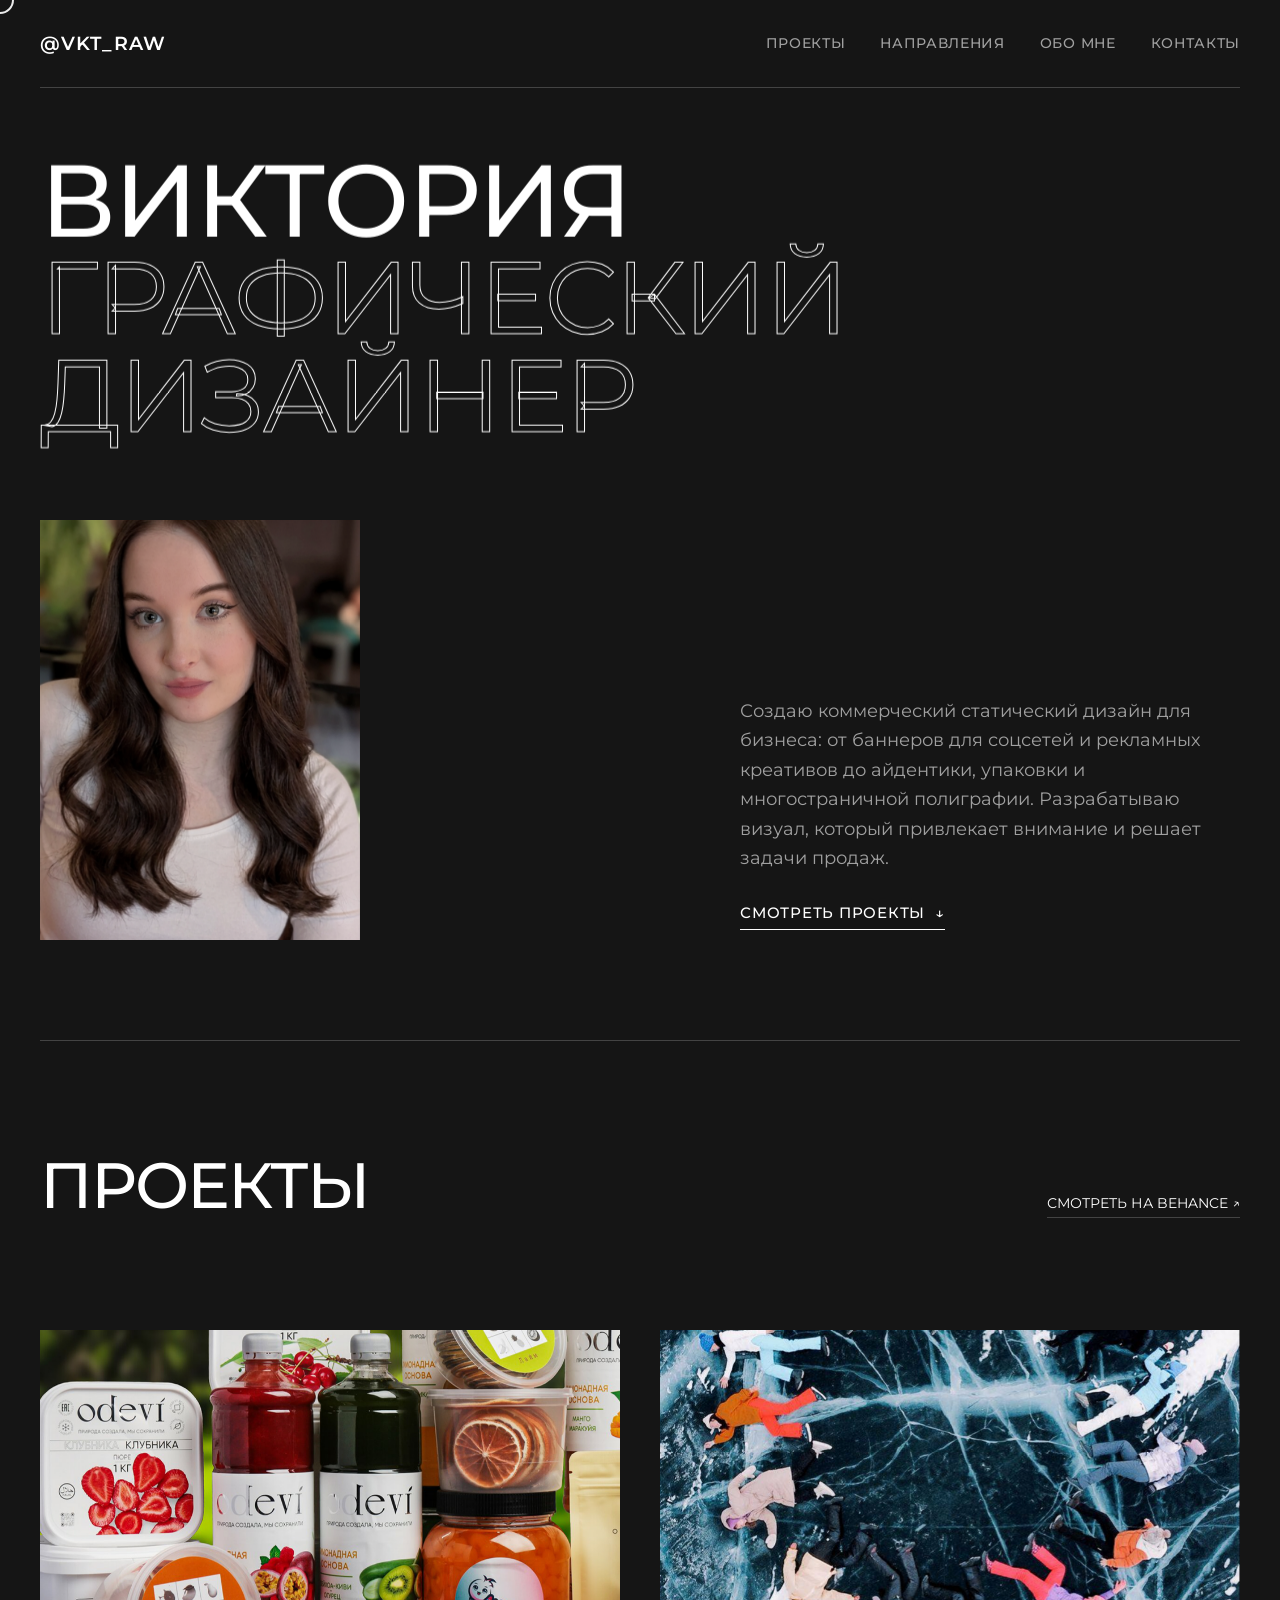
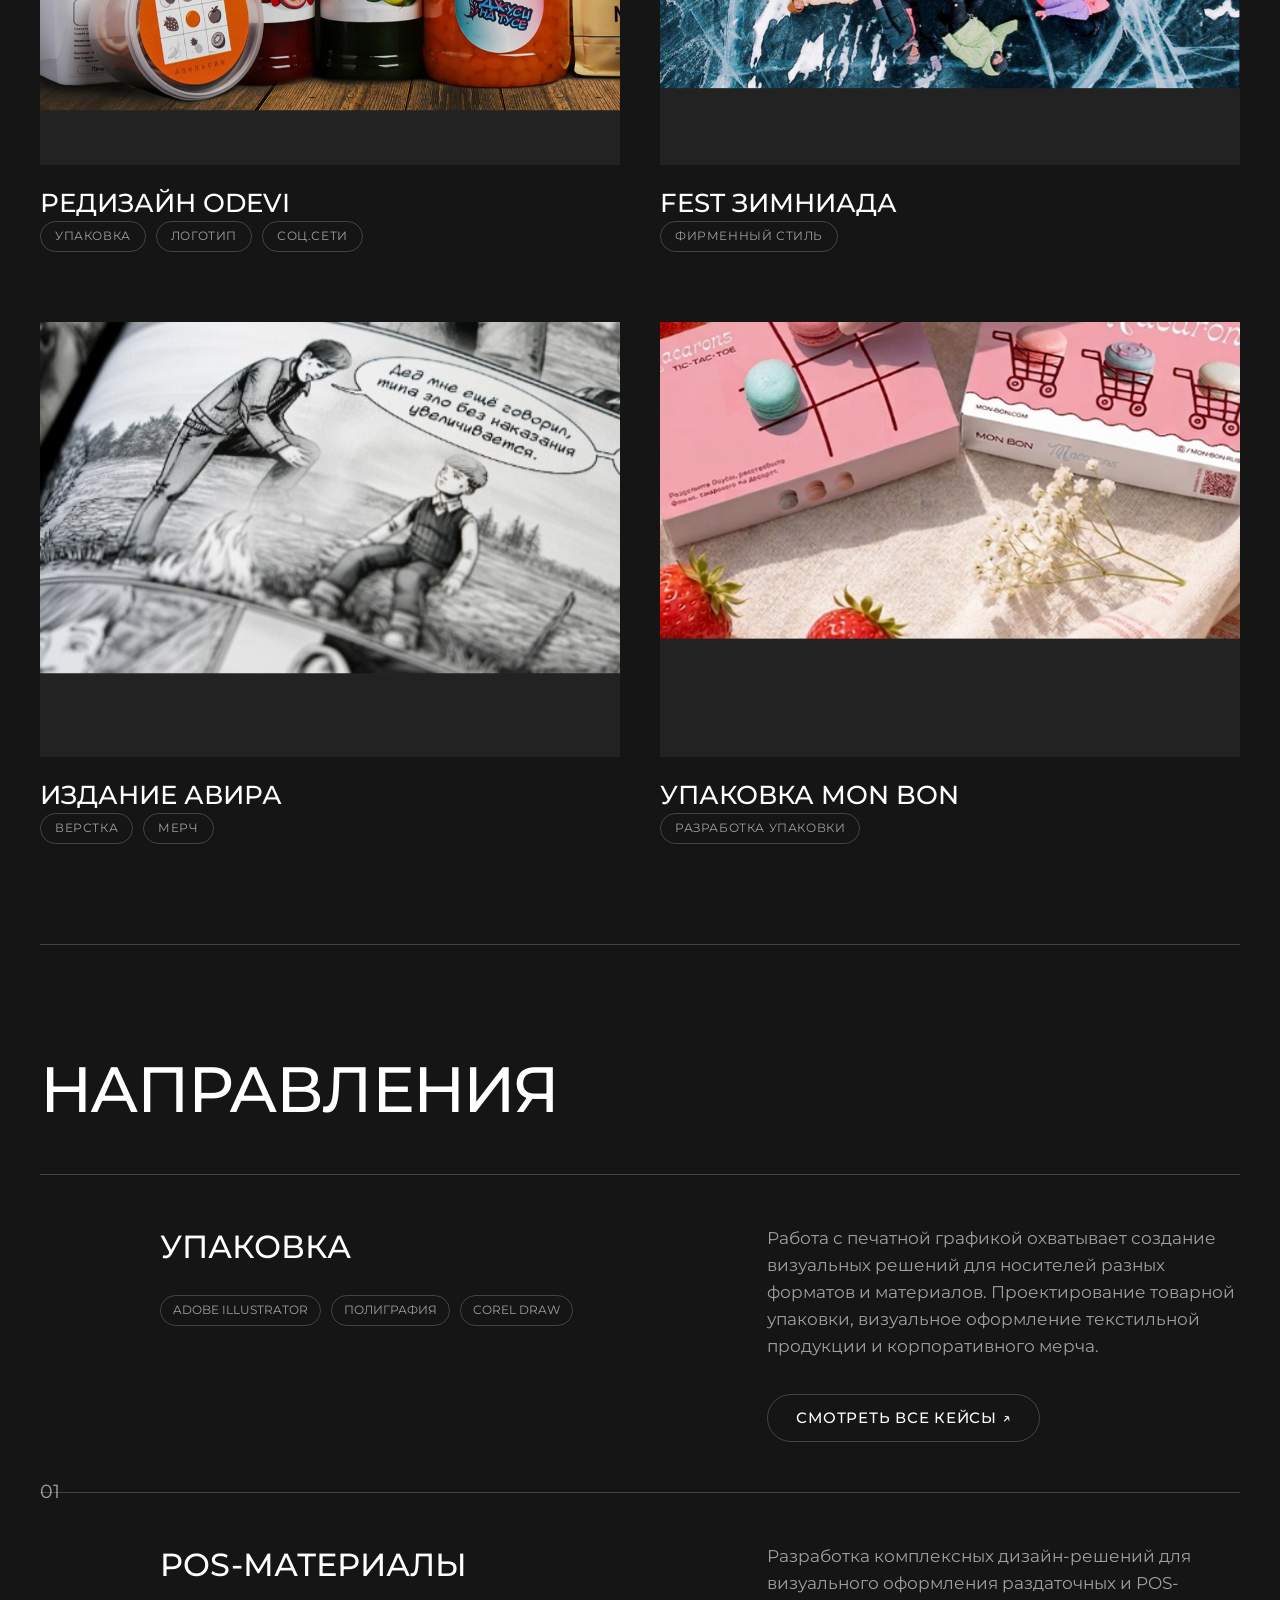
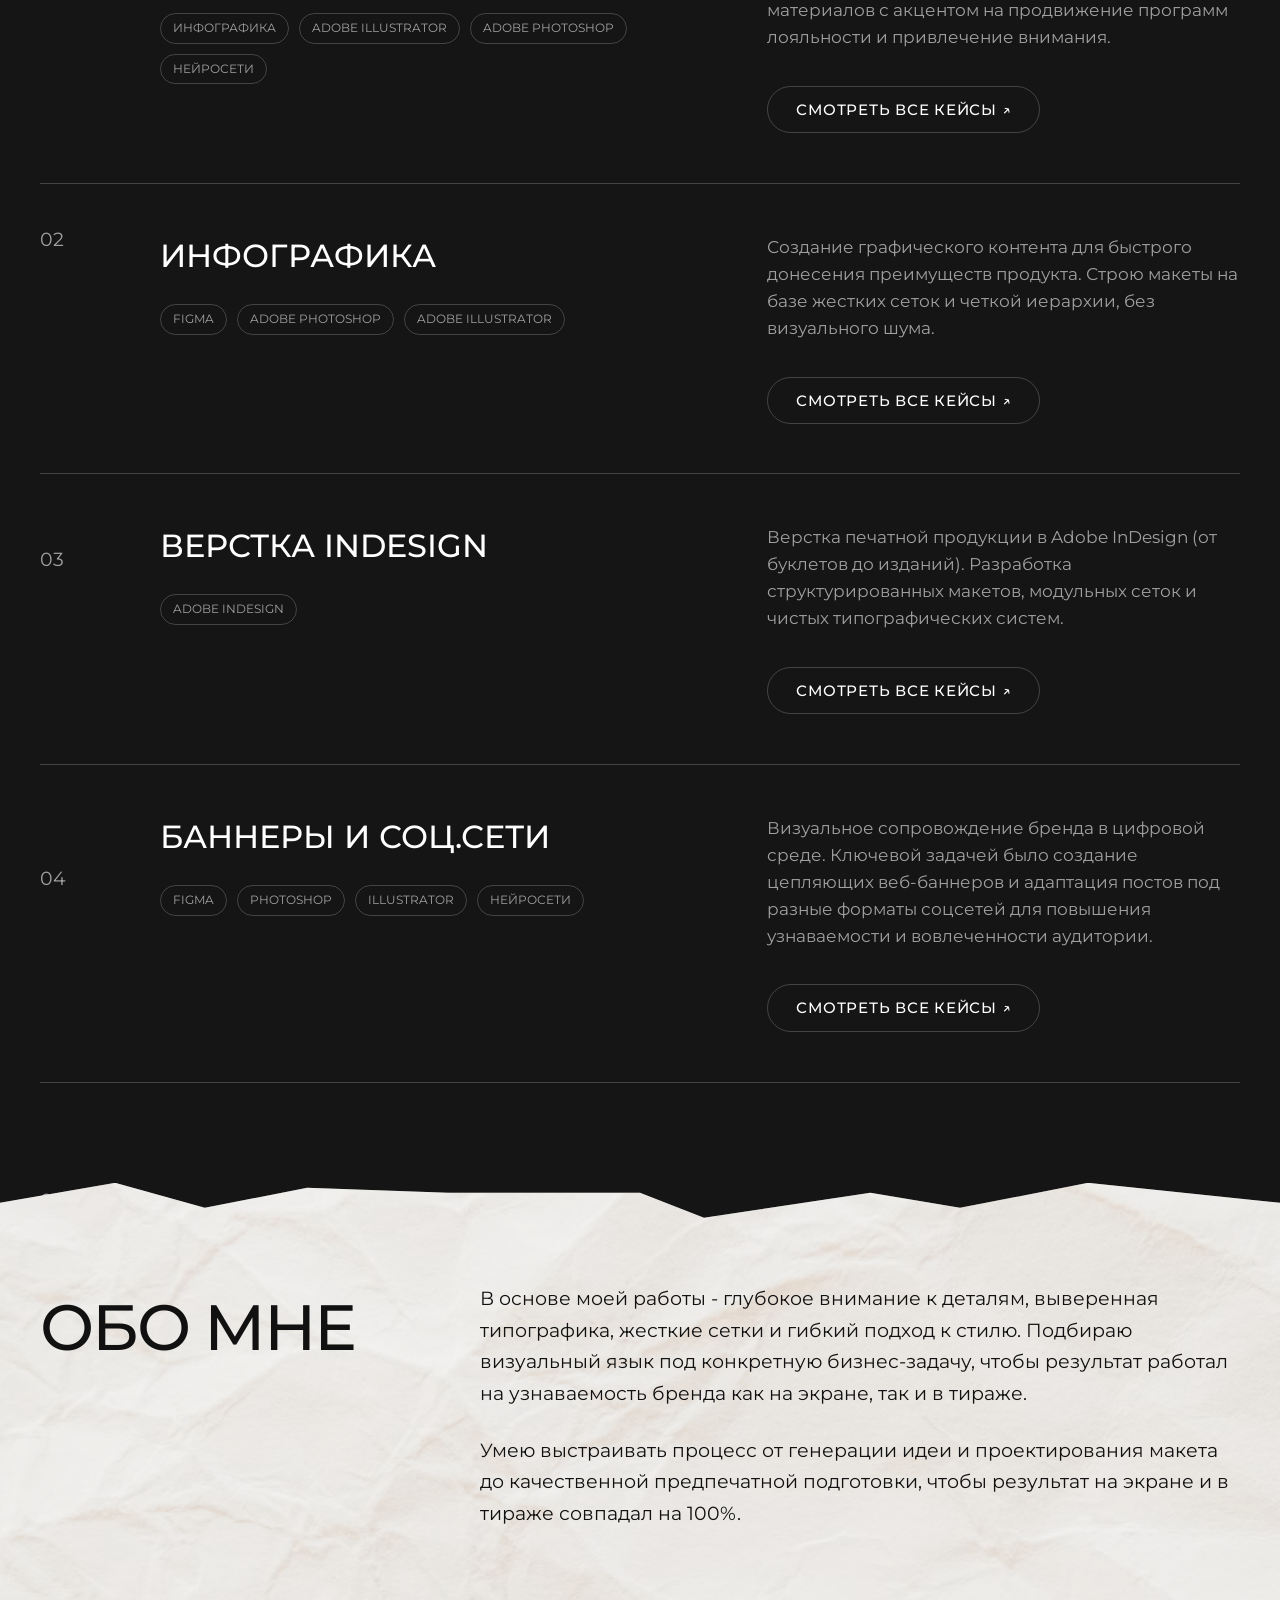
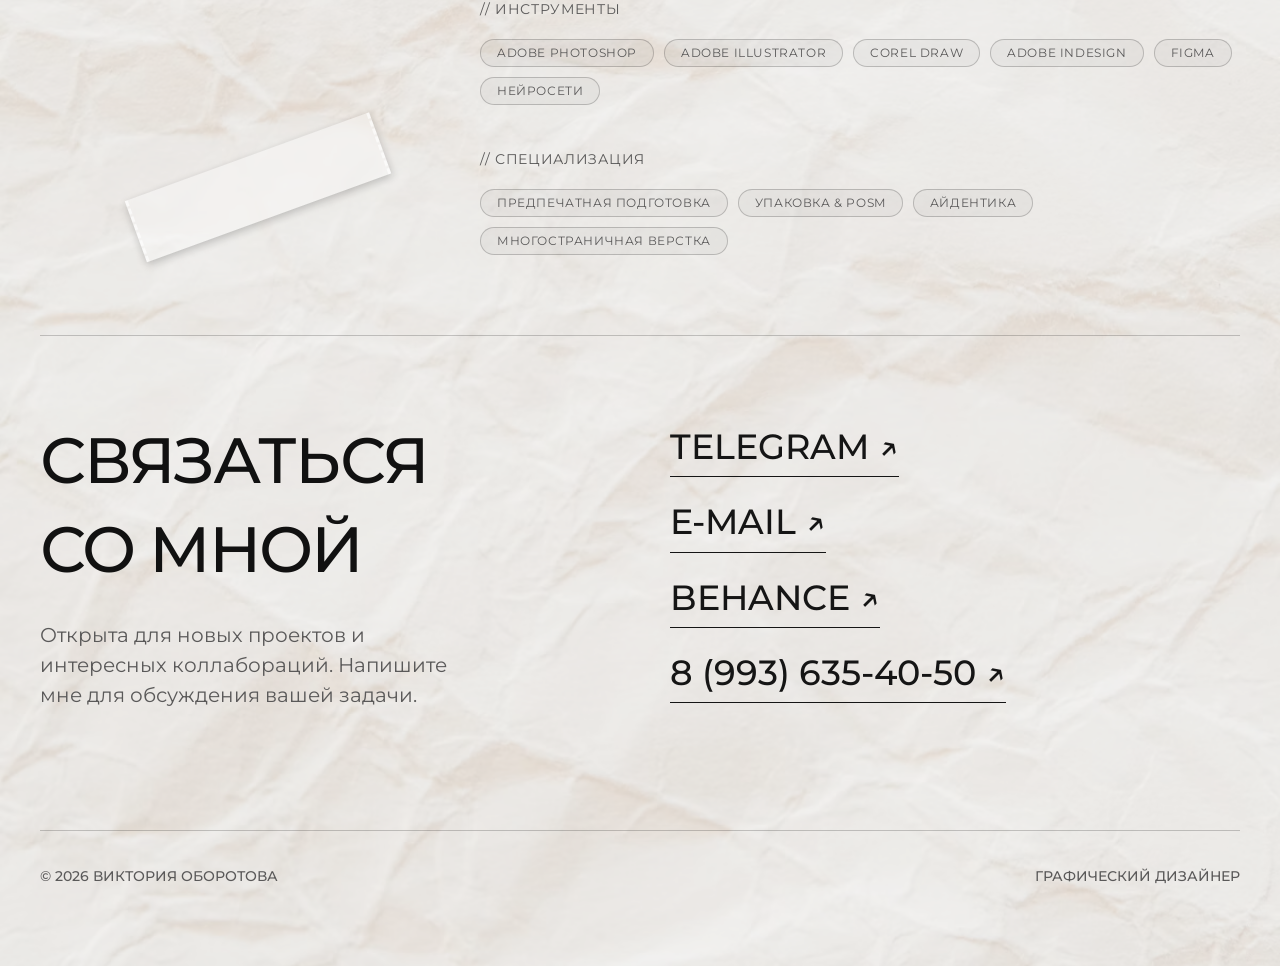
==== index.html @ fc0481ff "Update index.html" ====
<!DOCTYPE html>
<html lang="ru">

<head>
    <meta charset="UTF-8">
    <meta name="viewport" content="width=device-width, initial-scale=1.0">
    <title>Виктория - Портфолио графического дизайнера</title>
    <link href="https://fonts.googleapis.com/css2?family=Montserrat:wght@300;400;500;600&display=swap" rel="stylesheet">
    <link rel="icon" type="image/svg+xml"
        href="data:image/svg+xml,<svg xmlns='http://www.w3.org/2000/svg' viewBox='0 0 32 32'><circle cx='16' cy='16' r='13' fill='none' stroke='%23ffffff' stroke-width='4'/></svg>">
    <link rel="stylesheet" href="style.css">
</head>

<body>
<div class="preloader" id="preloader">
    <svg class="preloader__svg" width="70" height="70" viewBox="0 0 100 100" fill="none" xmlns="http://www.w3.org/2000/svg">
        <circle cx="50" cy="50" r="40" stroke="#ffffff" stroke-width="5" />
        <circle cx="35" cy="40" r="5" fill="#ffffff" />
        <circle cx="65" cy="40" r="5" fill="#ffffff" />
        <path d="M35 58 Q 50 72 65 58" stroke="#ffffff" stroke-width="5" stroke-linecap="round" />
    </svg>
</div>
    <div class="site-wrapper">
        <div class="container">
            <header class="header" id="header">
                <div class="logo">@VKT_RAW</div>
                <nav class="nav">
                    <a href="#projects" class="nav__link">Проекты</a>
                    <a href="#cases" class="nav__link">Направления</a>
                    <a href="#about" class="nav__link">Обо мне</a>
                    <a href="#contacts" class="nav__link">Контакты</a>
                </nav>
            </header>

            <main class="hero" id="hero">
                <div class="hero__top parallax-el" data-speed="-0.12">
                    <h1 class="title title--main">ВИКТОРИЯ</h1>
                    <h1 class="title title--main title--outline">ГРАФИЧЕСКИЙ ДИЗАЙНЕР</h1>
                </div>
                <div class="hero__bottom">
                    <div class="hero__photo-wrapper">
                        <img src="assets/image-2.webp" alt="Виктория" class="hero__photo parallax-el" data-speed="0.15">
                    </div>
                    <div class="hero__info">
                        <p class="hero__desc">
                            Создаю коммерческий статический дизайн для бизнеса: от баннеров для соцсетей и рекламных
                            креативов до айдентики, упаковки и многостраничной полиграфии. Разрабатываю визуал, который
                            привлекает внимание и решает задачи продаж.
                        </p>
                        <a href="#projects" class="btn">Смотреть проекты <span>↓</span></a>
                    </div>
                </div>
            </main>

            <section class="projects" id="projects">
                <div class="section-header">
                    <h2 class="title title--section">ПРОЕКТЫ</h2>
                    <a href="https://www.behance.net/wg77" target="_blank" class="section-link">Смотреть на Behance ↗</a>
                </div>

                <div class="projects__grid">
                    <a href="https://www.behance.net/gallery/255048103/redizajn-upakovki" target="_blank" class="project-card reveal">
                        <div class="project-card__image">
                            <div class="parallax-img-wrapper parallax-el" data-speed="0.1">
                                <img src="assets/Проект-ODEVI.png" alt="Редизайн ODEVI">
                            </div>
                        </div>
                        <div class="project-card__info">
                            <h3 class="project-card__title">Редизайн ODEVI</h3>
                            <div class="project-card__tags">
                                <span>Упаковка</span><span>Логотип</span><span>Соц.сети</span>
                            </div>
                        </div>
                    </a>

                    <a href="https://www.behance.net/gallery/254505147/firmennyj-stil-festivalja-zimniada" target="_blank" class="project-card reveal">
                        <div class="project-card__image">
                            <div class="parallax-img-wrapper parallax-el" data-speed="0.12">
                                <img src="assets/Проект-Зимниада.jpg" alt="Fest ЗИМНИАДА">
                            </div>
                        </div>
                        <div class="project-card__info">
                            <h3 class="project-card__title">Fest ЗИМНИАДА</h3>
                            <div class="project-card__tags">
                                <span>Фирменный стиль</span>
                            </div>
                        </div>
                    </a>

                    <a href="https://disk.yandex.ru/d/2m4_vInU-udmKg" target="_blank" class="project-card reveal">
                        <div class="project-card__image">
                            <div class="parallax-img-wrapper parallax-el" data-speed="0.08">
                                <img src="assets/Проект-Авира.jpg" alt="Издание АВИРА">
                            </div>
                        </div>
                        <div class="project-card__info">
                            <h3 class="project-card__title">Издание АВИРА</h3>
                            <div class="project-card__tags">
                                <span>Верстка</span><span>Мерч</span>
                            </div>
                        </div>
                    </a>

                    <a href="https://www.behance.net/gallery/254801557/MONBON-razrabotka-dizajna-upakovki-korobki" target="_blank" class="project-card reveal">
                        <div class="project-card__image">
                            <div class="parallax-img-wrapper parallax-el" data-speed="0.1">
                                <img src="assets/Проект-МОНБОН.jpg" alt="Упаковка MON BON">
                            </div>
                        </div>
                        <div class="project-card__info">
                            <h3 class="project-card__title">Упаковка MON BON</h3>
                            <div class="project-card__tags">
                                <span>Разработка упаковки</span>
                            </div>
                        </div>
                    </a>
                </div>
            </section>

            <section class="cases" id="cases">
                <h2 class="title title--section">НАПРАВЛЕНИЯ</h2>
                <div class="cases__list">
                    <div class="cases__item reveal">
                        <div class="cases__num parallax-el" data-speed="-0.1">01</div>
                        <div class="cases__col-title">
                            <h3 class="cases__title">Упаковка</h3>
                            <div class="cases__tags">
                                <span>Adobe Illustrator</span><span>Полиграфия</span><span>Corel Draw</span>
                            </div>
                        </div>
                        <div class="cases__col-desc">
                            <p>Работа с печатной графикой охватывает создание визуальных решений для носителей разных форматов и материалов. Проектирование товарной упаковки, визуальное оформление текстильной продукции и корпоративного мерча.</p>
                            <a href="https://disk.yandex.ru/d/fytX3h_qH-3Ffw" target="_blank" class="btn btn--outline">Смотреть все кейсы ↗</a>
                        </div>
                    </div>

                    <div class="cases__item reveal">
                        <div class="cases__num parallax-el" data-speed="-0.1">02</div>
                        <div class="cases__col-title">
                            <h3 class="cases__title">POS-Материалы</h3>
                            <div class="cases__tags">
                                <span>Инфографика</span><span>Adobe Illustrator</span><span>Adobe Photoshop</span><span>Нейросети</span>
                            </div>
                        </div>
                        <div class="cases__col-desc">
                            <p>Разработка комплексных дизайн-решений для визуального оформления раздаточных и POS-материалов с акцентом на продвижение программ лояльности и привлечение внимания.</p>
                            <a href="https://disk.yandex.ru/d/tR2dEikeKY4P-A" target="_blank" class="btn btn--outline">Смотреть все кейсы ↗</a>
                        </div>
                    </div>

                    <div class="cases__item reveal">
                        <div class="cases__num parallax-el" data-speed="-0.1">03</div>
                        <div class="cases__col-title">
                            <h3 class="cases__title">Инфографика</h3>
                            <div class="cases__tags">
                                <span>Figma</span><span>Adobe Photoshop</span><span>Adobe Illustrator</span>
                            </div>
                        </div>
                        <div class="cases__col-desc">
                            <p>Создание графического контента для быстрого донесения преимуществ продукта. Строю макеты на базе жестких сеток и четкой иерархии, без визуального шума.</p>
                            <a href="https://disk.yandex.ru/d/HyvB6q7zGKvHog" target="_blank" class="btn btn--outline">Смотреть все кейсы ↗</a>
                        </div>
                    </div>

                    <div class="cases__item reveal">
                        <div class="cases__num parallax-el" data-speed="-0.1">04</div>
                        <div class="cases__col-title">
                            <h3 class="cases__title">Верстка InDesign</h3>
                            <div class="cases__tags">
                                <span>Adobe InDesign</span>
                            </div>
                        </div>
                        <div class="cases__col-desc">
                            <p>Верстка печатной продукции в Adobe InDesign (от буклетов до изданий). Разработка структурированных макетов, модульных сеток и чистых типографических систем.</p>
                            <a href="https://disk.yandex.ru/d/mzSpfniAR3NMDQ" target="_blank" class="btn btn--outline">Смотреть все кейсы ↗</a>
                        </div>
                    </div>

                    <div class="cases__item reveal">
                        <div class="cases__num parallax-el" data-speed="-0.1">05</div>
                        <div class="cases__col-title">
                            <h3 class="cases__title">Баннеры и соц.сети</h3>
                            <div class="cases__tags">
                                <span>Figma</span><span>Photoshop</span><span>Illustrator</span><span>Нейросети</span>
                            </div>
                        </div>
                        <div class="cases__col-desc">
                            <p>Визуальное сопровождение бренда в цифровой среде. Ключевой задачей было создание цепляющих веб-баннеров и адаптация постов под разные форматы соцсетей для повышения узнаваемости и вовлеченности аудитории.</p>
                            <a href="https://disk.yandex.ru/d/D0bwJGQxRH4D5Q" target="_blank" class="btn btn--outline">Смотреть все кейсы ↗</a>
                        </div>
                    </div>
                </div>
            </section>
        </div>

        <div class="paper-footer-wrapper" id="about">
            <div class="tape-wrapper parallax-el" data-speed="-0.15">
                <div class="tape top-left-tape"></div>
            </div>
            
            <footer class="paper-footer">
                <div class="container">
                    <section class="about">
                        <div class="about__grid reveal">
                            <div class="about__col-left">
                                <h2 class="title title--section">ОБО МНЕ</h2>
                            </div>
                            <div class="about__col-right">
                                <div class="about__text">
                                    <p>В основе моей работы - глубокое внимание к деталям, выверенная типографика, жесткие сетки и гибкий подход к стилю. Подбираю визуальный язык под конкретную бизнес-задачу, чтобы результат работал на узнаваемость бренда как на экране, так и в тираже.</p>
                                    <p>Умею выстраивать процесс от генерации идеи и проектирования макета до качественной предпечатной подготовки, чтобы результат на экране и в тираже совпадал на 100%.</p>
                                </div>
                                <div class="about__skills-wrap">
                                    <div class="about__skills-group">
                                        <span>// ИНСТРУМЕНТЫ</span>
                                        <div class="cases__tags">
                                            <span>Adobe Photoshop</span>
                                            <span>Adobe Illustrator</span>
                                            <span>Corel Draw</span>
                                            <span>Adobe InDesign</span>
                                            <span>Figma</span>
                                            <span>Нейросети</span>
                                        </div>
                                    </div>
                                    <div class="about__skills-group">
                                        <span>// СПЕЦИАЛИЗАЦИЯ</span>
                                        <div class="cases__tags">
                                            <span>Предпечатная подготовка</span>
                                            <span>Упаковка & POSM</span>
                                            <span>Айдентика</span>
                                            <span>Многостраничная верстка</span>
                                        </div>
                                    </div>
                                </div>
                            </div>
                        </div>
                    </section>

                    <div class="footer__grid" id="contacts">
                        <div class="footer__left">
                            <h2 class="title title--section">СВЯЗАТЬСЯ<br>СО МНОЙ</h2>
                            <p class="footer__desc">Открыта для новых проектов и интересных коллабораций. Напишите мне для обсуждения вашей задачи.</p>
                        </div>
                        <div class="footer__right">
                            <a href="https://t.me/vkt_raw" target="_blank" class="footer__link">Telegram ↗</a>
                            <a href="https://mail.google.com/mail/?view=cm&fs=1&to=oborotova.vika.06@gmail.com" target="_blank" class="footer__link">E-mail ↗</a>
                            <a href="https://www.behance.net/wg77" target="_blank" class="footer__link">Behance ↗</a>
                            <a href="tel:+79936354050" class="footer__link">8 (993) 635-40-50 ↗</a>
                        </div>
                    </div>
                    <div class="footer__bottom">
                        <span>© 2026 Виктория Оборотова</span>
                        <span>Графический дизайнер</span>
                    </div>
                </div>
            </footer>
        </div>
    </div>

    <div class="custom-cursor" id="cursor"></div>

    <script>
        window.addEventListener('load', () => {
    const preloader = document.getElementById('preloader');
    
    // Минимальная задержка (например, 800мс), чтобы анимация успела воспроизвестись
    setTimeout(() => {
        preloader.classList.add('preloader--hidden');
        
        // Пересчет параллакса после скрытия загрузчика
        if (typeof initParallax === 'function') {
            initParallax();
        }
    });
});
        // --- 1. Логика кастомного курсора ---
        const cursor = document.getElementById('cursor');

        document.addEventListener('mousemove', (e) => {
            cursor.style.left = `${e.clientX}px`;
            cursor.style.top = `${e.clientY}px`;
        });

        document.addEventListener('mouseleave', () => cursor.classList.add('custom-cursor--hidden'));
        document.addEventListener('mouseenter', () => cursor.classList.remove('custom-cursor--hidden'));

        const interactiveElements = document.querySelectorAll('a, button, .project-card, .cases__item');
        interactiveElements.forEach(el => {
            el.addEventListener('mouseenter', () => cursor.classList.add('custom-cursor--hover'));
            el.addEventListener('mouseleave', () => cursor.classList.remove('custom-cursor--hover'));
        });

        // --- 2. Scroll Reveal ---
        const revealOptions = {
            threshold: 0.15,
            rootMargin: '0px 0px -40px 0px'
        };

        const observer = new IntersectionObserver((entries) => {
            entries.forEach(entry => {
                if (entry.isIntersecting) {
                    entry.target.classList.add('active');
                }
            });
        }, revealOptions);

        document.querySelectorAll('.reveal').forEach(el => observer.observe(el));

        // --- 3. Высокопроизводительный Параллакс ---
        let parallaxData = [];
        
        // Высчитываем начальные позиции без трансофрмаций, чтобы избежать дерганий
        function initParallax() {
            parallaxData = Array.from(document.querySelectorAll('.parallax-el')).map(el => {
                // Временно отключаем transform для чистого расчета
                const currentTransform = el.style.transform;
                el.style.transform = 'none'; 
                
                const rect = el.getBoundingClientRect();
                const absoluteTop = rect.top + window.scrollY;
                const height = rect.height;
                
                el.style.transform = currentTransform; 
                
                return {
                    el: el,
                    speed: parseFloat(el.getAttribute('data-speed')) || 0,
                    topPos: absoluteTop,
                    height: height
                };
            });
        }

        // Инициализируем при загрузке (повторно через 1 сек на случай стартовых анимаций)
        window.addEventListener('load', () => {
            initParallax();
            setTimeout(initParallax, 1000); 
        });
        window.addEventListener('resize', initParallax);

        let isScrolling = false;
        window.addEventListener('scroll', () => {
            if (!isScrolling) {
                window.requestAnimationFrame(() => {
                    const scrollY = window.scrollY;
                    const windowCenter = scrollY + window.innerHeight / 2;

                    parallaxData.forEach(item => {
                        // Рассчитываем параллакс так, чтобы элемент был ровно по центру 
                        // когда пользователь смотрит прямо на него
                        const elCenter = item.topPos + (item.height / 2);
                        const diff = windowCenter - elCenter;
                        const y = diff * item.speed;
                        item.el.style.transform = `translateY(${y}px)`;
                    });
                    isScrolling = false;
                });
                isScrolling = true;
            }
        });
    </script>
</body>
</html>
---- style.css ----
/* =========================================
   VARIABLES & GLOBAL
   ========================================= */
:root {
    --bg-color: #151515;
    --text-main-onblk: #ffffff;
    --text-muted-onblk: #a0a0a0;
    --text-main: #111111;
    --text-muted: #5a5959;
    --border-dark: rgba(255, 255, 255, 0.2);
    --border-light: rgba(0, 0, 0, 0.2);
    --bg-purple: #7e00c2;
}

* {
    margin: 0;
    padding: 0;
    box-sizing: border-box;
    font-family: 'Montserrat', sans-serif;
}

body {
    background-color: var(--bg-color);
    color: var(--text-main-onblk);
    font-size: 1rem;
    line-height: 1.4;
    overflow-x: hidden;
    -webkit-font-smoothing: antialiased;
}

/* Обертка для стартовой анимации */
.site-wrapper {
    animation: smoothReveal 1s ease-out forwards;
}

@keyframes smoothReveal {
    0% { opacity: 0; transform: translateY(15px); }
    100% { opacity: 1; transform: translateY(0); }
}

.container {
    max-width: 1300px;
    margin: 0 auto;
    padding: 0 40px;
    width: 100%;
}

a {
    color: inherit;
    text-decoration: none;
}

/* =========================================
   PARALLAX UTILITIES
   ========================================= */
.parallax-el {
    will-change: transform;
}

/* =========================================
   TYPOGRAPHY
   ========================================= */
.title {
    font-weight: 500;
    text-transform: uppercase;
}

.title--main {
    font-size: clamp(3rem, 8vw, 7.5rem);
    line-height: 0.95;
    letter-spacing: -0.02em;
}

.title--outline {
    color: transparent;
    -webkit-text-stroke: 1px var(--text-main-onblk);
    font-weight: 400;
}

.title--section {
    font-size: clamp(2.5rem, 5vw, 4rem);
    font-weight: 500;
    letter-spacing: -0.03em;
    margin-bottom: 40px;
}

/* =========================================
   HEADER
   ========================================= */
.header {
    display: flex;
    justify-content: space-between;
    align-items: center;
    padding: 30px 0;
    border-bottom: 1px solid var(--border-dark);
}

.logo {
    font-weight: 600;
    font-size: 1.2rem;
    letter-spacing: 0.05em;
    text-transform: uppercase;
}

.nav {
    display: flex;
    gap: 35px;
}

.nav__link {
    font-size: 0.85rem;
    font-weight: 500;
    text-transform: uppercase;
    letter-spacing: 0.05em;
    color: var(--text-muted-onblk);
    transition: color 0.3s;
}

.nav__link:hover {
    color: var(--text-main-onblk);
}

/* =========================================
   HERO SECTION
   ========================================= */
.hero {
    padding: 80px 0 100px;
    border-bottom: 1px solid var(--border-dark);
}

.hero__top {
    margin-bottom: 60px;
}

.hero__bottom {
    display: flex;
    gap: 60px;
    align-items: flex-end;
    justify-content: space-between;
}

.hero__photo-wrapper {
    width: 320px;
    height: 420px;
    flex-shrink: 0;
    overflow: hidden;
    position: relative; /* Для позиционирования параллакса */
}

.hero__photo {
    width: 100%;
    /* Увеличиваем высоту, чтобы было пространство для сдвига */
    height: 130%; 
    object-fit: cover;
    filter: grayscale(30%);
    position: absolute;
    top: -15%; 
    left: 0;
}

.hero__info {
    max-width: 500px;
    display: flex;
    flex-direction: column;
    gap: 30px;
    padding-bottom: 10px;
}

.hero__desc {
    font-size: 1.15rem;
    line-height: 1.6;
    color: var(--text-muted-onblk);
    font-weight: 400;
}

.btn {
    display: inline-flex;
    align-items: center;
    gap: 10px;
    font-size: 0.95rem;
    text-transform: uppercase;
    letter-spacing: 0.05em;
    font-weight: 500;
    border-bottom: 1px solid var(--text-main-onblk);
    padding-bottom: 5px;
    width: fit-content;
    transition: opacity 0.3s;
}

.btn:hover {
    opacity: 0.7;
}

.btn--outline {
    border: 1px solid var(--border-dark);
    padding: 12px 28px;
    border-radius: 40px;
    border-bottom: 1px solid var(--border-dark);
}

.btn--outline:hover {
    background: var(--text-main-onblk);
    color: var(--bg-color);
}

/* =========================================
   PROJECTS SECTION
   ========================================= */
.projects {
    padding: 100px 0;
    border-bottom: 1px solid var(--border-dark);
}

.section-header {
    display: flex;
    justify-content: space-between;
    align-items: baseline;
    margin-bottom: 60px;
}

.section-link {
    font-size: 0.9rem;
    text-transform: uppercase;
    border-bottom: 1px solid var(--border-dark);
    padding-bottom: 4px;
    transition: opacity 0.3s;
}

.section-link:hover {
    opacity: 0.7;
}

.projects__grid {
    display: grid;
    grid-template-columns: repeat(2, 1fr);
    gap: 70px 40px;
}

.project-card {
    display: flex;
    flex-direction: column;
    gap: 20px;
}

.project-card__image {
    width: 100%;
    aspect-ratio: 4/3;
    overflow: hidden;
    background: #222;
    position: relative;
}

/* Обертка для параллакса, чтобы не сбивать hover эффект у img */
.parallax-img-wrapper {
    width: 100%;
    height: 125%;
    position: absolute;
    top: -12.5%;
    left: 0;
}

.project-card__image img {
    width: 100%;
    height: 100%;
    object-fit: cover;
    transition: transform 0.6s cubic-bezier(0.16, 1, 0.3, 1), filter 0.6s ease;
}

.project-card:hover .project-card__image img {
    transform: scale(1.04);
    filter: brightness(0.9);
}

.project-card__title {
    font-size: 1.6rem;
    font-weight: 500;
    text-transform: uppercase;
}

.project-card__tags {
    display: flex;
    gap: 10px;
    flex-wrap: wrap;
}

.project-card__tags span {
    font-size: 0.75rem;
    text-transform: uppercase;
    letter-spacing: 0.05em;
    padding: 6px 14px;
    border: 1px solid var(--border-dark);
    border-radius: 30px;
    color: var(--text-muted-onblk);
}

/* =========================================
   CASES / SERVICES
   ========================================= */
.cases {
    padding: 100px 0;
}

.cases__list {
    display: flex;
    flex-direction: column;
}

.cases__item {
    display: grid;
    grid-template-columns: 80px 1.2fr 1fr;
    gap: 40px;
    padding: 50px 0;
    border-top: 1px solid var(--border-dark);
}

.cases__item:last-child {
    border-bottom: 1px solid var(--border-dark);
}

.cases__num {
    font-size: 1.2rem;
    font-weight: 400;
    color: var(--text-muted-onblk);
}

.cases__title {
    font-size: 2rem;
    font-weight: 500;
    text-transform: uppercase;
    margin-bottom: 25px;
}

.cases__tags {
    display: flex;
    gap: 10px;
    flex-wrap: wrap;
}

.cases__tags span {
    font-size: 0.75rem;
    text-transform: uppercase;
    padding: 6px 12px;
    border: 1px solid var(--border-dark);
    border-radius: 30px;
    color: var(--text-muted-onblk);
}

.cases__col-desc p {
    font-size: 1.05rem;
    line-height: 1.6;
    color: var(--text-muted-onblk);
    margin-bottom: 35px;
    font-weight: 400;
}

/* =========================================
   PAPER FOOTER WRAPPER & ABOUT
   ========================================= */
.paper-footer-wrapper {
    position: relative;
    width: 100%;
}

.paper-footer {
    position: relative;
    width: 100%;
    background-color: #fdfdfc; 
    clip-path: polygon(
        0% 20px, 9% 0px, 16% 25px, 24% 5px, 35% 10px, 50% 10px, 
        55% 35px, 68% 10px, 75% 25px, 85% 0px, 100% 20px, 100% 100%, 0% 100%
    );
    padding: 100px 0 80px;
    color: var(--accent-purple);
    z-index: 1; 
    overflow: hidden;
}

.paper-footer::before {
    content: '';
    position: absolute;
    top: 0;
    left: 0;
    width: 100%;
    height: 100%;
    background-image: url('assets/paper.avif');
    background-size: cover;
    background-position: center;
    /* Волшебство чистого CSS параллакса для текстуры бумаги! */
    background-attachment: fixed;
    opacity: 0.3; 
    z-index: -1;
    pointer-events: none;
}

.paper-footer .container {
    position: relative;
    z-index: 2;
}

/* Обертка для скотча, чтобы двигалась она, а сам скотч внутри сохранял поворот */
.tape-wrapper {
    position: absolute;
    top: -20px;
    left: 10%;
    z-index: 20;
}

.tape {
    width: 260px;
    height: 65px;
    background: rgba(255, 255, 255, 0.35);
    backdrop-filter: blur(5px);
    box-shadow: 0 3px 8px rgba(0,0,0,0.2);
    border-left: 3px dashed rgba(255, 255, 255, 0.6);
    border-right: 3px dashed rgba(255, 255, 255, 0.6);
}

.top-left-tape {
    transform: rotate(-20deg);
}

/* ABOUT INSIDE PAPER FOOTER */
.about {
    padding-bottom: 80px;
    margin-bottom: 80px;
    border-bottom: 1px solid var(--border-light);
    color: var(--text-main);
}

.about .title--section {
    color: var(--text-main);
}

.about__grid {
    display: grid;
    grid-template-columns: 1fr 2fr;
    gap: 60px;
}

.about__text {
    display: flex;
    flex-direction: column;
    gap: 25px;
    margin-bottom: 70px;
}

.about__text p {
    font-size: 1.2rem;
    line-height: 1.65;
    font-weight: 400;
    color: var(--text-main);
}

.about__skills-wrap {
    display: flex;
    flex-direction: column;
    gap: 45px;
}

.about__skills-group > span:first-child {
    display: block;
    font-size: 0.85rem;
    text-transform: uppercase;
    color: var(--text-muted);
    margin-bottom: 20px;
    letter-spacing: 0.05em;
}

.paper-footer .cases__tags span {
    display: inline-flex;
    align-items: center;
    justify-content: center;
    font-size: 0.75rem;
    font-weight: 400;
    text-transform: uppercase;
    letter-spacing: 0.05em;
    padding: 7px 16px;
    border: 1px solid var(--border-light);
    border-radius: 30px;
    color: var(--text-muted);
    background: rgba(0, 0, 0, 0.03);
    line-height: 1;
    white-space: nowrap;
}

/* FOOTER CONTACTS GRID */
.footer__grid {
    display: grid;
    grid-template-columns: 1fr 1fr;
    gap: 60px;
    margin-bottom: 120px;
}

.paper-footer .title--section {
    margin-bottom: 25px;
    color: var(--text-main);
}

.footer__desc {
    font-size: 1.25rem;
    line-height: 1.5;
    color: var(--text-muted);
    max-width: 450px;
}

.footer__right {
    display: flex;
    flex-direction: column;
    gap: 20px;
    align-items: flex-start;
    justify-content: center;
}

.footer__link {
    font-size: 2.2rem;
    font-weight: 500;
    text-transform: uppercase;
    border-bottom: 1px solid var(--bg-color);
    padding-bottom: 5px;
    transition: opacity 0.3s;
    color: #151515;
}

.footer__link:hover {
    opacity: 0.5;
}

.footer__bottom {
    display: flex;
    justify-content: space-between;
    padding-top: 35px;
    border-top: 1px solid var(--border-light);
    font-size: 0.9rem;
    text-transform: uppercase;
    font-weight: 500;
    color: var(--text-muted);
}

/* =========================================
   MEDIA QUERIES
   ========================================= */
@media screen and (max-width: 992px) {
    .cases__item {
        grid-template-columns: 1fr;
        gap: 25px;
        padding: 40px 0;
    }
    .cases__num {
        display: none;
    }
    .about__grid, .footer__grid {
        grid-template-columns: 1fr;
        gap: 50px;
    }
    .hero__bottom {
        flex-direction: column;
        align-items: flex-start;
        gap: 40px;
    }
    .hero__photo-wrapper {
        width: 100%;
        height: auto;
        aspect-ratio: 4/3;
    }
}

@media screen and (max-width: 768px) {
    .title--main {
        font-size: clamp(2.5rem, 10vw, 4rem);
    }
    .projects__grid {
        grid-template-columns: 1fr;
        gap: 50px;
    }
    .header {
        flex-direction: column;
        gap: 25px;
        align-items: flex-start;
    }
    .nav {
        flex-wrap: wrap;
        gap: 15px;
    }
    .footer__link {
        font-size: 1.5rem;
    }
}

/* =========================================
   CUSTOM CURSOR & SCROLL REVEAL ANIMATIONS
   ========================================= */
body, a, button {
    cursor: none;
}

.custom-cursor {
    position: fixed;
    top: 0;
    left: 0;
    width: 28px;
    height: 28px;
    border: 2px solid #ffffff;
    border-radius: 50%;
    pointer-events: none;
    transform: translate(-50%, -50%);
    transition: transform 0.12s ease-out, width 0.25s, height 0.25s, background-color 0.25s;
    z-index: 9999;
    mix-blend-mode: difference; 
}

.custom-cursor--hover {
    width: 48px;
    height: 48px;
    background-color: rgba(255, 255, 255, 0.15);
    border-width: 1.5px;
}

.custom-cursor--hidden {
    opacity: 0;
}

.reveal {
    opacity: 0;
    transform: translateY(45px);
    transition: opacity 0.8s cubic-bezier(0.16, 1, 0.3, 1), 
                transform 0.8s cubic-bezier(0.16, 1, 0.3, 1);
    will-change: opacity, transform;
}

.reveal.active {
    opacity: 1;
    transform: translateY(0);
}

.project-card.reveal:nth-child(1) { transition-delay: 0s; }
.project-card.reveal:nth-child(2) { transition-delay: 0.15s; }
.project-card.reveal:nth-child(3) { transition-delay: 0.1s; }
.project-card.reveal:nth-child(4) { transition-delay: 0.25s; }

/* =========================================
   PRELOADER
   ========================================= */
.preloader {
    position: fixed;
    top: 0;
    left: 0;
    width: 100vw;
    height: 100vh;
    background-color: var(--bg-color);
    display: flex;
    justify-content: center;
    align-items: center;
    z-index: 10000;
    transition: opacity 0.8s cubic-bezier(0.16, 1, 0.3, 1), visibility 0.6s ease;
}

.preloader__svg {
    display: block;
    /* Плавное вращение и пульсация для мобильных и ПК */
    animation: preloaderAnim 1.8s infinite ease-in-out;
}

.preloader--hidden {
    opacity: 0;
    visibility: hidden;
    pointer-events: none;
}

@keyframes preloaderAnim {
    0% {
        transform: rotate(0deg) scale(0.9);
    }
    50% {
        transform: rotate(180deg) scale(1.15);
    }
    100% {
        transform: rotate(360deg) scale(0.9);
    }
}
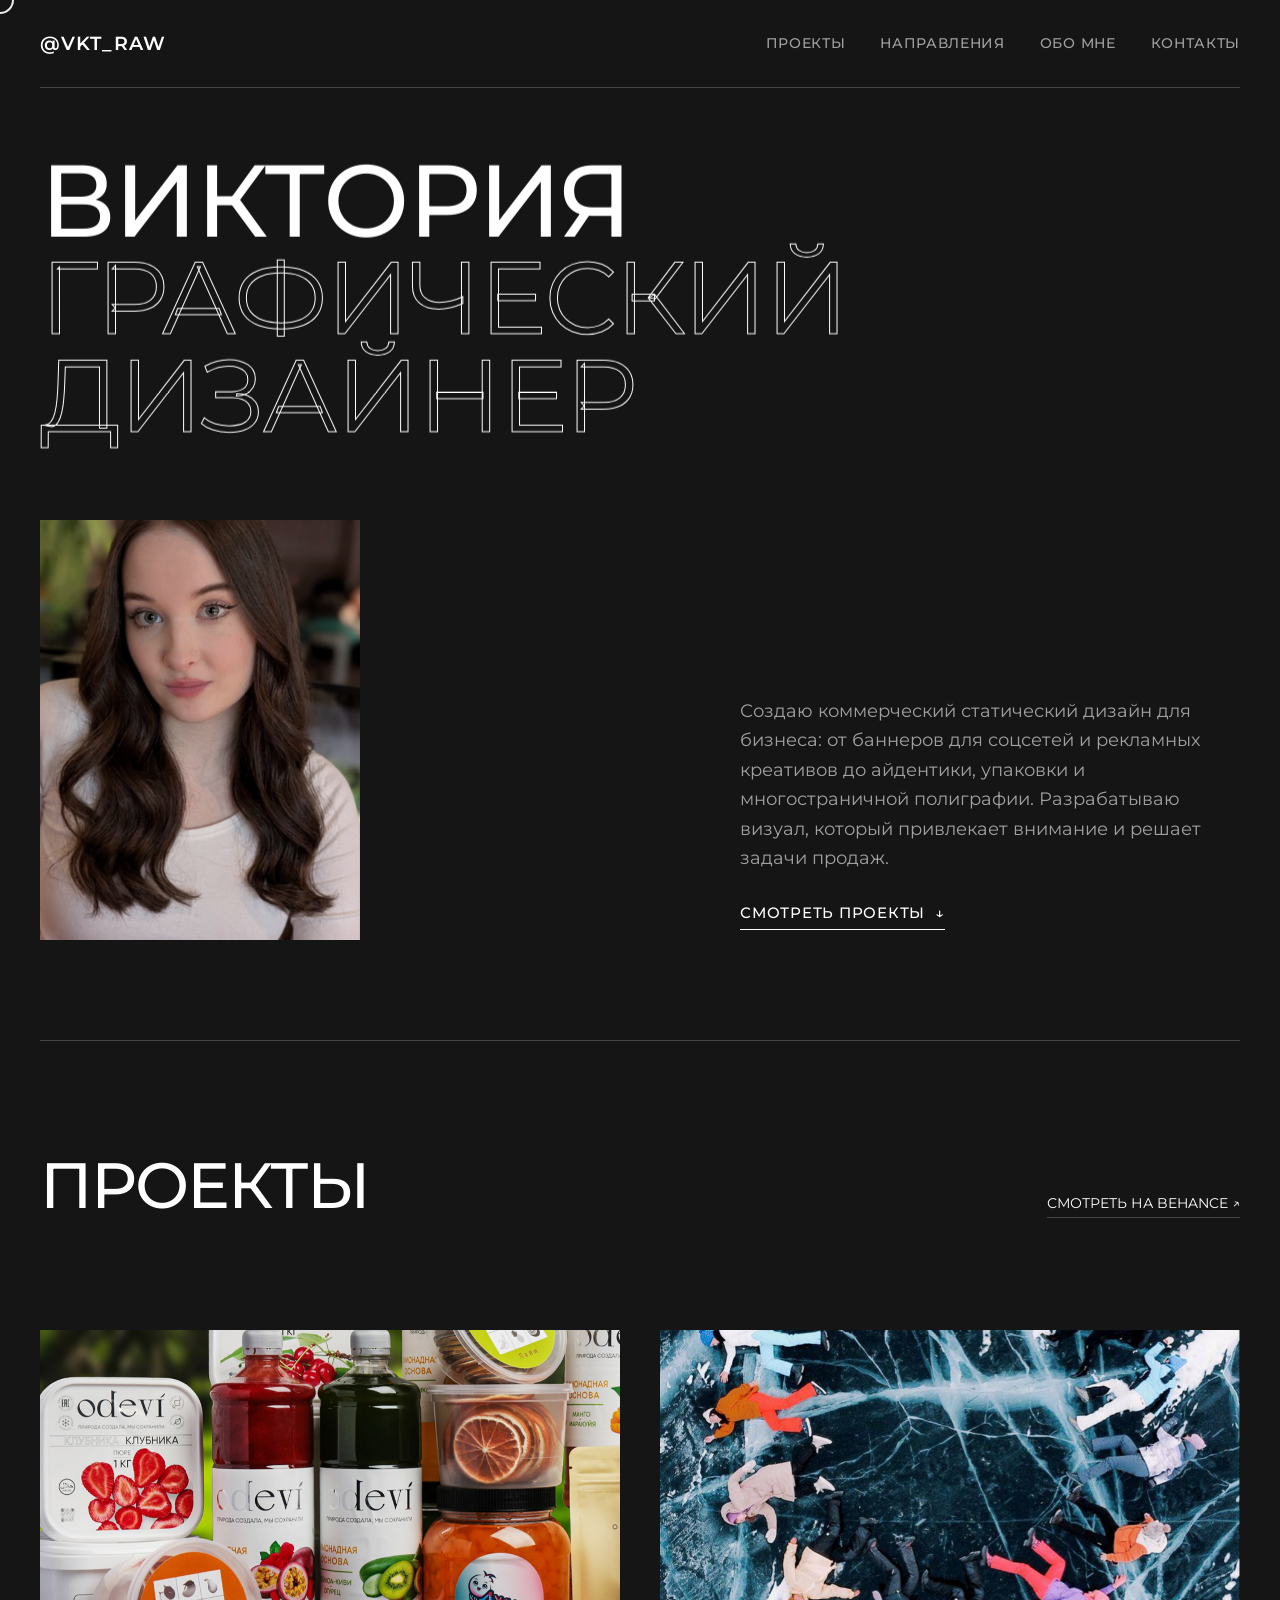
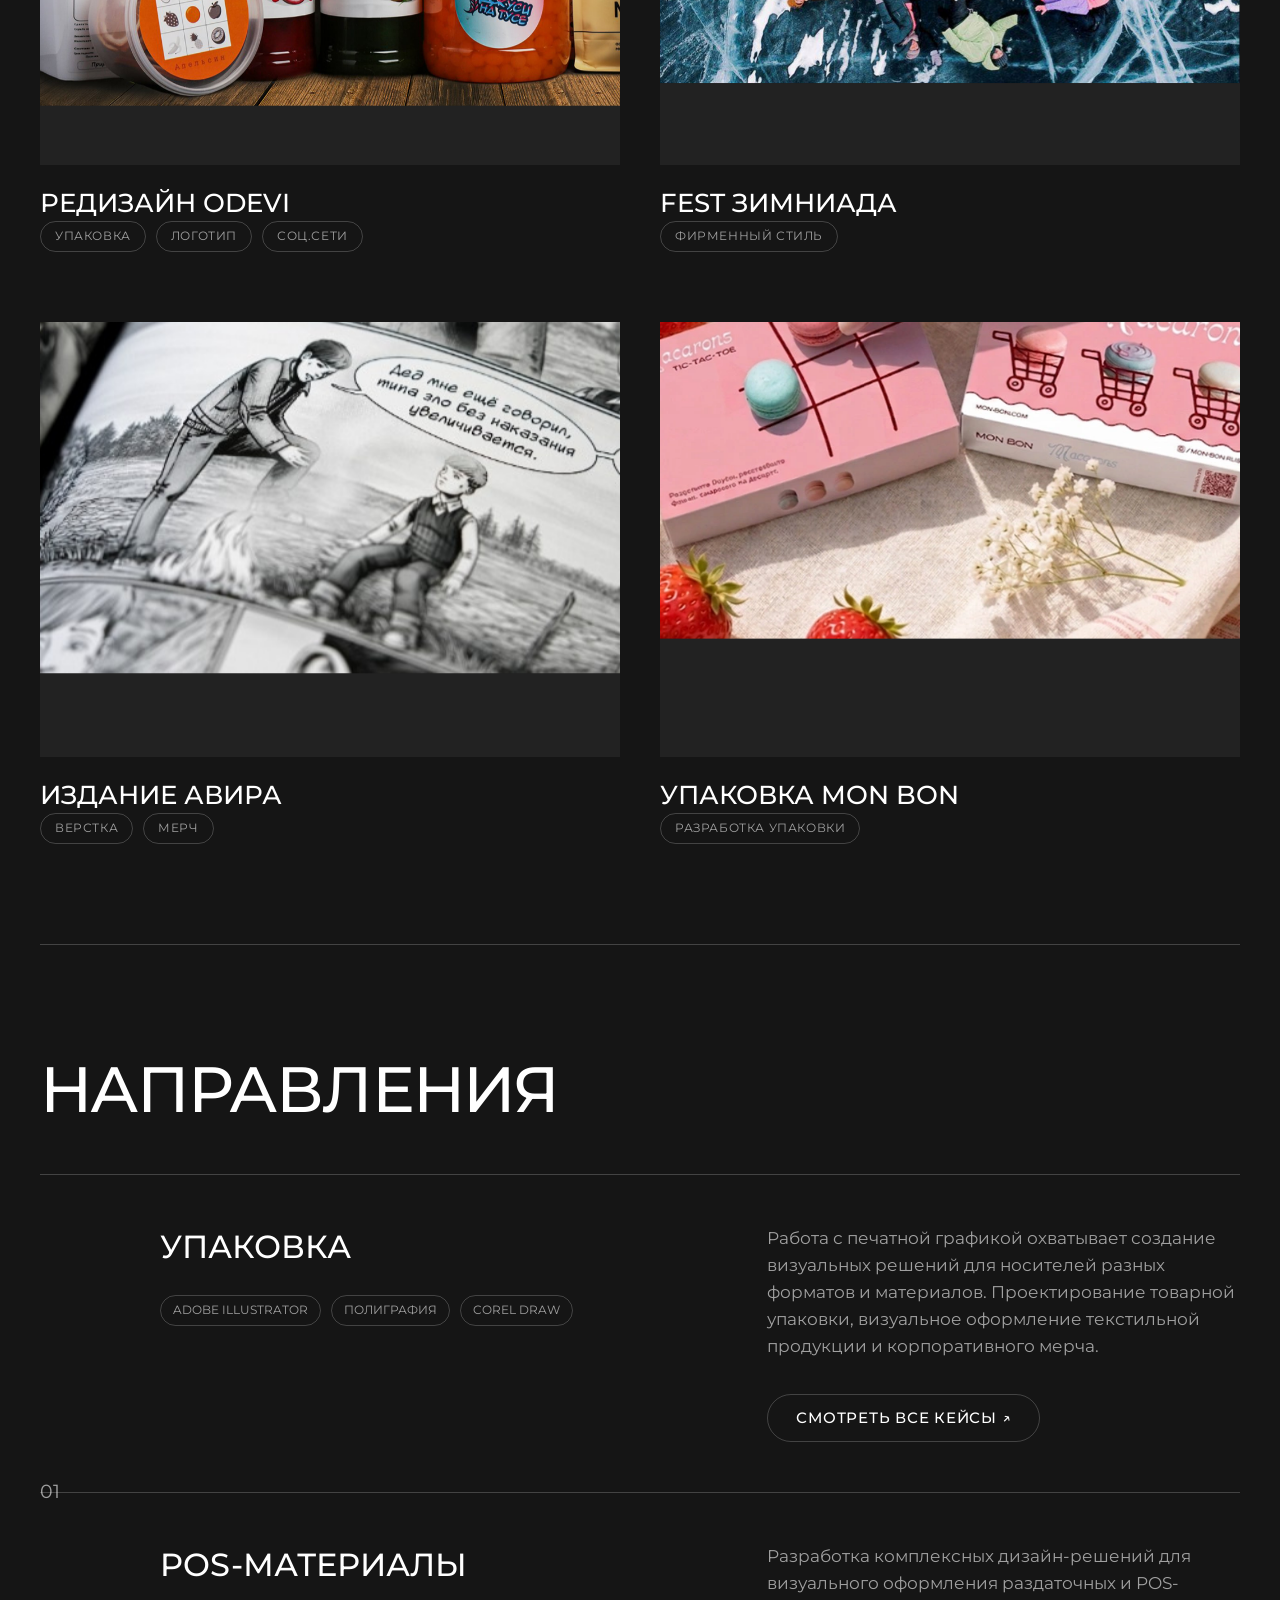
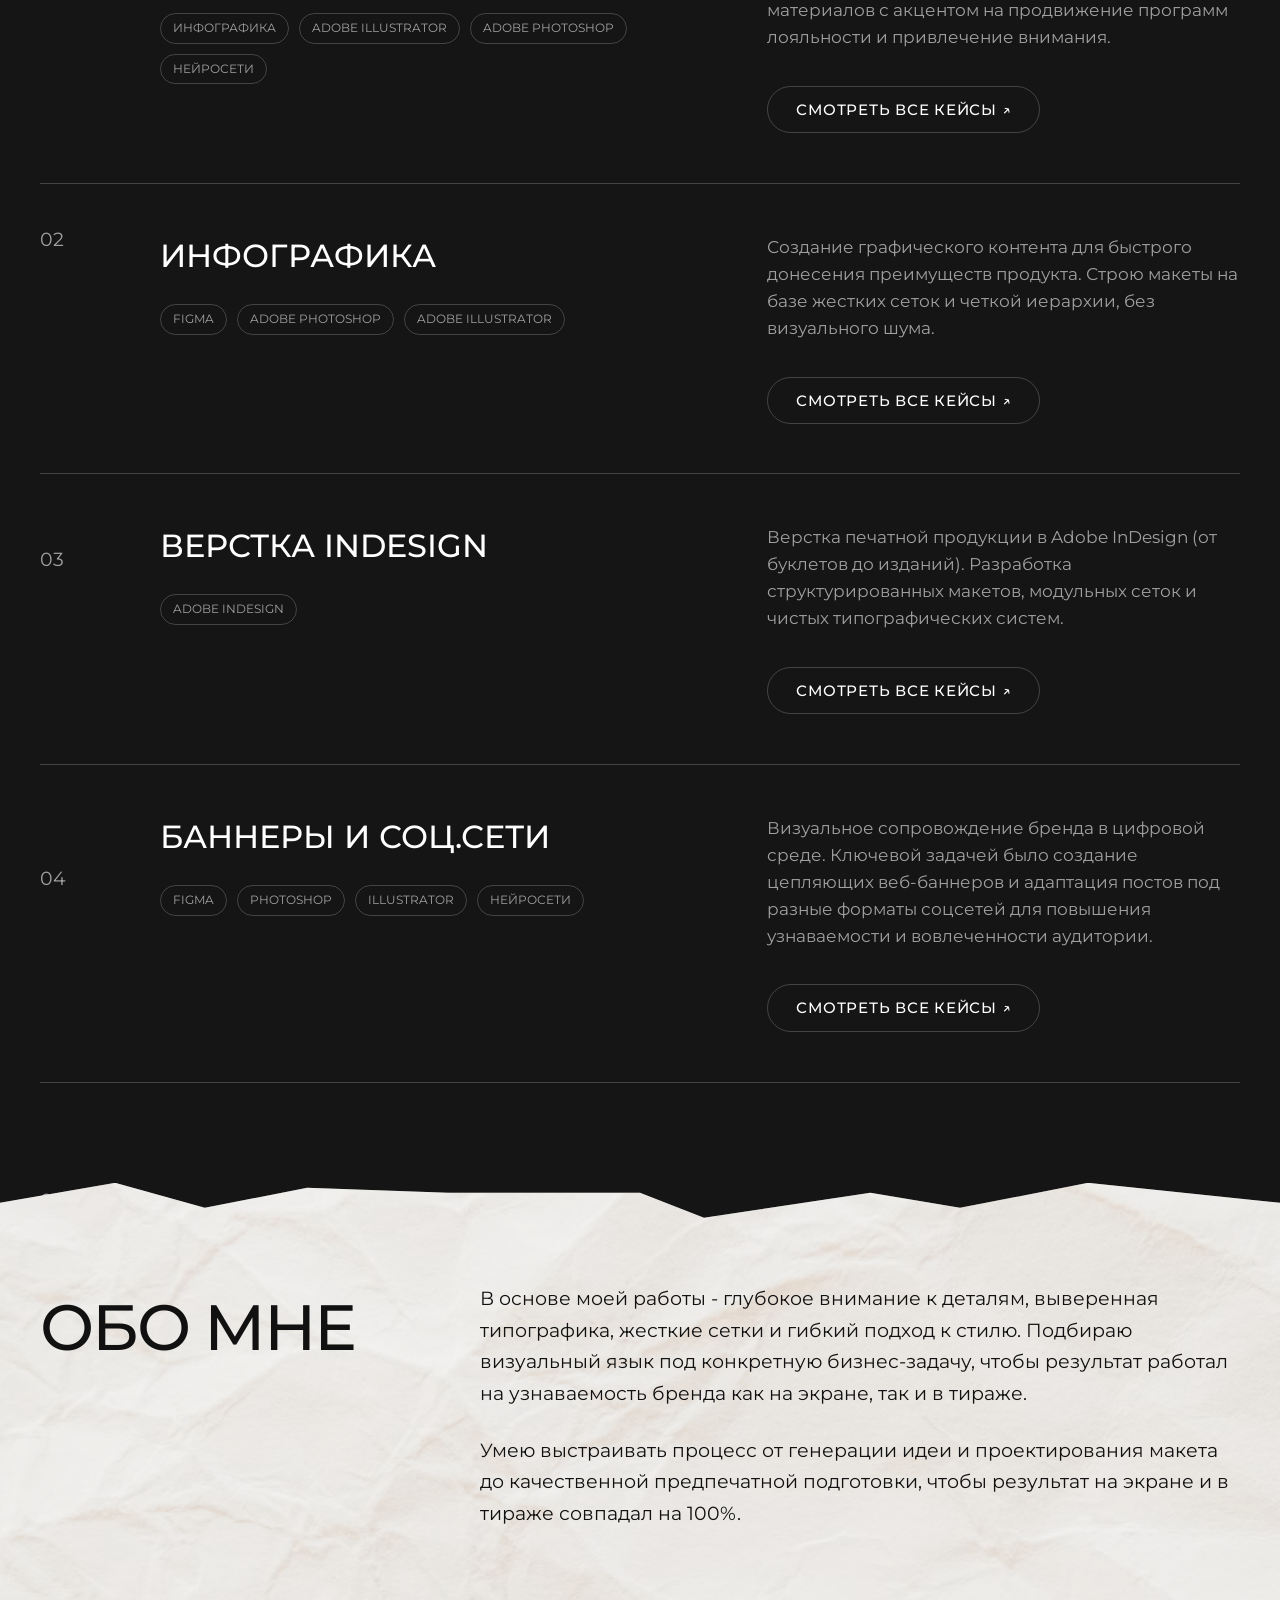
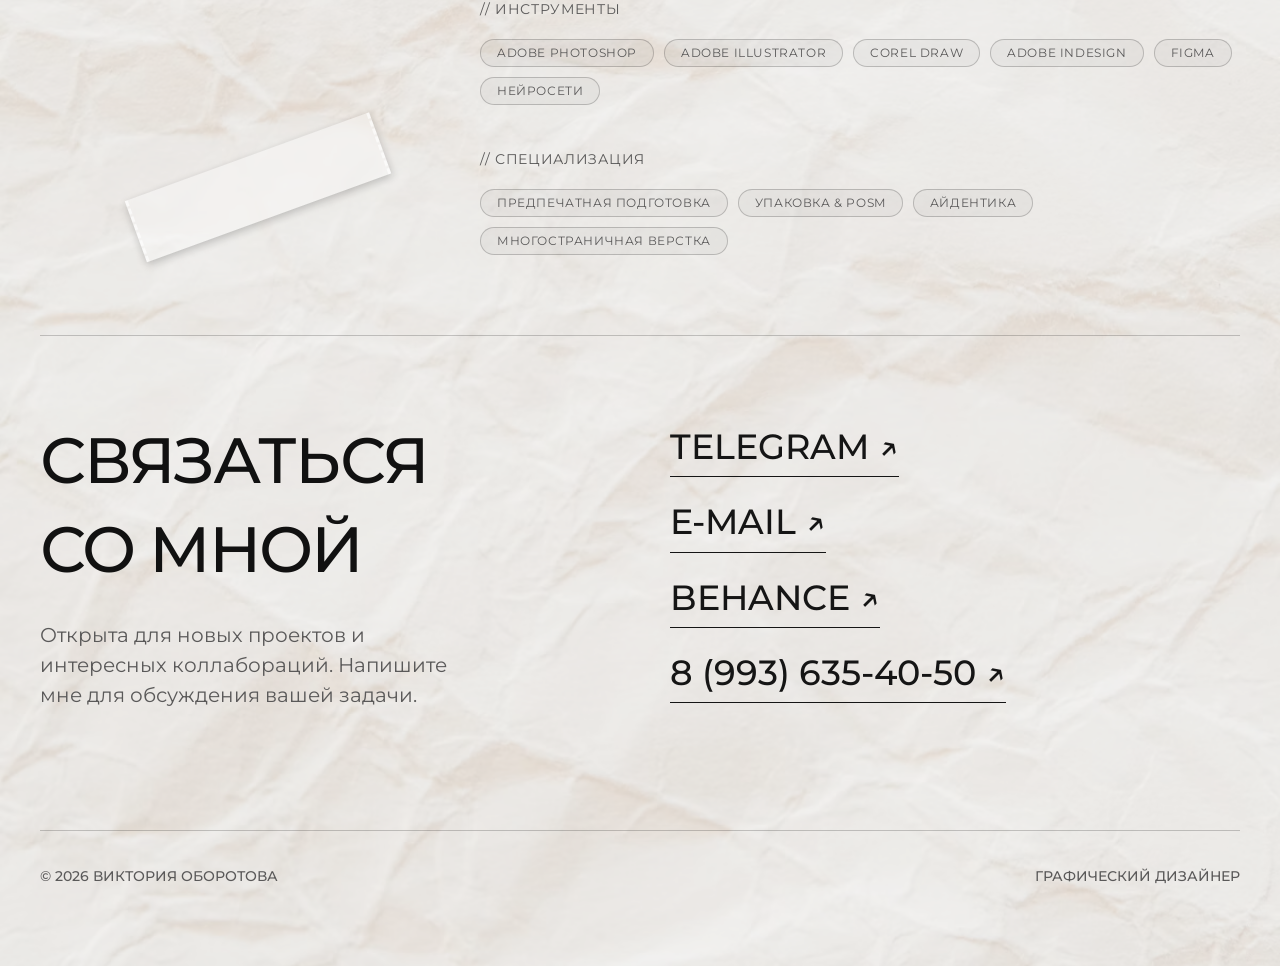
==== commit 6f0dbac3: "optimisation" ====
--- a/index.html
+++ b/index.html
@@ -5,7 +5,9 @@
     <meta charset="UTF-8">
     <meta name="viewport" content="width=device-width, initial-scale=1.0">
     <title>Виктория - Портфолио графического дизайнера</title>
-    <link href="https://fonts.googleapis.com/css2?family=Montserrat:wght@300;400;500;600&display=swap" rel="stylesheet">
+   <link rel="preconnect" href="https://fonts.googleapis.com">
+<link rel="preconnect" href="https://fonts.gstatic.com" crossorigin>
+<link href="https://fonts.googleapis.com/css2?family=Montserrat:wght@300;400;500;600&display=swap" rel="stylesheet">
     <link rel="icon" type="image/svg+xml"
         href="data:image/svg+xml,<svg xmlns='http://www.w3.org/2000/svg' viewBox='0 0 32 32'><circle cx='16' cy='16' r='13' fill='none' stroke='%23ffffff' stroke-width='4'/></svg>">
     <link rel="stylesheet" href="style.css">
@@ -62,7 +64,7 @@
                     <a href="https://www.behance.net/gallery/255048103/redizajn-upakovki" target="_blank" class="project-card reveal">
                         <div class="project-card__image">
                             <div class="parallax-img-wrapper parallax-el" data-speed="0.1">
-                                <img src="assets/Проект-ODEVI.png" alt="Редизайн ODEVI">
+                                <img src="assets/Проект-ODEVI.webp" alt="Редизайн ODEVI">
                             </div>
                         </div>
                         <div class="project-card__info">
@@ -76,7 +78,7 @@
                     <a href="https://www.behance.net/gallery/254505147/firmennyj-stil-festivalja-zimniada" target="_blank" class="project-card reveal">
                         <div class="project-card__image">
                             <div class="parallax-img-wrapper parallax-el" data-speed="0.12">
-                                <img src="assets/Проект-Зимниада.jpg" alt="Fest ЗИМНИАДА">
+                                <img src="assets/Проект-Зимниада.webp" alt="Fest ЗИМНИАДА">
                             </div>
                         </div>
                         <div class="project-card__info">
@@ -90,7 +92,7 @@
                     <a href="https://disk.yandex.ru/d/2m4_vInU-udmKg" target="_blank" class="project-card reveal">
                         <div class="project-card__image">
                             <div class="parallax-img-wrapper parallax-el" data-speed="0.08">
-                                <img src="assets/Проект-Авира.jpg" alt="Издание АВИРА">
+                                <img src="assets/Проект-Авира.webp" alt="Издание АВИРА">
                             </div>
                         </div>
                         <div class="project-card__info">
@@ -104,7 +106,7 @@
                     <a href="https://www.behance.net/gallery/254801557/MONBON-razrabotka-dizajna-upakovki-korobki" target="_blank" class="project-card reveal">
                         <div class="project-card__image">
                             <div class="parallax-img-wrapper parallax-el" data-speed="0.1">
-                                <img src="assets/Проект-МОНБОН.jpg" alt="Упаковка MON BON">
+                                <img src="assets/Проект-МОНБОН.webp" alt="Упаковка MON BON">
                             </div>
                         </div>
                         <div class="project-card__info">
@@ -260,19 +262,17 @@
     <div class="custom-cursor" id="cursor"></div>
 
     <script>
-        window.addEventListener('load', () => {
-    const preloader = document.getElementById('preloader');
-    
-    // Минимальная задержка (например, 800мс), чтобы анимация успела воспроизвестись
-    setTimeout(() => {
+window.addEventListener('load', () => {
+        const preloader = document.getElementById('preloader');
         preloader.classList.add('preloader--hidden');
         
-        // Пересчет параллакса после скрытия загрузчика
         if (typeof initParallax === 'function') {
             initParallax();
         }
     });
-});
+
+    // Весь основной код выполняется сразу после построения HTML-дерева (DOMContentLoaded)
+    document.addEventListener('DOMContentLoaded', () => {
         // --- 1. Логика кастомного курсора ---
         const cursor = document.getElementById('cursor');
 
@@ -309,10 +309,9 @@
         // --- 3. Высокопроизводительный Параллакс ---
         let parallaxData = [];
         
-        // Высчитываем начальные позиции без трансофрмаций, чтобы избежать дерганий
-        function initParallax() {
+        // Делаем функцию доступной глобально, чтобы preloader мог её вызвать
+        window.initParallax = function() {
             parallaxData = Array.from(document.querySelectorAll('.parallax-el')).map(el => {
-                // Временно отключаем transform для чистого расчета
                 const currentTransform = el.style.transform;
                 el.style.transform = 'none'; 
                 
@@ -331,11 +330,9 @@
             });
         }
 
-        // Инициализируем при загрузке (повторно через 1 сек на случай стартовых анимаций)
-        window.addEventListener('load', () => {
-            initParallax();
-            setTimeout(initParallax, 1000); 
-        });
+        // Первичная инициализация параллакса и повторный вызов через 1 сек для подстраховки
+        initParallax();
+        setTimeout(initParallax, 1000); 
         window.addEventListener('resize', initParallax);
 
         let isScrolling = false;
@@ -346,8 +343,6 @@
                     const windowCenter = scrollY + window.innerHeight / 2;
 
                     parallaxData.forEach(item => {
-                        // Рассчитываем параллакс так, чтобы элемент был ровно по центру 
-                        // когда пользователь смотрит прямо на него
                         const elCenter = item.topPos + (item.height / 2);
                         const diff = windowCenter - elCenter;
                         const y = diff * item.speed;
@@ -358,6 +353,7 @@
                 isScrolling = true;
             }
         });
+    });
     </script>
 </body>
 </html>
--- a/style.css
+++ b/style.css
@@ -1,679 +1 @@
-/* =========================================
-   VARIABLES & GLOBAL
-   ========================================= */
-:root {
-    --bg-color: #151515;
-    --text-main-onblk: #ffffff;
-    --text-muted-onblk: #a0a0a0;
-    --text-main: #111111;
-    --text-muted: #5a5959;
-    --border-dark: rgba(255, 255, 255, 0.2);
-    --border-light: rgba(0, 0, 0, 0.2);
-    --bg-purple: #7e00c2;
-}
-
-* {
-    margin: 0;
-    padding: 0;
-    box-sizing: border-box;
-    font-family: 'Montserrat', sans-serif;
-}
-
-body {
-    background-color: var(--bg-color);
-    color: var(--text-main-onblk);
-    font-size: 1rem;
-    line-height: 1.4;
-    overflow-x: hidden;
-    -webkit-font-smoothing: antialiased;
-}
-
-/* Обертка для стартовой анимации */
-.site-wrapper {
-    animation: smoothReveal 1s ease-out forwards;
-}
-
-@keyframes smoothReveal {
-    0% { opacity: 0; transform: translateY(15px); }
-    100% { opacity: 1; transform: translateY(0); }
-}
-
-.container {
-    max-width: 1300px;
-    margin: 0 auto;
-    padding: 0 40px;
-    width: 100%;
-}
-
-a {
-    color: inherit;
-    text-decoration: none;
-}
-
-/* =========================================
-   PARALLAX UTILITIES
-   ========================================= */
-.parallax-el {
-    will-change: transform;
-}
-
-/* =========================================
-   TYPOGRAPHY
-   ========================================= */
-.title {
-    font-weight: 500;
-    text-transform: uppercase;
-}
-
-.title--main {
-    font-size: clamp(3rem, 8vw, 7.5rem);
-    line-height: 0.95;
-    letter-spacing: -0.02em;
-}
-
-.title--outline {
-    color: transparent;
-    -webkit-text-stroke: 1px var(--text-main-onblk);
-    font-weight: 400;
-}
-
-.title--section {
-    font-size: clamp(2.5rem, 5vw, 4rem);
-    font-weight: 500;
-    letter-spacing: -0.03em;
-    margin-bottom: 40px;
-}
-
-/* =========================================
-   HEADER
-   ========================================= */
-.header {
-    display: flex;
-    justify-content: space-between;
-    align-items: center;
-    padding: 30px 0;
-    border-bottom: 1px solid var(--border-dark);
-}
-
-.logo {
-    font-weight: 600;
-    font-size: 1.2rem;
-    letter-spacing: 0.05em;
-    text-transform: uppercase;
-}
-
-.nav {
-    display: flex;
-    gap: 35px;
-}
-
-.nav__link {
-    font-size: 0.85rem;
-    font-weight: 500;
-    text-transform: uppercase;
-    letter-spacing: 0.05em;
-    color: var(--text-muted-onblk);
-    transition: color 0.3s;
-}
-
-.nav__link:hover {
-    color: var(--text-main-onblk);
-}
-
-/* =========================================
-   HERO SECTION
-   ========================================= */
-.hero {
-    padding: 80px 0 100px;
-    border-bottom: 1px solid var(--border-dark);
-}
-
-.hero__top {
-    margin-bottom: 60px;
-}
-
-.hero__bottom {
-    display: flex;
-    gap: 60px;
-    align-items: flex-end;
-    justify-content: space-between;
-}
-
-.hero__photo-wrapper {
-    width: 320px;
-    height: 420px;
-    flex-shrink: 0;
-    overflow: hidden;
-    position: relative; /* Для позиционирования параллакса */
-}
-
-.hero__photo {
-    width: 100%;
-    /* Увеличиваем высоту, чтобы было пространство для сдвига */
-    height: 130%; 
-    object-fit: cover;
-    filter: grayscale(30%);
-    position: absolute;
-    top: -15%; 
-    left: 0;
-}
-
-.hero__info {
-    max-width: 500px;
-    display: flex;
-    flex-direction: column;
-    gap: 30px;
-    padding-bottom: 10px;
-}
-
-.hero__desc {
-    font-size: 1.15rem;
-    line-height: 1.6;
-    color: var(--text-muted-onblk);
-    font-weight: 400;
-}
-
-.btn {
-    display: inline-flex;
-    align-items: center;
-    gap: 10px;
-    font-size: 0.95rem;
-    text-transform: uppercase;
-    letter-spacing: 0.05em;
-    font-weight: 500;
-    border-bottom: 1px solid var(--text-main-onblk);
-    padding-bottom: 5px;
-    width: fit-content;
-    transition: opacity 0.3s;
-}
-
-.btn:hover {
-    opacity: 0.7;
-}
-
-.btn--outline {
-    border: 1px solid var(--border-dark);
-    padding: 12px 28px;
-    border-radius: 40px;
-    border-bottom: 1px solid var(--border-dark);
-}
-
-.btn--outline:hover {
-    background: var(--text-main-onblk);
-    color: var(--bg-color);
-}
-
-/* =========================================
-   PROJECTS SECTION
-   ========================================= */
-.projects {
-    padding: 100px 0;
-    border-bottom: 1px solid var(--border-dark);
-}
-
-.section-header {
-    display: flex;
-    justify-content: space-between;
-    align-items: baseline;
-    margin-bottom: 60px;
-}
-
-.section-link {
-    font-size: 0.9rem;
-    text-transform: uppercase;
-    border-bottom: 1px solid var(--border-dark);
-    padding-bottom: 4px;
-    transition: opacity 0.3s;
-}
-
-.section-link:hover {
-    opacity: 0.7;
-}
-
-.projects__grid {
-    display: grid;
-    grid-template-columns: repeat(2, 1fr);
-    gap: 70px 40px;
-}
-
-.project-card {
-    display: flex;
-    flex-direction: column;
-    gap: 20px;
-}
-
-.project-card__image {
-    width: 100%;
-    aspect-ratio: 4/3;
-    overflow: hidden;
-    background: #222;
-    position: relative;
-}
-
-/* Обертка для параллакса, чтобы не сбивать hover эффект у img */
-.parallax-img-wrapper {
-    width: 100%;
-    height: 125%;
-    position: absolute;
-    top: -12.5%;
-    left: 0;
-}
-
-.project-card__image img {
-    width: 100%;
-    height: 100%;
-    object-fit: cover;
-    transition: transform 0.6s cubic-bezier(0.16, 1, 0.3, 1), filter 0.6s ease;
-}
-
-.project-card:hover .project-card__image img {
-    transform: scale(1.04);
-    filter: brightness(0.9);
-}
-
-.project-card__title {
-    font-size: 1.6rem;
-    font-weight: 500;
-    text-transform: uppercase;
-}
-
-.project-card__tags {
-    display: flex;
-    gap: 10px;
-    flex-wrap: wrap;
-}
-
-.project-card__tags span {
-    font-size: 0.75rem;
-    text-transform: uppercase;
-    letter-spacing: 0.05em;
-    padding: 6px 14px;
-    border: 1px solid var(--border-dark);
-    border-radius: 30px;
-    color: var(--text-muted-onblk);
-}
-
-/* =========================================
-   CASES / SERVICES
-   ========================================= */
-.cases {
-    padding: 100px 0;
-}
-
-.cases__list {
-    display: flex;
-    flex-direction: column;
-}
-
-.cases__item {
-    display: grid;
-    grid-template-columns: 80px 1.2fr 1fr;
-    gap: 40px;
-    padding: 50px 0;
-    border-top: 1px solid var(--border-dark);
-}
-
-.cases__item:last-child {
-    border-bottom: 1px solid var(--border-dark);
-}
-
-.cases__num {
-    font-size: 1.2rem;
-    font-weight: 400;
-    color: var(--text-muted-onblk);
-}
-
-.cases__title {
-    font-size: 2rem;
-    font-weight: 500;
-    text-transform: uppercase;
-    margin-bottom: 25px;
-}
-
-.cases__tags {
-    display: flex;
-    gap: 10px;
-    flex-wrap: wrap;
-}
-
-.cases__tags span {
-    font-size: 0.75rem;
-    text-transform: uppercase;
-    padding: 6px 12px;
-    border: 1px solid var(--border-dark);
-    border-radius: 30px;
-    color: var(--text-muted-onblk);
-}
-
-.cases__col-desc p {
-    font-size: 1.05rem;
-    line-height: 1.6;
-    color: var(--text-muted-onblk);
-    margin-bottom: 35px;
-    font-weight: 400;
-}
-
-/* =========================================
-   PAPER FOOTER WRAPPER & ABOUT
-   ========================================= */
-.paper-footer-wrapper {
-    position: relative;
-    width: 100%;
-}
-
-.paper-footer {
-    position: relative;
-    width: 100%;
-    background-color: #fdfdfc; 
-    clip-path: polygon(
-        0% 20px, 9% 0px, 16% 25px, 24% 5px, 35% 10px, 50% 10px, 
-        55% 35px, 68% 10px, 75% 25px, 85% 0px, 100% 20px, 100% 100%, 0% 100%
-    );
-    padding: 100px 0 80px;
-    color: var(--accent-purple);
-    z-index: 1; 
-    overflow: hidden;
-}
-
-.paper-footer::before {
-    content: '';
-    position: absolute;
-    top: 0;
-    left: 0;
-    width: 100%;
-    height: 100%;
-    background-image: url('assets/paper.avif');
-    background-size: cover;
-    background-position: center;
-    /* Волшебство чистого CSS параллакса для текстуры бумаги! */
-    background-attachment: fixed;
-    opacity: 0.3; 
-    z-index: -1;
-    pointer-events: none;
-}
-
-.paper-footer .container {
-    position: relative;
-    z-index: 2;
-}
-
-/* Обертка для скотча, чтобы двигалась она, а сам скотч внутри сохранял поворот */
-.tape-wrapper {
-    position: absolute;
-    top: -20px;
-    left: 10%;
-    z-index: 20;
-}
-
-.tape {
-    width: 260px;
-    height: 65px;
-    background: rgba(255, 255, 255, 0.35);
-    backdrop-filter: blur(5px);
-    box-shadow: 0 3px 8px rgba(0,0,0,0.2);
-    border-left: 3px dashed rgba(255, 255, 255, 0.6);
-    border-right: 3px dashed rgba(255, 255, 255, 0.6);
-}
-
-.top-left-tape {
-    transform: rotate(-20deg);
-}
-
-/* ABOUT INSIDE PAPER FOOTER */
-.about {
-    padding-bottom: 80px;
-    margin-bottom: 80px;
-    border-bottom: 1px solid var(--border-light);
-    color: var(--text-main);
-}
-
-.about .title--section {
-    color: var(--text-main);
-}
-
-.about__grid {
-    display: grid;
-    grid-template-columns: 1fr 2fr;
-    gap: 60px;
-}
-
-.about__text {
-    display: flex;
-    flex-direction: column;
-    gap: 25px;
-    margin-bottom: 70px;
-}
-
-.about__text p {
-    font-size: 1.2rem;
-    line-height: 1.65;
-    font-weight: 400;
-    color: var(--text-main);
-}
-
-.about__skills-wrap {
-    display: flex;
-    flex-direction: column;
-    gap: 45px;
-}
-
-.about__skills-group > span:first-child {
-    display: block;
-    font-size: 0.85rem;
-    text-transform: uppercase;
-    color: var(--text-muted);
-    margin-bottom: 20px;
-    letter-spacing: 0.05em;
-}
-
-.paper-footer .cases__tags span {
-    display: inline-flex;
-    align-items: center;
-    justify-content: center;
-    font-size: 0.75rem;
-    font-weight: 400;
-    text-transform: uppercase;
-    letter-spacing: 0.05em;
-    padding: 7px 16px;
-    border: 1px solid var(--border-light);
-    border-radius: 30px;
-    color: var(--text-muted);
-    background: rgba(0, 0, 0, 0.03);
-    line-height: 1;
-    white-space: nowrap;
-}
-
-/* FOOTER CONTACTS GRID */
-.footer__grid {
-    display: grid;
-    grid-template-columns: 1fr 1fr;
-    gap: 60px;
-    margin-bottom: 120px;
-}
-
-.paper-footer .title--section {
-    margin-bottom: 25px;
-    color: var(--text-main);
-}
-
-.footer__desc {
-    font-size: 1.25rem;
-    line-height: 1.5;
-    color: var(--text-muted);
-    max-width: 450px;
-}
-
-.footer__right {
-    display: flex;
-    flex-direction: column;
-    gap: 20px;
-    align-items: flex-start;
-    justify-content: center;
-}
-
-.footer__link {
-    font-size: 2.2rem;
-    font-weight: 500;
-    text-transform: uppercase;
-    border-bottom: 1px solid var(--bg-color);
-    padding-bottom: 5px;
-    transition: opacity 0.3s;
-    color: #151515;
-}
-
-.footer__link:hover {
-    opacity: 0.5;
-}
-
-.footer__bottom {
-    display: flex;
-    justify-content: space-between;
-    padding-top: 35px;
-    border-top: 1px solid var(--border-light);
-    font-size: 0.9rem;
-    text-transform: uppercase;
-    font-weight: 500;
-    color: var(--text-muted);
-}
-
-/* =========================================
-   MEDIA QUERIES
-   ========================================= */
-@media screen and (max-width: 992px) {
-    .cases__item {
-        grid-template-columns: 1fr;
-        gap: 25px;
-        padding: 40px 0;
-    }
-    .cases__num {
-        display: none;
-    }
-    .about__grid, .footer__grid {
-        grid-template-columns: 1fr;
-        gap: 50px;
-    }
-    .hero__bottom {
-        flex-direction: column;
-        align-items: flex-start;
-        gap: 40px;
-    }
-    .hero__photo-wrapper {
-        width: 100%;
-        height: auto;
-        aspect-ratio: 4/3;
-    }
-}
-
-@media screen and (max-width: 768px) {
-    .title--main {
-        font-size: clamp(2.5rem, 10vw, 4rem);
-    }
-    .projects__grid {
-        grid-template-columns: 1fr;
-        gap: 50px;
-    }
-    .header {
-        flex-direction: column;
-        gap: 25px;
-        align-items: flex-start;
-    }
-    .nav {
-        flex-wrap: wrap;
-        gap: 15px;
-    }
-    .footer__link {
-        font-size: 1.5rem;
-    }
-}
-
-/* =========================================
-   CUSTOM CURSOR & SCROLL REVEAL ANIMATIONS
-   ========================================= */
-body, a, button {
-    cursor: none;
-}
-
-.custom-cursor {
-    position: fixed;
-    top: 0;
-    left: 0;
-    width: 28px;
-    height: 28px;
-    border: 2px solid #ffffff;
-    border-radius: 50%;
-    pointer-events: none;
-    transform: translate(-50%, -50%);
-    transition: transform 0.12s ease-out, width 0.25s, height 0.25s, background-color 0.25s;
-    z-index: 9999;
-    mix-blend-mode: difference; 
-}
-
-.custom-cursor--hover {
-    width: 48px;
-    height: 48px;
-    background-color: rgba(255, 255, 255, 0.15);
-    border-width: 1.5px;
-}
-
-.custom-cursor--hidden {
-    opacity: 0;
-}
-
-.reveal {
-    opacity: 0;
-    transform: translateY(45px);
-    transition: opacity 0.8s cubic-bezier(0.16, 1, 0.3, 1), 
-                transform 0.8s cubic-bezier(0.16, 1, 0.3, 1);
-    will-change: opacity, transform;
-}
-
-.reveal.active {
-    opacity: 1;
-    transform: translateY(0);
-}
-
-.project-card.reveal:nth-child(1) { transition-delay: 0s; }
-.project-card.reveal:nth-child(2) { transition-delay: 0.15s; }
-.project-card.reveal:nth-child(3) { transition-delay: 0.1s; }
-.project-card.reveal:nth-child(4) { transition-delay: 0.25s; }
-
-/* =========================================
-   PRELOADER
-   ========================================= */
-.preloader {
-    position: fixed;
-    top: 0;
-    left: 0;
-    width: 100vw;
-    height: 100vh;
-    background-color: var(--bg-color);
-    display: flex;
-    justify-content: center;
-    align-items: center;
-    z-index: 10000;
-    transition: opacity 0.8s cubic-bezier(0.16, 1, 0.3, 1), visibility 0.6s ease;
-}
-
-.preloader__svg {
-    display: block;
-    /* Плавное вращение и пульсация для мобильных и ПК */
-    animation: preloaderAnim 1.8s infinite ease-in-out;
-}
-
-.preloader--hidden {
-    opacity: 0;
-    visibility: hidden;
-    pointer-events: none;
-}
-
-@keyframes preloaderAnim {
-    0% {
-        transform: rotate(0deg) scale(0.9);
-    }
-    50% {
-        transform: rotate(180deg) scale(1.15);
-    }
-    100% {
-        transform: rotate(360deg) scale(0.9);
-    }
-}+.logo,.nav__link,.title{text-transform:uppercase}.nav__link:hover,body{color:var(--text-main-onblk)}.header,.hero{border-bottom:1px solid var(--border-dark)}.header,.hero__info,.nav{display:flex}.custom-cursor--hidden,.reveal{opacity:0}:root{--bg-color:#151515;--text-main-onblk:#ffffff;--text-muted-onblk:#a0a0a0;--text-main:#111111;--text-muted:#5a5959;--border-dark:rgba(255, 255, 255, 0.2);--border-light:rgba(0, 0, 0, 0.2);--bg-purple:#7e00c2}*{margin:0;padding:0;box-sizing:border-box;font-family:Montserrat,sans-serif}body{background-color:var(--bg-color);font-size:1rem;line-height:1.4;overflow-x:hidden;-webkit-font-smoothing:antialiased}.site-wrapper{animation:1s ease-out forwards smoothReveal}@keyframes smoothReveal{0%{opacity:0;transform:translateY(15px)}100%{opacity:1;transform:translateY(0)}}.container{max-width:1300px;margin:0 auto;padding:0 40px;width:100%}a{color:inherit;text-decoration:none}.parallax-el{will-change:transform}.title{font-weight:500}.title--main{font-size:clamp(3rem, 8vw, 7.5rem);line-height:.95;letter-spacing:-.02em}.title--outline{color:transparent;-webkit-text-stroke:1px var(--text-main-onblk);font-weight:400}.cases__col-desc p,.cases__num,.cases__tags span,.hero__desc,.nav__link,.project-card__tags span{color:var(--text-muted-onblk)}.title--section{font-size:clamp(2.5rem, 5vw, 4rem);font-weight:500;letter-spacing:-.03em;margin-bottom:40px}.btn,.logo,.nav__link,.paper-footer .cases__tags span,.project-card__tags span{letter-spacing:.05em}.hero__top,.section-header{margin-bottom:60px}.header{justify-content:space-between;align-items:center;padding:30px 0}.logo{font-weight:600;font-size:1.2rem}.nav{gap:35px}.nav__link{font-size:.85rem;font-weight:500;transition:color .3s}.btn,.footer__link,.section-link{transition:opacity .3s}.hero{padding:80px 0 100px}.hero__bottom{display:flex;gap:60px;align-items:flex-end;justify-content:space-between}.hero__photo-wrapper{width:320px;height:420px;flex-shrink:0;overflow:hidden;position:relative}.hero__photo{width:100%;height:130%;object-fit:cover;filter:grayscale(30%);position:absolute;top:-15%;left:0}.hero__info{max-width:500px;flex-direction:column;gap:30px;padding-bottom:10px}.hero__desc{font-size:1.15rem;line-height:1.6;font-weight:400}.btn,.project-card__title{font-weight:500;text-transform:uppercase}.btn{display:inline-flex;align-items:center;gap:10px;font-size:.95rem;border-bottom:1px solid var(--text-main-onblk);padding-bottom:5px;width:fit-content}.btn--outline,.cases__item:last-child,.projects,.section-link{border-bottom:1px solid var(--border-dark)}.btn:hover,.section-link:hover{opacity:.7}.btn--outline{border:1px solid var(--border-dark);padding:12px 28px;border-radius:40px}.btn--outline:hover{background:var(--text-main-onblk);color:var(--bg-color)}.projects{padding:100px 0}.section-header{display:flex;justify-content:space-between;align-items:baseline}.section-link{font-size:.9rem;text-transform:uppercase;padding-bottom:4px}.projects__grid{display:grid;grid-template-columns:repeat(2,1fr);gap:70px 40px}.project-card{display:flex;flex-direction:column;gap:20px}.project-card__image{width:100%;aspect-ratio:4/3;overflow:hidden;background:#222;position:relative}.parallax-img-wrapper{width:100%;height:125%;position:absolute;top:-12.5%;left:0}.paper-footer,.paper-footer-wrapper{position:relative;width:100%}.project-card__image img{width:100%;height:100%;object-fit:cover;transition:transform .6s cubic-bezier(.16, 1, .3, 1),filter .6s}.project-card:hover .project-card__image img{transform:scale(1.04);filter:brightness(.9)}.project-card__title{font-size:1.6rem}.cases__tags,.project-card__tags{display:flex;gap:10px;flex-wrap:wrap}.project-card__tags span{font-size:.75rem;text-transform:uppercase;padding:6px 14px;border:1px solid var(--border-dark);border-radius:30px}.cases{padding:100px 0}.cases__list{display:flex;flex-direction:column}.cases__item{display:grid;grid-template-columns:80px 1.2fr 1fr;gap:40px;padding:50px 0;border-top:1px solid var(--border-dark)}.cases__num{font-size:1.2rem;font-weight:400}.cases__title,.footer__bottom,.footer__link{text-transform:uppercase;font-weight:500}.cases__title{font-size:2rem;margin-bottom:25px}.cases__tags span{font-size:.75rem;text-transform:uppercase;padding:6px 12px;border:1px solid var(--border-dark);border-radius:30px}.cases__col-desc p{font-size:1.05rem;line-height:1.6;margin-bottom:35px;font-weight:400}.paper-footer{background-color:#fdfdfc;clip-path:polygon(0% 20px,9% 0px,16% 25px,24% 5px,35% 10px,50% 10px,55% 35px,68% 10px,75% 25px,85% 0px,100% 20px,100% 100%,0% 100%);padding:100px 0 80px;color:var(--accent-purple);z-index:1;overflow:hidden}.about,.about .title--section,.about__text p{color:var(--text-main)}.paper-footer::before{content:'';position:absolute;top:0;left:0;width:100%;height:100%;background-image:url('assets/paper.avif');background-size:cover;background-position:center;background-attachment:fixed;opacity:.3;z-index:-1;pointer-events:none}.paper-footer .container{position:relative;z-index:2}.tape-wrapper{position:absolute;top:-20px;left:10%;z-index:20}.custom-cursor,.preloader{position:fixed;top:0;left:0}.tape{width:260px;height:65px;background:rgba(255,255,255,.35);backdrop-filter:blur(5px);box-shadow:0 3px 8px rgba(0,0,0,.2);border-left:3px dashed rgba(255,255,255,.6);border-right:3px dashed rgba(255,255,255,.6)}.top-left-tape{transform:rotate(-20deg)}.about{padding-bottom:80px;margin-bottom:80px;border-bottom:1px solid var(--border-light)}.about__grid{display:grid;grid-template-columns:1fr 2fr;gap:60px}.about__text{display:flex;flex-direction:column;gap:25px;margin-bottom:70px}.about__text p{font-size:1.2rem;line-height:1.65;font-weight:400}.about__skills-wrap{display:flex;flex-direction:column;gap:45px}.about__skills-group>span:first-child{display:block;font-size:.85rem;text-transform:uppercase;color:var(--text-muted);margin-bottom:20px;letter-spacing:.05em}.paper-footer .cases__tags span{display:inline-flex;align-items:center;justify-content:center;font-size:.75rem;font-weight:400;text-transform:uppercase;padding:7px 16px;border:1px solid var(--border-light);border-radius:30px;color:var(--text-muted);background:rgba(0,0,0,.03);line-height:1;white-space:nowrap}.footer__grid{display:grid;grid-template-columns:1fr 1fr;gap:60px;margin-bottom:120px}.paper-footer .title--section{margin-bottom:25px;color:var(--text-main)}.footer__desc{font-size:1.25rem;line-height:1.5;color:var(--text-muted);max-width:450px}.footer__right{display:flex;flex-direction:column;gap:20px;align-items:flex-start;justify-content:center}.footer__link{font-size:2.2rem;border-bottom:1px solid var(--bg-color);padding-bottom:5px;color:#151515}.footer__link:hover{opacity:.5}.footer__bottom{display:flex;justify-content:space-between;padding-top:35px;border-top:1px solid var(--border-light);font-size:.9rem;color:var(--text-muted)}@media screen and (max-width:992px){.cases__item{grid-template-columns:1fr;gap:25px;padding:40px 0}.cases__num{display:none}.about__grid,.footer__grid{grid-template-columns:1fr;gap:50px}.hero__bottom{flex-direction:column;align-items:flex-start;gap:40px}.hero__photo-wrapper{width:100%;height:auto;aspect-ratio:4/3}}@media screen and (max-width:768px){.title--main{font-size:clamp(2.5rem, 10vw, 4rem)}.projects__grid{grid-template-columns:1fr;gap:50px}.header{flex-direction:column;gap:25px;align-items:flex-start}.nav{flex-wrap:wrap;gap:15px}.footer__link{font-size:1.5rem}}a,body,button{cursor:none}.custom-cursor{width:28px;height:28px;border:2px solid #fff;border-radius:50%;pointer-events:none;transform:translate(-50%,-50%);transition:transform .12s ease-out,width .25s,height .25s,background-color .25s;z-index:9999;mix-blend-mode:difference}.custom-cursor--hover{width:48px;height:48px;background-color:rgba(255,255,255,.15);border-width:1.5px}.reveal{transform:translateY(45px);transition:opacity .8s cubic-bezier(.16, 1, .3, 1),transform .8s cubic-bezier(.16, 1, .3, 1);will-change:opacity,transform}.reveal.active{opacity:1;transform:translateY(0)}.project-card.reveal:first-child{transition-delay:0s}.project-card.reveal:nth-child(2){transition-delay:0.15s}.project-card.reveal:nth-child(3){transition-delay:0.1s}.project-card.reveal:nth-child(4){transition-delay:0.25s}.preloader{width:100vw;height:100vh;background-color:var(--bg-color);display:flex;justify-content:center;align-items:center;z-index:10000;transition:opacity .8s cubic-bezier(.16, 1, .3, 1),visibility .6s}.preloader__svg{display:block;animation:1.8s ease-in-out infinite preloaderAnim}.preloader--hidden{opacity:0;visibility:hidden;pointer-events:none}@keyframes preloaderAnim{0%{transform:rotate(0) scale(.9)}50%{transform:rotate(180deg) scale(1.15)}100%{transform:rotate(360deg) scale(.9)}}
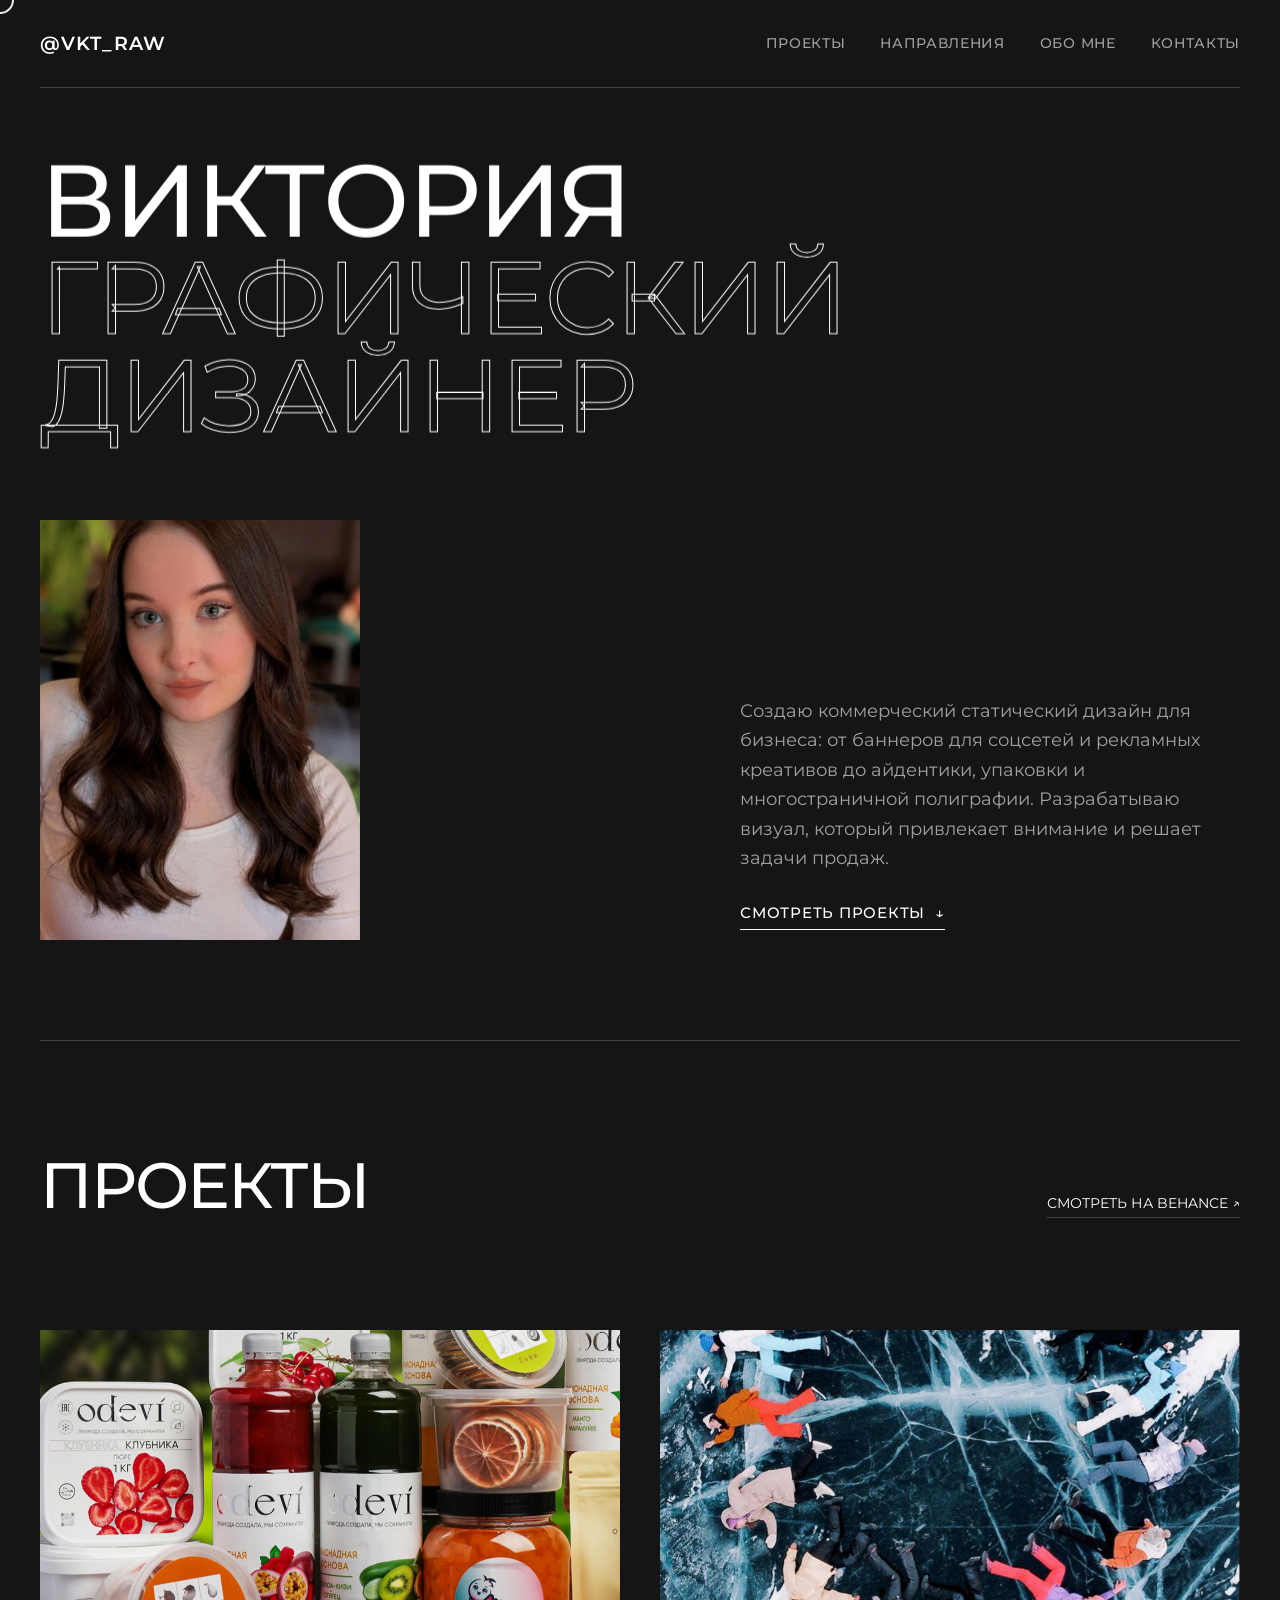
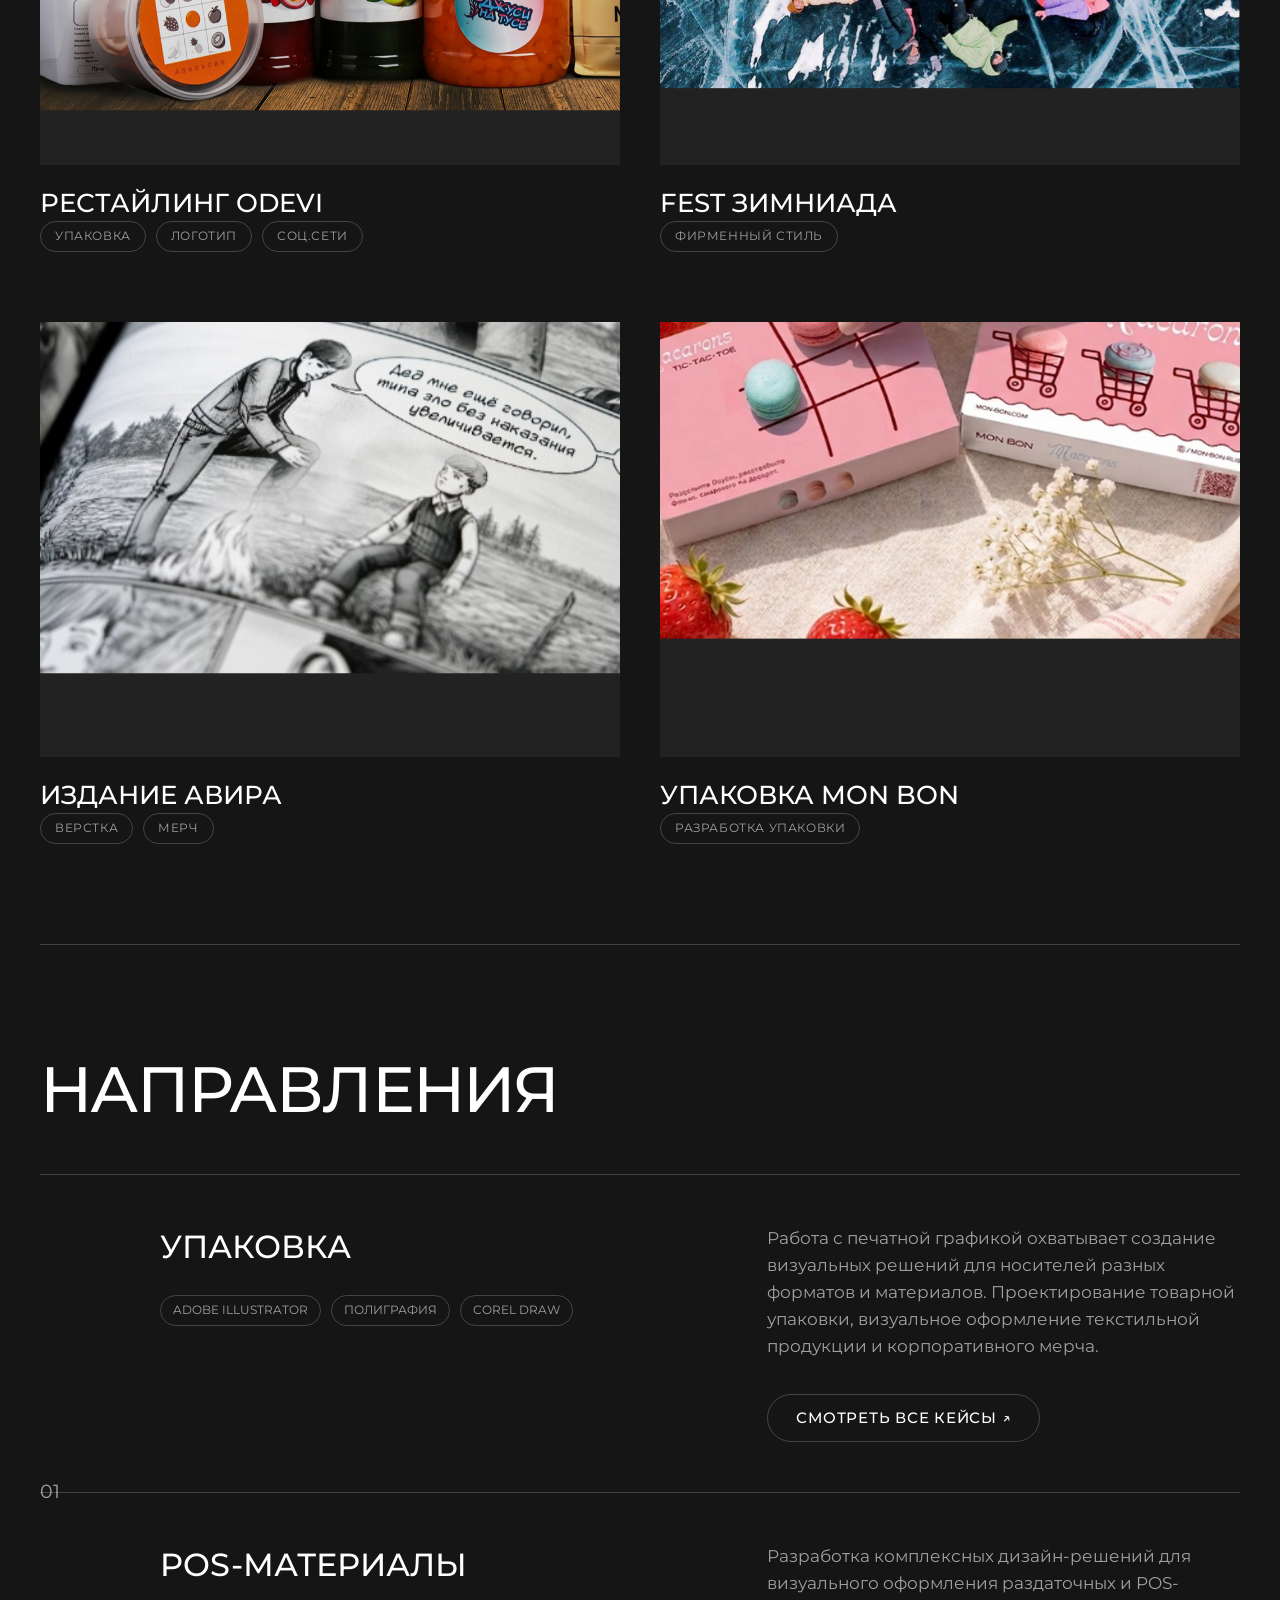
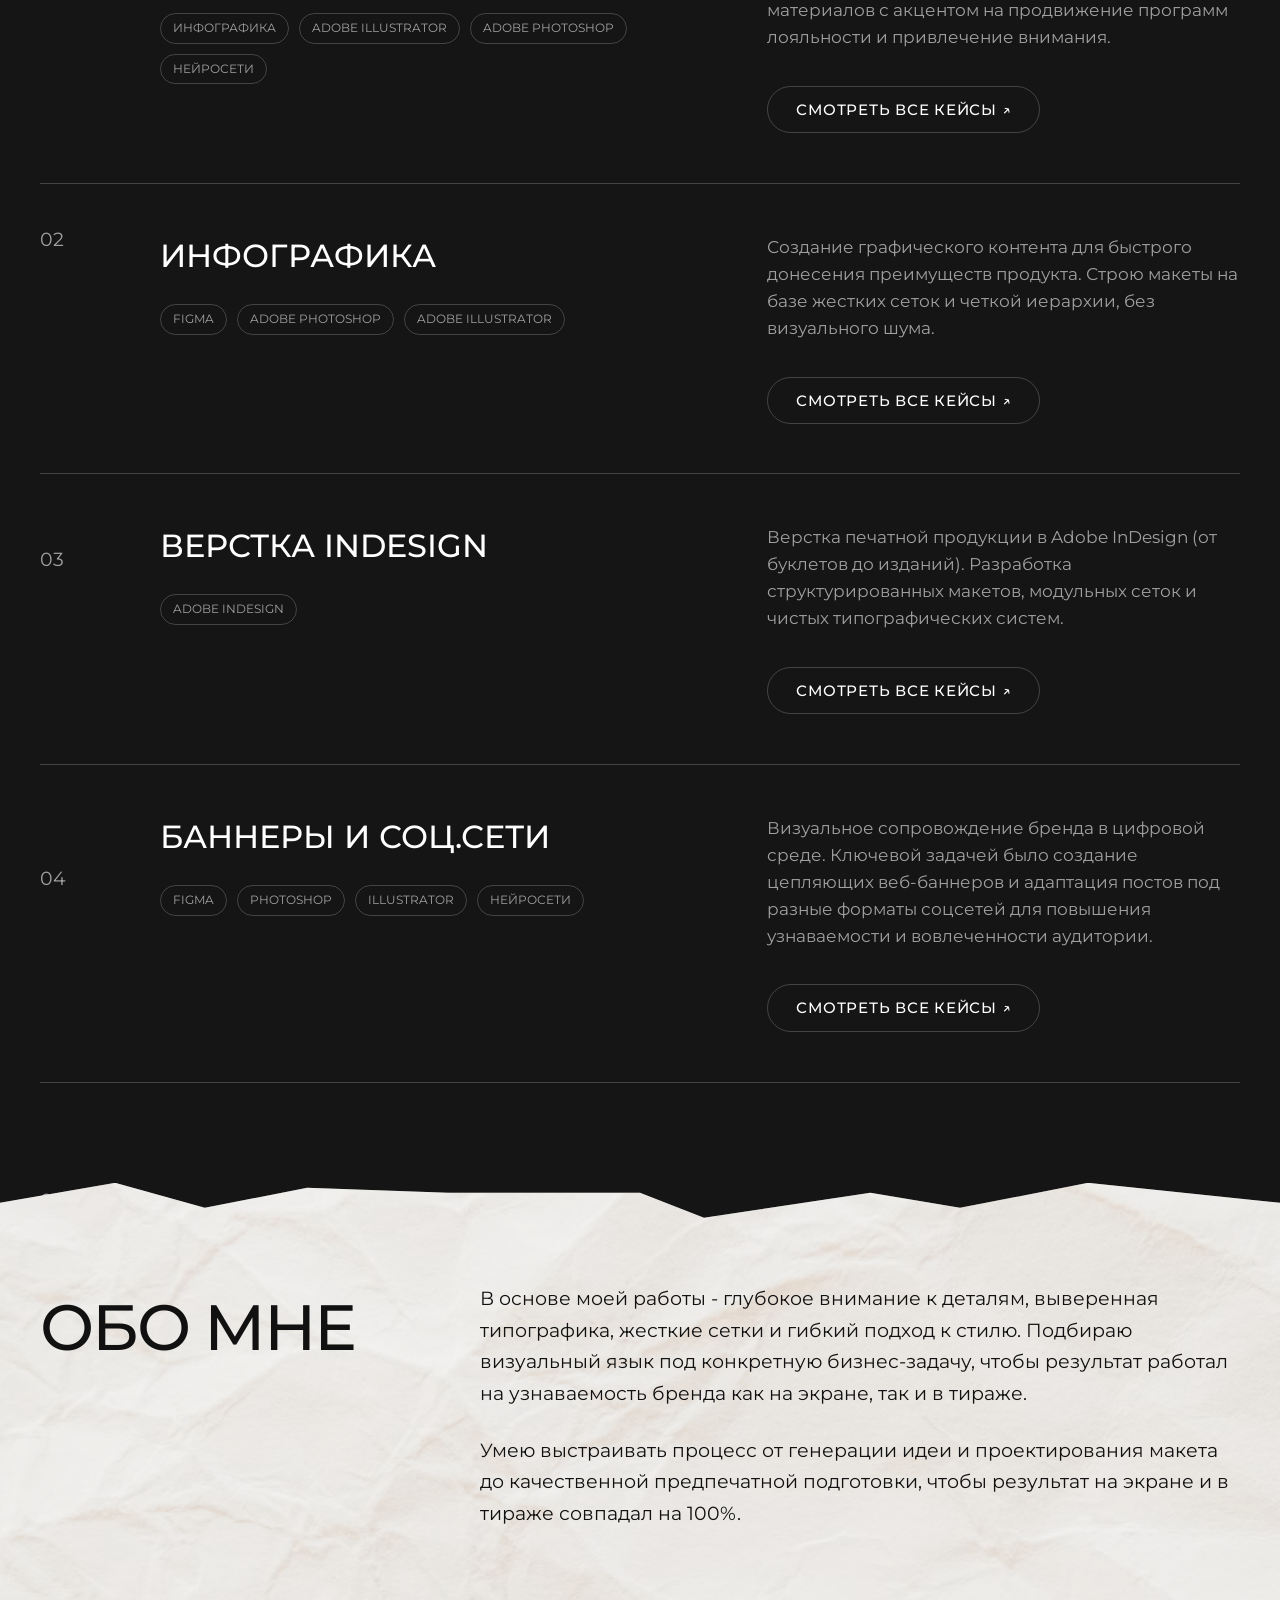
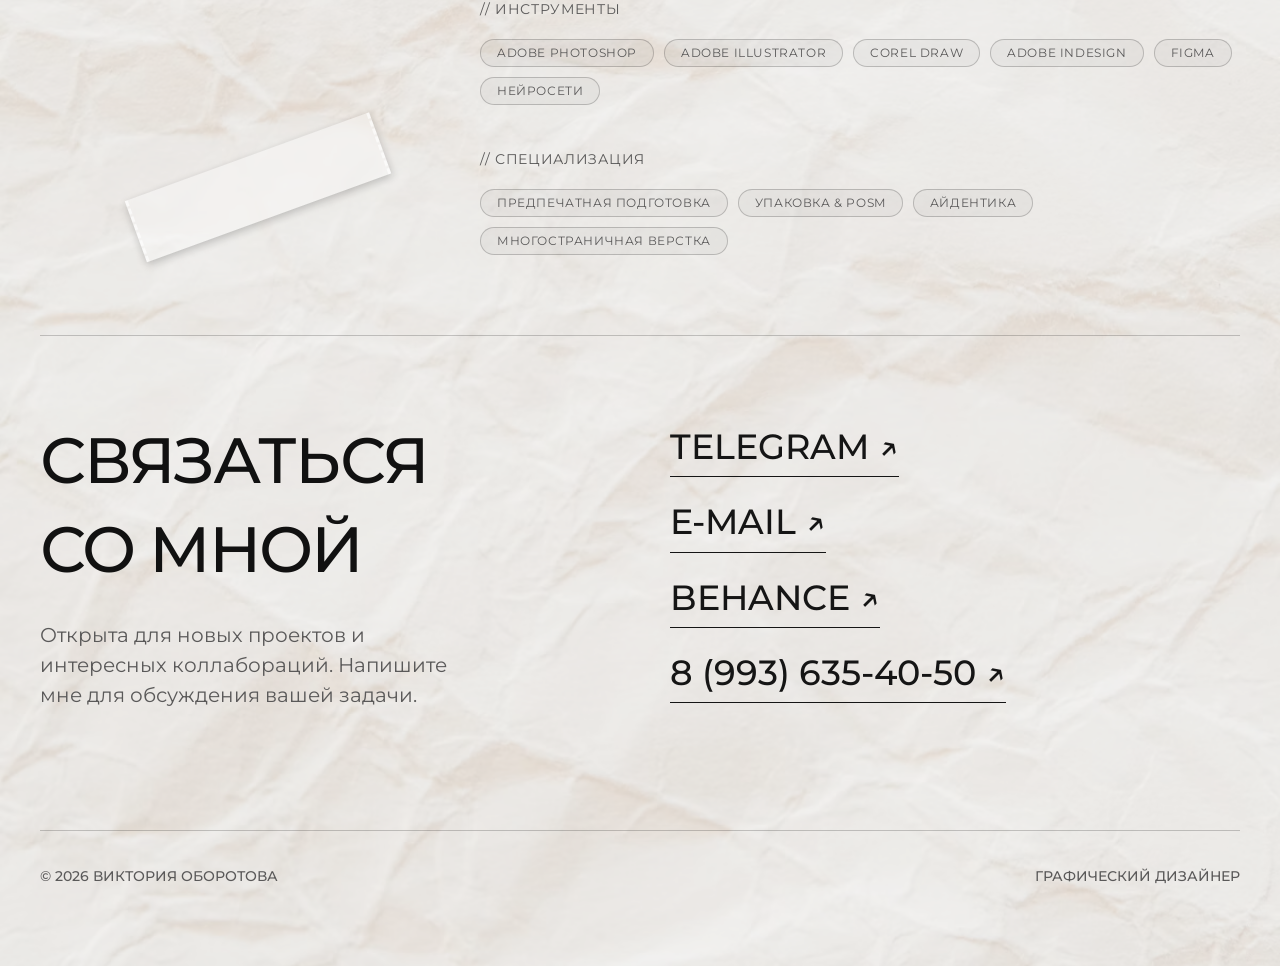
==== commit 7c611312: "Update index.html" ====
--- a/index.html
+++ b/index.html
@@ -5,23 +5,16 @@
     <meta charset="UTF-8">
     <meta name="viewport" content="width=device-width, initial-scale=1.0">
     <title>Виктория - Портфолио графического дизайнера</title>
-   <link rel="preconnect" href="https://fonts.googleapis.com">
-<link rel="preconnect" href="https://fonts.gstatic.com" crossorigin>
-<link href="https://fonts.googleapis.com/css2?family=Montserrat:wght@300;400;500;600&display=swap" rel="stylesheet">
+    <link rel="preconnect" href="https://fonts.googleapis.com">
+    <link rel="preconnect" href="https://fonts.gstatic.com" crossorigin>
+    <link href="https://fonts.googleapis.com/css2?family=Montserrat:wght@300;400;500;600&display=swap" rel="stylesheet">
     <link rel="icon" type="image/svg+xml"
         href="data:image/svg+xml,<svg xmlns='http://www.w3.org/2000/svg' viewBox='0 0 32 32'><circle cx='16' cy='16' r='13' fill='none' stroke='%23ffffff' stroke-width='4'/></svg>">
     <link rel="stylesheet" href="style.css">
 </head>
 
 <body>
-<div class="preloader" id="preloader">
-    <svg class="preloader__svg" width="70" height="70" viewBox="0 0 100 100" fill="none" xmlns="http://www.w3.org/2000/svg">
-        <circle cx="50" cy="50" r="40" stroke="#ffffff" stroke-width="5" />
-        <circle cx="35" cy="40" r="5" fill="#ffffff" />
-        <circle cx="65" cy="40" r="5" fill="#ffffff" />
-        <path d="M35 58 Q 50 72 65 58" stroke="#ffffff" stroke-width="5" stroke-linecap="round" />
-    </svg>
-</div>
+   
     <div class="site-wrapper">
         <div class="container">
             <header class="header" id="header">
@@ -57,25 +50,28 @@
             <section class="projects" id="projects">
                 <div class="section-header">
                     <h2 class="title title--section">ПРОЕКТЫ</h2>
-                    <a href="https://www.behance.net/wg77" target="_blank" class="section-link">Смотреть на Behance ↗</a>
+                    <a href="https://www.behance.net/wg77" target="_blank" class="section-link">Смотреть на Behance
+                        ↗</a>
                 </div>
 
                 <div class="projects__grid">
-                    <a href="https://www.behance.net/gallery/255048103/redizajn-upakovki" target="_blank" class="project-card reveal">
+                    <a href="https://www.behance.net/gallery/255048103/redizajn-upakovki" target="_blank"
+                        class="project-card reveal">
                         <div class="project-card__image">
                             <div class="parallax-img-wrapper parallax-el" data-speed="0.1">
                                 <img src="assets/Проект-ODEVI.webp" alt="Редизайн ODEVI">
                             </div>
                         </div>
                         <div class="project-card__info">
-                            <h3 class="project-card__title">Редизайн ODEVI</h3>
+                            <h3 class="project-card__title">Рестайлинг ODEVI</h3>
                             <div class="project-card__tags">
                                 <span>Упаковка</span><span>Логотип</span><span>Соц.сети</span>
                             </div>
                         </div>
                     </a>
 
-                    <a href="https://www.behance.net/gallery/254505147/firmennyj-stil-festivalja-zimniada" target="_blank" class="project-card reveal">
+                    <a href="https://www.behance.net/gallery/254505147/firmennyj-stil-festivalja-zimniada"
+                        target="_blank" class="project-card reveal">
                         <div class="project-card__image">
                             <div class="parallax-img-wrapper parallax-el" data-speed="0.12">
                                 <img src="assets/Проект-Зимниада.webp" alt="Fest ЗИМНИАДА">
@@ -103,7 +99,8 @@
                         </div>
                     </a>
 
-                    <a href="https://www.behance.net/gallery/254801557/MONBON-razrabotka-dizajna-upakovki-korobki" target="_blank" class="project-card reveal">
+                    <a href="https://www.behance.net/gallery/254801557/MONBON-razrabotka-dizajna-upakovki-korobki"
+                        target="_blank" class="project-card reveal">
                         <div class="project-card__image">
                             <div class="parallax-img-wrapper parallax-el" data-speed="0.1">
                                 <img src="assets/Проект-МОНБОН.webp" alt="Упаковка MON BON">
@@ -131,8 +128,11 @@
                             </div>
                         </div>
                         <div class="cases__col-desc">
-                            <p>Работа с печатной графикой охватывает создание визуальных решений для носителей разных форматов и материалов. Проектирование товарной упаковки, визуальное оформление текстильной продукции и корпоративного мерча.</p>
-                            <a href="https://disk.yandex.ru/d/fytX3h_qH-3Ffw" target="_blank" class="btn btn--outline">Смотреть все кейсы ↗</a>
+                            <p>Работа с печатной графикой охватывает создание визуальных решений для носителей разных
+                                форматов и материалов. Проектирование товарной упаковки, визуальное оформление
+                                текстильной продукции и корпоративного мерча.</p>
+                            <a href="https://disk.yandex.ru/d/fytX3h_qH-3Ffw" target="_blank"
+                                class="btn btn--outline">Смотреть все кейсы ↗</a>
                         </div>
                     </div>
 
@@ -141,12 +141,15 @@
                         <div class="cases__col-title">
                             <h3 class="cases__title">POS-Материалы</h3>
                             <div class="cases__tags">
-                                <span>Инфографика</span><span>Adobe Illustrator</span><span>Adobe Photoshop</span><span>Нейросети</span>
-                            </div>
-                        </div>
-                        <div class="cases__col-desc">
-                            <p>Разработка комплексных дизайн-решений для визуального оформления раздаточных и POS-материалов с акцентом на продвижение программ лояльности и привлечение внимания.</p>
-                            <a href="https://disk.yandex.ru/d/tR2dEikeKY4P-A" target="_blank" class="btn btn--outline">Смотреть все кейсы ↗</a>
+                                <span>Инфографика</span><span>Adobe Illustrator</span><span>Adobe
+                                    Photoshop</span><span>Нейросети</span>
+                            </div>
+                        </div>
+                        <div class="cases__col-desc">
+                            <p>Разработка комплексных дизайн-решений для визуального оформления раздаточных и
+                                POS-материалов с акцентом на продвижение программ лояльности и привлечение внимания.</p>
+                            <a href="https://disk.yandex.ru/d/tR2dEikeKY4P-A" target="_blank"
+                                class="btn btn--outline">Смотреть все кейсы ↗</a>
                         </div>
                     </div>
 
@@ -159,8 +162,10 @@
                             </div>
                         </div>
                         <div class="cases__col-desc">
-                            <p>Создание графического контента для быстрого донесения преимуществ продукта. Строю макеты на базе жестких сеток и четкой иерархии, без визуального шума.</p>
-                            <a href="https://disk.yandex.ru/d/HyvB6q7zGKvHog" target="_blank" class="btn btn--outline">Смотреть все кейсы ↗</a>
+                            <p>Создание графического контента для быстрого донесения преимуществ продукта. Строю макеты
+                                на базе жестких сеток и четкой иерархии, без визуального шума.</p>
+                            <a href="https://disk.yandex.ru/d/HyvB6q7zGKvHog" target="_blank"
+                                class="btn btn--outline">Смотреть все кейсы ↗</a>
                         </div>
                     </div>
 
@@ -173,8 +178,10 @@
                             </div>
                         </div>
                         <div class="cases__col-desc">
-                            <p>Верстка печатной продукции в Adobe InDesign (от буклетов до изданий). Разработка структурированных макетов, модульных сеток и чистых типографических систем.</p>
-                            <a href="https://disk.yandex.ru/d/mzSpfniAR3NMDQ" target="_blank" class="btn btn--outline">Смотреть все кейсы ↗</a>
+                            <p>Верстка печатной продукции в Adobe InDesign (от буклетов до изданий). Разработка
+                                структурированных макетов, модульных сеток и чистых типографических систем.</p>
+                            <a href="https://disk.yandex.ru/d/mzSpfniAR3NMDQ" target="_blank"
+                                class="btn btn--outline">Смотреть все кейсы ↗</a>
                         </div>
                     </div>
 
@@ -187,8 +194,11 @@
                             </div>
                         </div>
                         <div class="cases__col-desc">
-                            <p>Визуальное сопровождение бренда в цифровой среде. Ключевой задачей было создание цепляющих веб-баннеров и адаптация постов под разные форматы соцсетей для повышения узнаваемости и вовлеченности аудитории.</p>
-                            <a href="https://disk.yandex.ru/d/D0bwJGQxRH4D5Q" target="_blank" class="btn btn--outline">Смотреть все кейсы ↗</a>
+                            <p>Визуальное сопровождение бренда в цифровой среде. Ключевой задачей было создание
+                                цепляющих веб-баннеров и адаптация постов под разные форматы соцсетей для повышения
+                                узнаваемости и вовлеченности аудитории.</p>
+                            <a href="https://disk.yandex.ru/d/D0bwJGQxRH4D5Q" target="_blank"
+                                class="btn btn--outline">Смотреть все кейсы ↗</a>
                         </div>
                     </div>
                 </div>
@@ -199,7 +209,7 @@
             <div class="tape-wrapper parallax-el" data-speed="-0.15">
                 <div class="tape top-left-tape"></div>
             </div>
-            
+
             <footer class="paper-footer">
                 <div class="container">
                     <section class="about">
@@ -209,8 +219,13 @@
                             </div>
                             <div class="about__col-right">
                                 <div class="about__text">
-                                    <p>В основе моей работы - глубокое внимание к деталям, выверенная типографика, жесткие сетки и гибкий подход к стилю. Подбираю визуальный язык под конкретную бизнес-задачу, чтобы результат работал на узнаваемость бренда как на экране, так и в тираже.</p>
-                                    <p>Умею выстраивать процесс от генерации идеи и проектирования макета до качественной предпечатной подготовки, чтобы результат на экране и в тираже совпадал на 100%.</p>
+                                    <p>В основе моей работы - глубокое внимание к деталям, выверенная типографика,
+                                        жесткие сетки и гибкий подход к стилю. Подбираю визуальный язык под конкретную
+                                        бизнес-задачу, чтобы результат работал на узнаваемость бренда как на экране, так
+                                        и в тираже.</p>
+                                    <p>Умею выстраивать процесс от генерации идеи и проектирования макета до
+                                        качественной предпечатной подготовки, чтобы результат на экране и в тираже
+                                        совпадал на 100%.</p>
                                 </div>
                                 <div class="about__skills-wrap">
                                     <div class="about__skills-group">
@@ -241,11 +256,13 @@
                     <div class="footer__grid" id="contacts">
                         <div class="footer__left">
                             <h2 class="title title--section">СВЯЗАТЬСЯ<br>СО МНОЙ</h2>
-                            <p class="footer__desc">Открыта для новых проектов и интересных коллабораций. Напишите мне для обсуждения вашей задачи.</p>
+                            <p class="footer__desc">Открыта для новых проектов и интересных коллабораций. Напишите мне
+                                для обсуждения вашей задачи.</p>
                         </div>
                         <div class="footer__right">
                             <a href="https://t.me/vkt_raw" target="_blank" class="footer__link">Telegram ↗</a>
-                            <a href="https://mail.google.com/mail/?view=cm&fs=1&to=oborotova.vika.06@gmail.com" target="_blank" class="footer__link">E-mail ↗</a>
+                            <a href="https://mail.google.com/mail/?view=cm&fs=1&to=oborotova.vika.06@gmail.com"
+                                target="_blank" class="footer__link">E-mail ↗</a>
                             <a href="https://www.behance.net/wg77" target="_blank" class="footer__link">Behance ↗</a>
                             <a href="tel:+79936354050" class="footer__link">8 (993) 635-40-50 ↗</a>
                         </div>
@@ -262,98 +279,89 @@
     <div class="custom-cursor" id="cursor"></div>
 
     <script>
-window.addEventListener('load', () => {
-        const preloader = document.getElementById('preloader');
-        preloader.classList.add('preloader--hidden');
-        
-        if (typeof initParallax === 'function') {
+
+
+
+        document.addEventListener('DOMContentLoaded', () => {
+
+            const cursor = document.getElementById('cursor');
+
+            document.addEventListener('mousemove', (e) => {
+                cursor.style.left = `${e.clientX}px`;
+                cursor.style.top = `${e.clientY}px`;
+            });
+
+            document.addEventListener('mouseleave', () => cursor.classList.add('custom-cursor--hidden'));
+            document.addEventListener('mouseenter', () => cursor.classList.remove('custom-cursor--hidden'));
+
+            const interactiveElements = document.querySelectorAll('a, button, .project-card, .cases__item');
+            interactiveElements.forEach(el => {
+                el.addEventListener('mouseenter', () => cursor.classList.add('custom-cursor--hover'));
+                el.addEventListener('mouseleave', () => cursor.classList.remove('custom-cursor--hover'));
+            });
+
+
+            const revealOptions = {
+                threshold: 0.15,
+                rootMargin: '0px 0px -40px 0px'
+            };
+
+            const observer = new IntersectionObserver((entries) => {
+                entries.forEach(entry => {
+                    if (entry.isIntersecting) {
+                        entry.target.classList.add('active');
+                    }
+                });
+            }, revealOptions);
+
+            document.querySelectorAll('.reveal').forEach(el => observer.observe(el));
+
+            let parallaxData = [];
+
+            window.initParallax = function () {
+                parallaxData = Array.from(document.querySelectorAll('.parallax-el')).map(el => {
+                    const currentTransform = el.style.transform;
+                    el.style.transform = 'none';
+
+                    const rect = el.getBoundingClientRect();
+                    const absoluteTop = rect.top + window.scrollY;
+                    const height = rect.height;
+
+                    el.style.transform = currentTransform;
+
+                    return {
+                        el: el,
+                        speed: parseFloat(el.getAttribute('data-speed')) || 0,
+                        topPos: absoluteTop,
+                        height: height
+                    };
+                });
+            }
+
             initParallax();
-        }
-    });
-
-    // Весь основной код выполняется сразу после построения HTML-дерева (DOMContentLoaded)
-    document.addEventListener('DOMContentLoaded', () => {
-        // --- 1. Логика кастомного курсора ---
-        const cursor = document.getElementById('cursor');
-
-        document.addEventListener('mousemove', (e) => {
-            cursor.style.left = `${e.clientX}px`;
-            cursor.style.top = `${e.clientY}px`;
-        });
-
-        document.addEventListener('mouseleave', () => cursor.classList.add('custom-cursor--hidden'));
-        document.addEventListener('mouseenter', () => cursor.classList.remove('custom-cursor--hidden'));
-
-        const interactiveElements = document.querySelectorAll('a, button, .project-card, .cases__item');
-        interactiveElements.forEach(el => {
-            el.addEventListener('mouseenter', () => cursor.classList.add('custom-cursor--hover'));
-            el.addEventListener('mouseleave', () => cursor.classList.remove('custom-cursor--hover'));
-        });
-
-        // --- 2. Scroll Reveal ---
-        const revealOptions = {
-            threshold: 0.15,
-            rootMargin: '0px 0px -40px 0px'
-        };
-
-        const observer = new IntersectionObserver((entries) => {
-            entries.forEach(entry => {
-                if (entry.isIntersecting) {
-                    entry.target.classList.add('active');
+            setTimeout(initParallax, 1000);
+            window.addEventListener('resize', initParallax);
+
+            let isScrolling = false;
+            window.addEventListener('scroll', () => {
+                if (!isScrolling) {
+                    window.requestAnimationFrame(() => {
+                        const scrollY = window.scrollY;
+                        const windowCenter = scrollY + window.innerHeight / 2;
+
+                        parallaxData.forEach(item => {
+                            const elCenter = item.topPos + (item.height / 2);
+                            const diff = windowCenter - elCenter;
+                            const y = diff * item.speed;
+                            item.el.style.transform = `translateY(${y}px)`;
+                        });
+                        isScrolling = false;
+                    });
+                    isScrolling = true;
                 }
             });
-        }, revealOptions);
-
-        document.querySelectorAll('.reveal').forEach(el => observer.observe(el));
-
-        // --- 3. Высокопроизводительный Параллакс ---
-        let parallaxData = [];
-        
-        // Делаем функцию доступной глобально, чтобы preloader мог её вызвать
-        window.initParallax = function() {
-            parallaxData = Array.from(document.querySelectorAll('.parallax-el')).map(el => {
-                const currentTransform = el.style.transform;
-                el.style.transform = 'none'; 
-                
-                const rect = el.getBoundingClientRect();
-                const absoluteTop = rect.top + window.scrollY;
-                const height = rect.height;
-                
-                el.style.transform = currentTransform; 
-                
-                return {
-                    el: el,
-                    speed: parseFloat(el.getAttribute('data-speed')) || 0,
-                    topPos: absoluteTop,
-                    height: height
-                };
-            });
-        }
-
-        // Первичная инициализация параллакса и повторный вызов через 1 сек для подстраховки
-        initParallax();
-        setTimeout(initParallax, 1000); 
-        window.addEventListener('resize', initParallax);
-
-        let isScrolling = false;
-        window.addEventListener('scroll', () => {
-            if (!isScrolling) {
-                window.requestAnimationFrame(() => {
-                    const scrollY = window.scrollY;
-                    const windowCenter = scrollY + window.innerHeight / 2;
-
-                    parallaxData.forEach(item => {
-                        const elCenter = item.topPos + (item.height / 2);
-                        const diff = windowCenter - elCenter;
-                        const y = diff * item.speed;
-                        item.el.style.transform = `translateY(${y}px)`;
-                    });
-                    isScrolling = false;
-                });
-                isScrolling = true;
-            }
         });
-    });
     </script>
 </body>
+
 </html>
--- a/style.css
+++ b/style.css
@@ -1 +1 @@
-.logo,.nav__link,.title{text-transform:uppercase}.nav__link:hover,body{color:var(--text-main-onblk)}.header,.hero{border-bottom:1px solid var(--border-dark)}.header,.hero__info,.nav{display:flex}.custom-cursor--hidden,.reveal{opacity:0}:root{--bg-color:#151515;--text-main-onblk:#ffffff;--text-muted-onblk:#a0a0a0;--text-main:#111111;--text-muted:#5a5959;--border-dark:rgba(255, 255, 255, 0.2);--border-light:rgba(0, 0, 0, 0.2);--bg-purple:#7e00c2}*{margin:0;padding:0;box-sizing:border-box;font-family:Montserrat,sans-serif}body{background-color:var(--bg-color);font-size:1rem;line-height:1.4;overflow-x:hidden;-webkit-font-smoothing:antialiased}.site-wrapper{animation:1s ease-out forwards smoothReveal}@keyframes smoothReveal{0%{opacity:0;transform:translateY(15px)}100%{opacity:1;transform:translateY(0)}}.container{max-width:1300px;margin:0 auto;padding:0 40px;width:100%}a{color:inherit;text-decoration:none}.parallax-el{will-change:transform}.title{font-weight:500}.title--main{font-size:clamp(3rem, 8vw, 7.5rem);line-height:.95;letter-spacing:-.02em}.title--outline{color:transparent;-webkit-text-stroke:1px var(--text-main-onblk);font-weight:400}.cases__col-desc p,.cases__num,.cases__tags span,.hero__desc,.nav__link,.project-card__tags span{color:var(--text-muted-onblk)}.title--section{font-size:clamp(2.5rem, 5vw, 4rem);font-weight:500;letter-spacing:-.03em;margin-bottom:40px}.btn,.logo,.nav__link,.paper-footer .cases__tags span,.project-card__tags span{letter-spacing:.05em}.hero__top,.section-header{margin-bottom:60px}.header{justify-content:space-between;align-items:center;padding:30px 0}.logo{font-weight:600;font-size:1.2rem}.nav{gap:35px}.nav__link{font-size:.85rem;font-weight:500;transition:color .3s}.btn,.footer__link,.section-link{transition:opacity .3s}.hero{padding:80px 0 100px}.hero__bottom{display:flex;gap:60px;align-items:flex-end;justify-content:space-between}.hero__photo-wrapper{width:320px;height:420px;flex-shrink:0;overflow:hidden;position:relative}.hero__photo{width:100%;height:130%;object-fit:cover;filter:grayscale(30%);position:absolute;top:-15%;left:0}.hero__info{max-width:500px;flex-direction:column;gap:30px;padding-bottom:10px}.hero__desc{font-size:1.15rem;line-height:1.6;font-weight:400}.btn,.project-card__title{font-weight:500;text-transform:uppercase}.btn{display:inline-flex;align-items:center;gap:10px;font-size:.95rem;border-bottom:1px solid var(--text-main-onblk);padding-bottom:5px;width:fit-content}.btn--outline,.cases__item:last-child,.projects,.section-link{border-bottom:1px solid var(--border-dark)}.btn:hover,.section-link:hover{opacity:.7}.btn--outline{border:1px solid var(--border-dark);padding:12px 28px;border-radius:40px}.btn--outline:hover{background:var(--text-main-onblk);color:var(--bg-color)}.projects{padding:100px 0}.section-header{display:flex;justify-content:space-between;align-items:baseline}.section-link{font-size:.9rem;text-transform:uppercase;padding-bottom:4px}.projects__grid{display:grid;grid-template-columns:repeat(2,1fr);gap:70px 40px}.project-card{display:flex;flex-direction:column;gap:20px}.project-card__image{width:100%;aspect-ratio:4/3;overflow:hidden;background:#222;position:relative}.parallax-img-wrapper{width:100%;height:125%;position:absolute;top:-12.5%;left:0}.paper-footer,.paper-footer-wrapper{position:relative;width:100%}.project-card__image img{width:100%;height:100%;object-fit:cover;transition:transform .6s cubic-bezier(.16, 1, .3, 1),filter .6s}.project-card:hover .project-card__image img{transform:scale(1.04);filter:brightness(.9)}.project-card__title{font-size:1.6rem}.cases__tags,.project-card__tags{display:flex;gap:10px;flex-wrap:wrap}.project-card__tags span{font-size:.75rem;text-transform:uppercase;padding:6px 14px;border:1px solid var(--border-dark);border-radius:30px}.cases{padding:100px 0}.cases__list{display:flex;flex-direction:column}.cases__item{display:grid;grid-template-columns:80px 1.2fr 1fr;gap:40px;padding:50px 0;border-top:1px solid var(--border-dark)}.cases__num{font-size:1.2rem;font-weight:400}.cases__title,.footer__bottom,.footer__link{text-transform:uppercase;font-weight:500}.cases__title{font-size:2rem;margin-bottom:25px}.cases__tags span{font-size:.75rem;text-transform:uppercase;padding:6px 12px;border:1px solid var(--border-dark);border-radius:30px}.cases__col-desc p{font-size:1.05rem;line-height:1.6;margin-bottom:35px;font-weight:400}.paper-footer{background-color:#fdfdfc;clip-path:polygon(0% 20px,9% 0px,16% 25px,24% 5px,35% 10px,50% 10px,55% 35px,68% 10px,75% 25px,85% 0px,100% 20px,100% 100%,0% 100%);padding:100px 0 80px;color:var(--accent-purple);z-index:1;overflow:hidden}.about,.about .title--section,.about__text p{color:var(--text-main)}.paper-footer::before{content:'';position:absolute;top:0;left:0;width:100%;height:100%;background-image:url('assets/paper.avif');background-size:cover;background-position:center;background-attachment:fixed;opacity:.3;z-index:-1;pointer-events:none}.paper-footer .container{position:relative;z-index:2}.tape-wrapper{position:absolute;top:-20px;left:10%;z-index:20}.custom-cursor,.preloader{position:fixed;top:0;left:0}.tape{width:260px;height:65px;background:rgba(255,255,255,.35);backdrop-filter:blur(5px);box-shadow:0 3px 8px rgba(0,0,0,.2);border-left:3px dashed rgba(255,255,255,.6);border-right:3px dashed rgba(255,255,255,.6)}.top-left-tape{transform:rotate(-20deg)}.about{padding-bottom:80px;margin-bottom:80px;border-bottom:1px solid var(--border-light)}.about__grid{display:grid;grid-template-columns:1fr 2fr;gap:60px}.about__text{display:flex;flex-direction:column;gap:25px;margin-bottom:70px}.about__text p{font-size:1.2rem;line-height:1.65;font-weight:400}.about__skills-wrap{display:flex;flex-direction:column;gap:45px}.about__skills-group>span:first-child{display:block;font-size:.85rem;text-transform:uppercase;color:var(--text-muted);margin-bottom:20px;letter-spacing:.05em}.paper-footer .cases__tags span{display:inline-flex;align-items:center;justify-content:center;font-size:.75rem;font-weight:400;text-transform:uppercase;padding:7px 16px;border:1px solid var(--border-light);border-radius:30px;color:var(--text-muted);background:rgba(0,0,0,.03);line-height:1;white-space:nowrap}.footer__grid{display:grid;grid-template-columns:1fr 1fr;gap:60px;margin-bottom:120px}.paper-footer .title--section{margin-bottom:25px;color:var(--text-main)}.footer__desc{font-size:1.25rem;line-height:1.5;color:var(--text-muted);max-width:450px}.footer__right{display:flex;flex-direction:column;gap:20px;align-items:flex-start;justify-content:center}.footer__link{font-size:2.2rem;border-bottom:1px solid var(--bg-color);padding-bottom:5px;color:#151515}.footer__link:hover{opacity:.5}.footer__bottom{display:flex;justify-content:space-between;padding-top:35px;border-top:1px solid var(--border-light);font-size:.9rem;color:var(--text-muted)}@media screen and (max-width:992px){.cases__item{grid-template-columns:1fr;gap:25px;padding:40px 0}.cases__num{display:none}.about__grid,.footer__grid{grid-template-columns:1fr;gap:50px}.hero__bottom{flex-direction:column;align-items:flex-start;gap:40px}.hero__photo-wrapper{width:100%;height:auto;aspect-ratio:4/3}}@media screen and (max-width:768px){.title--main{font-size:clamp(2.5rem, 10vw, 4rem)}.projects__grid{grid-template-columns:1fr;gap:50px}.header{flex-direction:column;gap:25px;align-items:flex-start}.nav{flex-wrap:wrap;gap:15px}.footer__link{font-size:1.5rem}}a,body,button{cursor:none}.custom-cursor{width:28px;height:28px;border:2px solid #fff;border-radius:50%;pointer-events:none;transform:translate(-50%,-50%);transition:transform .12s ease-out,width .25s,height .25s,background-color .25s;z-index:9999;mix-blend-mode:difference}.custom-cursor--hover{width:48px;height:48px;background-color:rgba(255,255,255,.15);border-width:1.5px}.reveal{transform:translateY(45px);transition:opacity .8s cubic-bezier(.16, 1, .3, 1),transform .8s cubic-bezier(.16, 1, .3, 1);will-change:opacity,transform}.reveal.active{opacity:1;transform:translateY(0)}.project-card.reveal:first-child{transition-delay:0s}.project-card.reveal:nth-child(2){transition-delay:0.15s}.project-card.reveal:nth-child(3){transition-delay:0.1s}.project-card.reveal:nth-child(4){transition-delay:0.25s}.preloader{width:100vw;height:100vh;background-color:var(--bg-color);display:flex;justify-content:center;align-items:center;z-index:10000;transition:opacity .8s cubic-bezier(.16, 1, .3, 1),visibility .6s}.preloader__svg{display:block;animation:1.8s ease-in-out infinite preloaderAnim}.preloader--hidden{opacity:0;visibility:hidden;pointer-events:none}@keyframes preloaderAnim{0%{transform:rotate(0) scale(.9)}50%{transform:rotate(180deg) scale(1.15)}100%{transform:rotate(360deg) scale(.9)}}+.logo,.nav__link,.title{text-transform:uppercase}.nav__link:hover,body{color:var(--text-main-onblk)}.header,.hero{border-bottom:1px solid var(--border-dark)}.header,.hero__info,.nav{display:flex}.custom-cursor--hidden,.reveal{opacity:0}:root{--bg-color:#151515;--text-main-onblk:#ffffff;--text-muted-onblk:#a0a0a0;--text-main:#111111;--text-muted:#5a5959;--border-dark:rgba(255, 255, 255, 0.2);--border-light:rgba(0, 0, 0, 0.2);--bg-purple:#7e00c2}*{margin:0;padding:0;box-sizing:border-box;font-family:Montserrat,sans-serif}body{background-color:var(--bg-color);font-size:1rem;line-height:1.4;overflow-x:hidden;-webkit-font-smoothing:antialiased}.site-wrapper{animation:1s ease-out forwards smoothReveal}@keyframes smoothReveal{0%{opacity:0;transform:translateY(15px)}100%{opacity:1;transform:translateY(0)}}.container{max-width:1300px;margin:0 auto;padding:0 40px;width:100%}a{color:inherit;text-decoration:none}.parallax-el{will-change:transform}.title{font-weight:500}.title--main{font-size:clamp(3rem, 8vw, 7.5rem);line-height:.95;letter-spacing:-.02em}.title--outline{color:transparent;-webkit-text-stroke:1px var(--text-main-onblk);font-weight:400}.cases__col-desc p,.cases__num,.cases__tags span,.hero__desc,.nav__link,.project-card__tags span{color:var(--text-muted-onblk)}.title--section{font-size:clamp(2.5rem, 5vw, 4rem);font-weight:500;letter-spacing:-.03em;margin-bottom:40px}.btn,.logo,.nav__link,.paper-footer .cases__tags span,.project-card__tags span{letter-spacing:.05em}.hero__top,.section-header{margin-bottom:60px}.header{justify-content:space-between;align-items:center;padding:30px 0}.logo{font-weight:600;font-size:1.2rem}.nav{gap:35px}.nav__link{font-size:.85rem;font-weight:500;transition:color .3s}.btn,.footer__link,.section-link{transition:opacity .3s}.hero{padding:80px 0 100px}.hero__bottom{display:flex;gap:60px;align-items:flex-end;justify-content:space-between}.hero__photo-wrapper{width:320px;height:420px;flex-shrink:0;overflow:hidden;position:relative}.hero__photo{width:100%;height:130%;object-fit:cover;position:absolute;top:-15%;left:0}.hero__info{max-width:500px;flex-direction:column;gap:30px;padding-bottom:10px}.hero__desc{font-size:1.15rem;line-height:1.6;font-weight:400}.btn,.project-card__title{font-weight:500;text-transform:uppercase}.btn{display:inline-flex;align-items:center;gap:10px;font-size:.95rem;border-bottom:1px solid var(--text-main-onblk);padding-bottom:5px;width:fit-content}.btn--outline,.cases__item:last-child,.projects,.section-link{border-bottom:1px solid var(--border-dark)}.btn:hover,.section-link:hover{opacity:.7}.btn--outline{border:1px solid var(--border-dark);padding:12px 28px;border-radius:40px}.btn--outline:hover{background:var(--text-main-onblk);color:var(--bg-color)}.projects{padding:100px 0}.section-header{display:flex;justify-content:space-between;align-items:baseline}.section-link{font-size:.9rem;text-transform:uppercase;padding-bottom:4px}.projects__grid{display:grid;grid-template-columns:repeat(2,1fr);gap:70px 40px}.project-card{display:flex;flex-direction:column;gap:20px}.project-card__image{width:100%;aspect-ratio:4/3;overflow:hidden;background:#222;position:relative}.parallax-img-wrapper{width:100%;height:125%;position:absolute;top:-12.5%;left:0}.paper-footer,.paper-footer-wrapper{position:relative;width:100%}.project-card__image img{width:100%;height:100%;object-fit:cover;transition:transform .6s cubic-bezier(.16, 1, .3, 1),filter .6s}.project-card:hover .project-card__image img{transform:scale(1.04);filter:brightness(.9)}.project-card__title{font-size:1.6rem}.cases__tags,.project-card__tags{display:flex;gap:10px;flex-wrap:wrap}.project-card__tags span{font-size:.75rem;text-transform:uppercase;padding:6px 14px;border:1px solid var(--border-dark);border-radius:30px}.cases{padding:100px 0}.cases__list{display:flex;flex-direction:column}.cases__item{display:grid;grid-template-columns:80px 1.2fr 1fr;gap:40px;padding:50px 0;border-top:1px solid var(--border-dark)}.cases__num{font-size:1.2rem;font-weight:400}.cases__title,.footer__bottom,.footer__link{text-transform:uppercase;font-weight:500}.cases__title{font-size:2rem;margin-bottom:25px}.cases__tags span{font-size:.75rem;text-transform:uppercase;padding:6px 12px;border:1px solid var(--border-dark);border-radius:30px}.cases__col-desc p{font-size:1.05rem;line-height:1.6;margin-bottom:35px;font-weight:400}.paper-footer{background-color:#fdfdfc;clip-path:polygon(0% 20px,9% 0px,16% 25px,24% 5px,35% 10px,50% 10px,55% 35px,68% 10px,75% 25px,85% 0px,100% 20px,100% 100%,0% 100%);padding:100px 0 80px;color:var(--accent-purple);z-index:1;overflow:hidden}.about,.about .title--section,.about__text p{color:var(--text-main)}.paper-footer::before{content:'';position:absolute;top:0;left:0;width:100%;height:100%;background-image:url('assets/paper.avif');background-size:cover;background-position:center;background-attachment:fixed;opacity:.3;z-index:-1;pointer-events:none}.paper-footer .container{position:relative;z-index:2}.tape-wrapper{position:absolute;top:-20px;left:10%;z-index:20}.custom-cursor {position:fixed;top:0;left:0}.tape{width:260px;height:65px;background:rgba(255,255,255,.35);backdrop-filter:blur(5px);box-shadow:0 3px 8px rgba(0,0,0,.2);border-left:3px dashed rgba(255,255,255,.6);border-right:3px dashed rgba(255,255,255,.6)}.top-left-tape{transform:rotate(-20deg)}.about{padding-bottom:80px;margin-bottom:80px;border-bottom:1px solid var(--border-light)}.about__grid{display:grid;grid-template-columns:1fr 2fr;gap:60px}.about__text{display:flex;flex-direction:column;gap:25px;margin-bottom:70px}.about__text p{font-size:1.2rem;line-height:1.65;font-weight:400}.about__skills-wrap{display:flex;flex-direction:column;gap:45px}.about__skills-group>span:first-child{display:block;font-size:.85rem;text-transform:uppercase;color:var(--text-muted);margin-bottom:20px;letter-spacing:.05em}.paper-footer .cases__tags span{display:inline-flex;align-items:center;justify-content:center;font-size:.75rem;font-weight:400;text-transform:uppercase;padding:7px 16px;border:1px solid var(--border-light);border-radius:30px;color:var(--text-muted);background:rgba(0,0,0,.03);line-height:1;white-space:nowrap}.footer__grid{display:grid;grid-template-columns:1fr 1fr;gap:60px;margin-bottom:120px}.paper-footer .title--section{margin-bottom:25px;color:var(--text-main)}.footer__desc{font-size:1.25rem;line-height:1.5;color:var(--text-muted);max-width:450px}.footer__right{display:flex;flex-direction:column;gap:20px;align-items:flex-start;justify-content:center}.footer__link{font-size:2.2rem;border-bottom:1px solid var(--bg-color);padding-bottom:5px;color:#151515}.footer__link:hover{opacity:.5}.footer__bottom{display:flex;justify-content:space-between;padding-top:35px;border-top:1px solid var(--border-light);font-size:.9rem;color:var(--text-muted)}@media screen and (max-width:992px){.cases__item{grid-template-columns:1fr;gap:25px;padding:40px 0}.cases__num{display:none}.about__grid,.footer__grid{grid-template-columns:1fr;gap:50px}.hero__bottom{flex-direction:column;align-items:flex-start;gap:40px}.hero__photo-wrapper{width:100%;height:auto;aspect-ratio:4/3}}@media screen and (max-width:768px){.title--main{font-size:clamp(2.5rem, 10vw, 4rem)}.projects__grid{grid-template-columns:1fr;gap:50px}.header{flex-direction:column;gap:25px;align-items:flex-start}.nav{flex-wrap:wrap;gap:15px}.footer__link{font-size:1.5rem}}a,body,button{cursor:none}.custom-cursor{width:28px;height:28px;border:2px solid #fff;border-radius:50%;pointer-events:none;transform:translate(-50%,-50%);transition:transform .12s ease-out,width .25s,height .25s,background-color .25s;z-index:9999;mix-blend-mode:difference}.custom-cursor--hover{width:48px;height:48px;background-color:rgba(255,255,255,.15);border-width:1.5px}.reveal{transform:translateY(45px);transition:opacity .8s cubic-bezier(.16, 1, .3, 1),transform .8s cubic-bezier(.16, 1, .3, 1);will-change:opacity,transform}.reveal.active{opacity:1;transform:translateY(0)}.project-card.reveal:first-child{transition-delay:0s}.project-card.reveal:nth-child(2){transition-delay:0.15s}.project-card.reveal:nth-child(3){transition-delay:0.1s}.project-card.reveal:nth-child(4){transition-delay:0.25s}
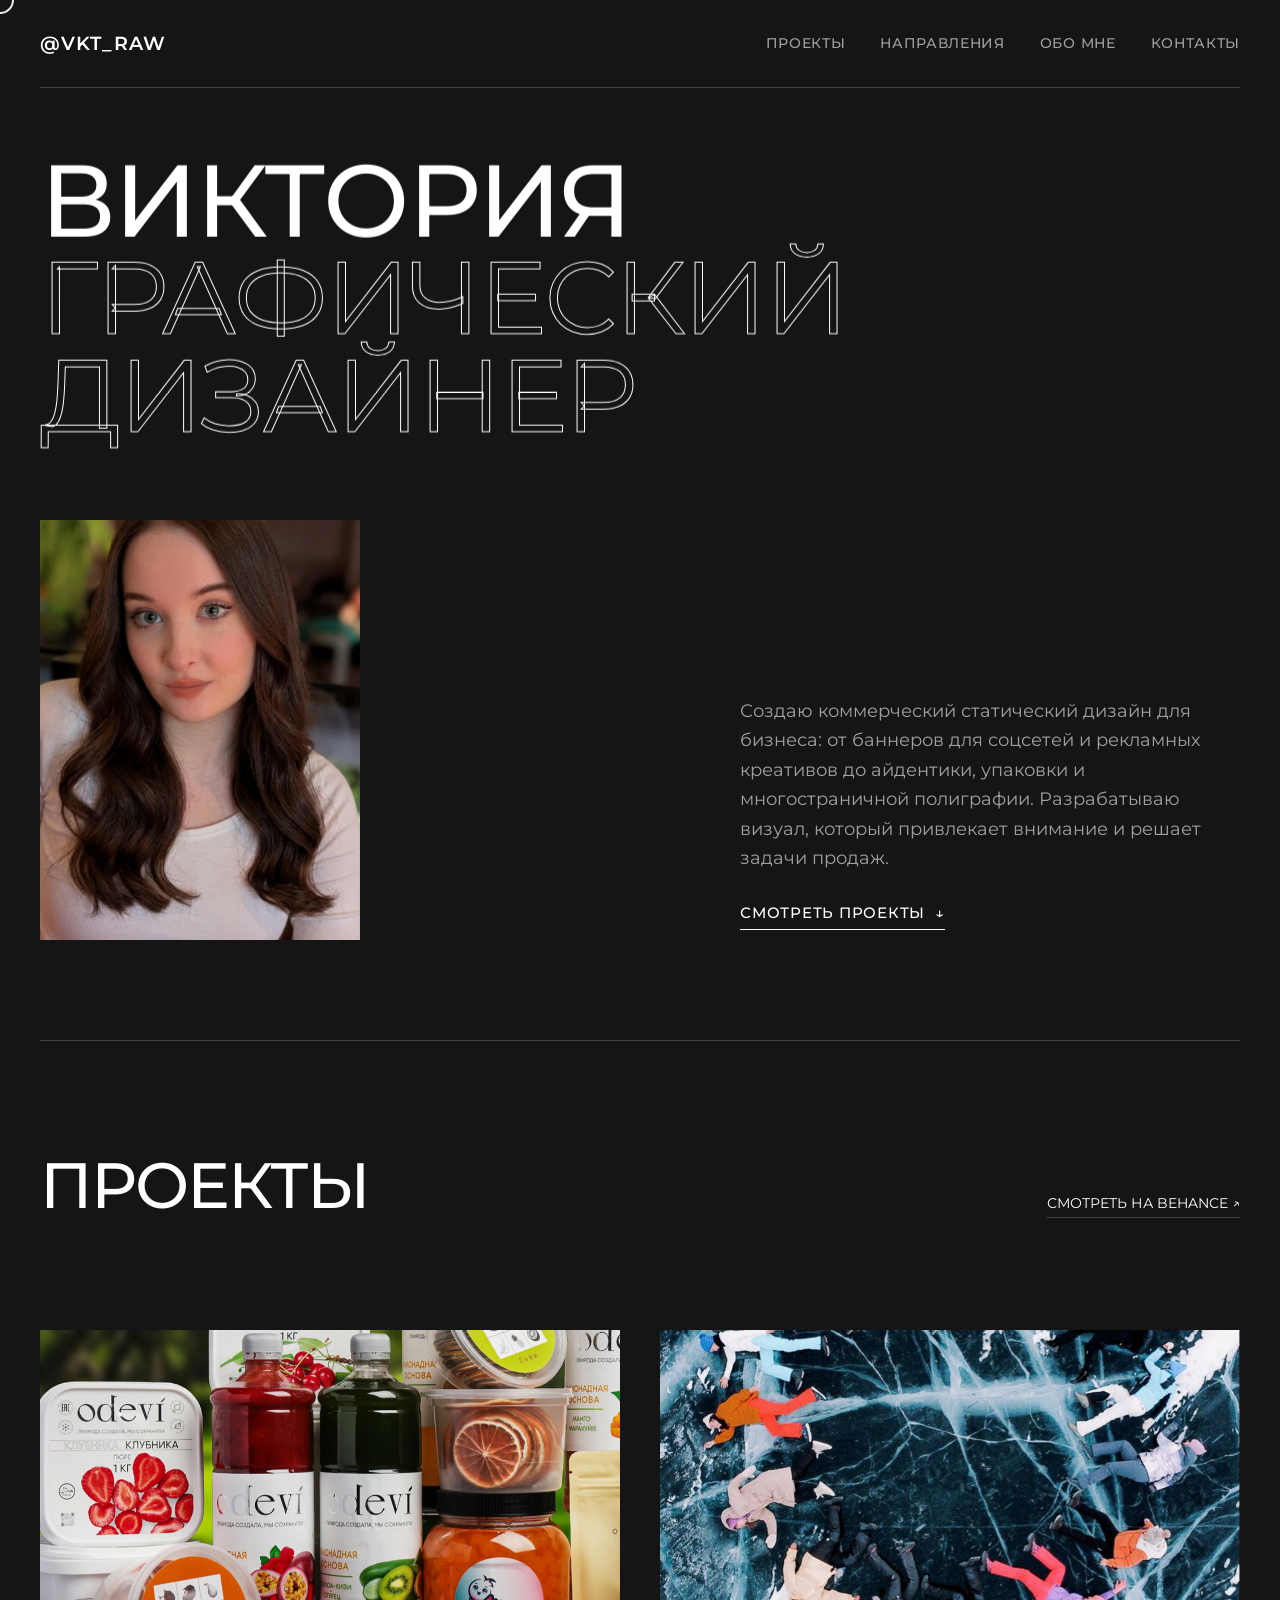
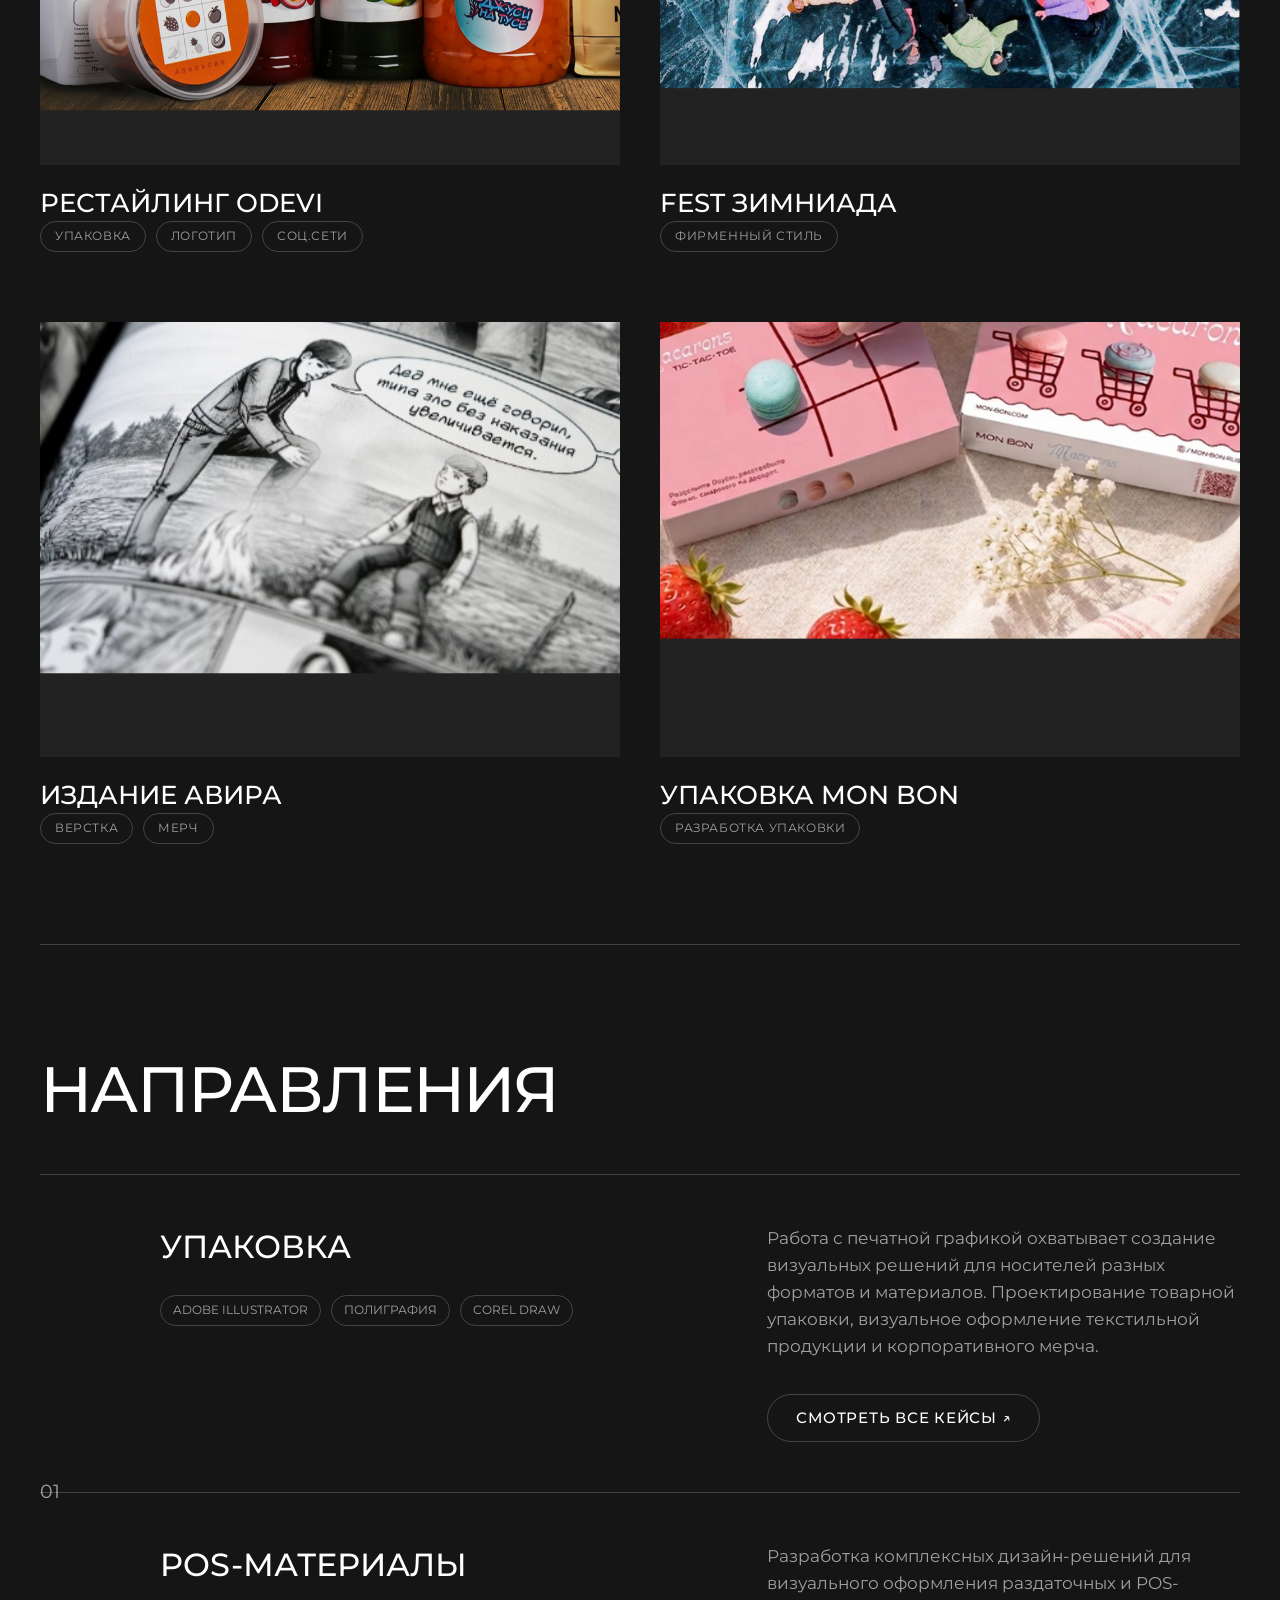
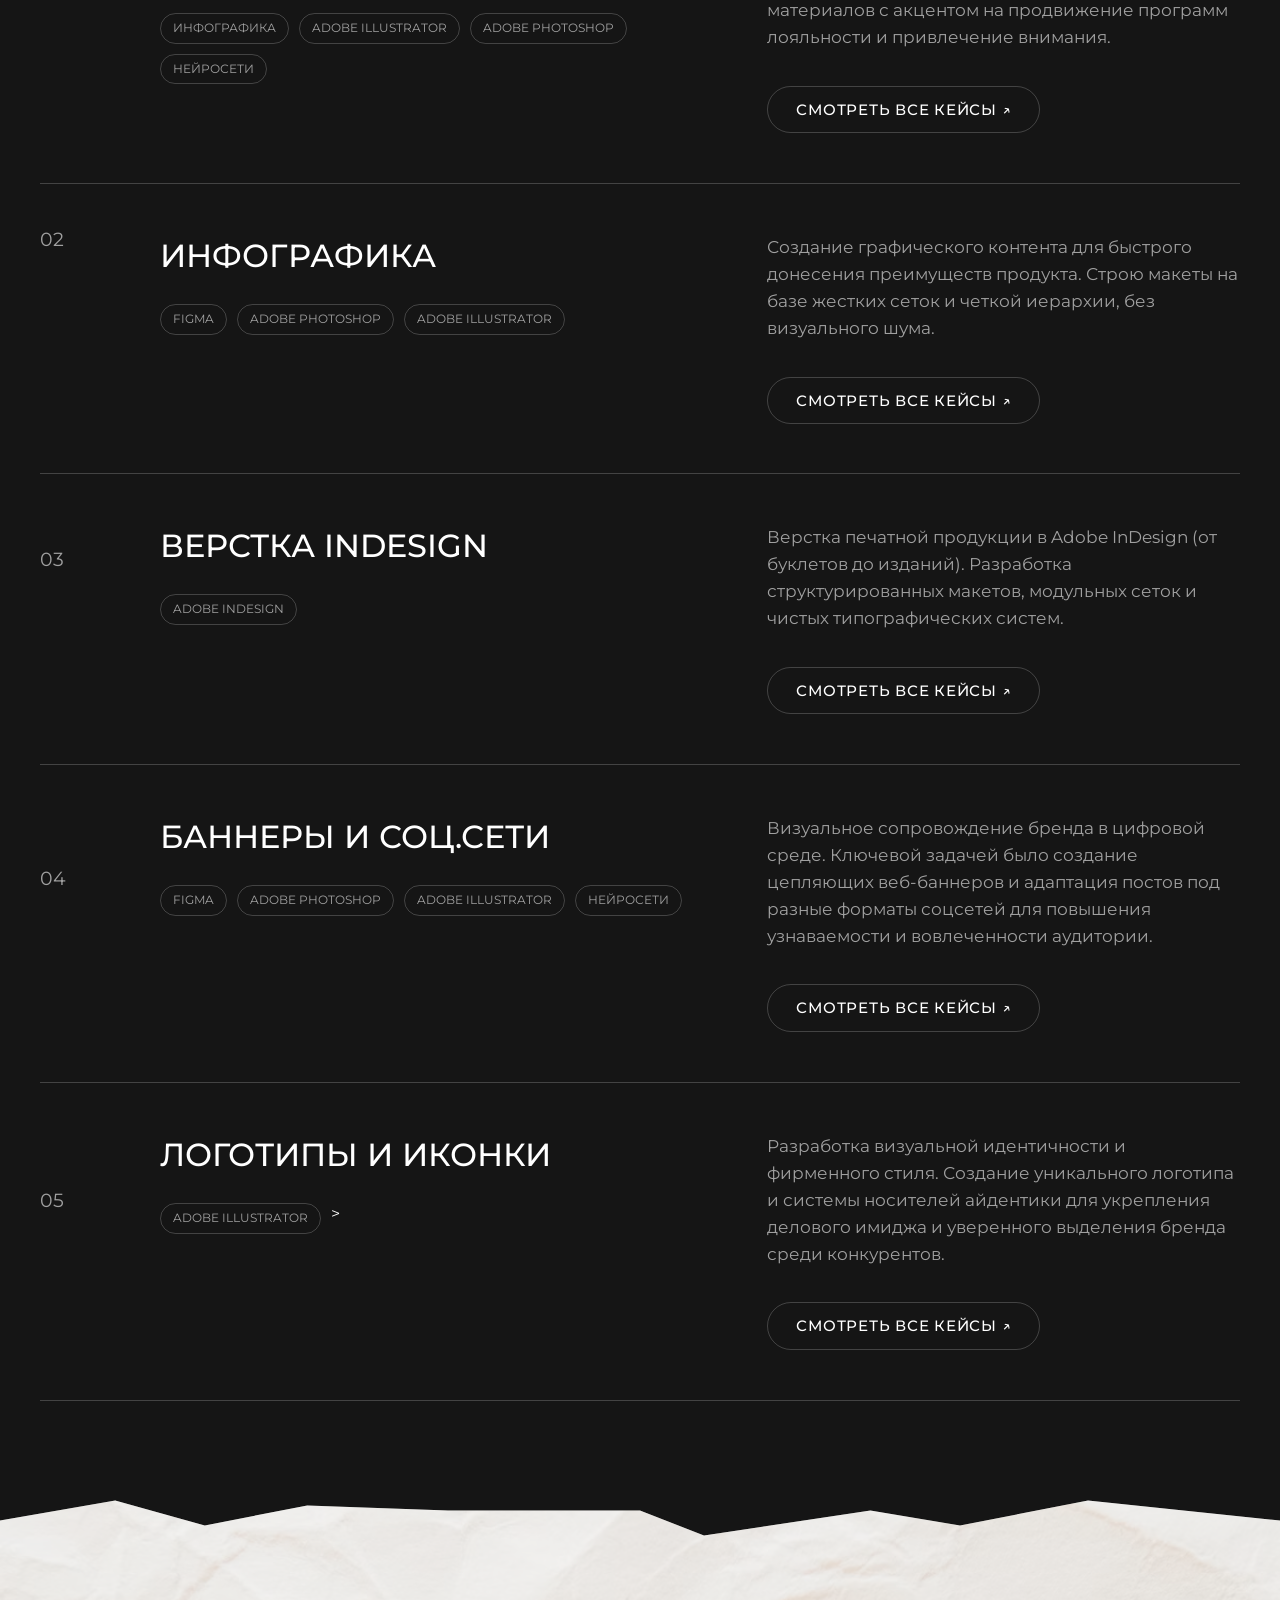
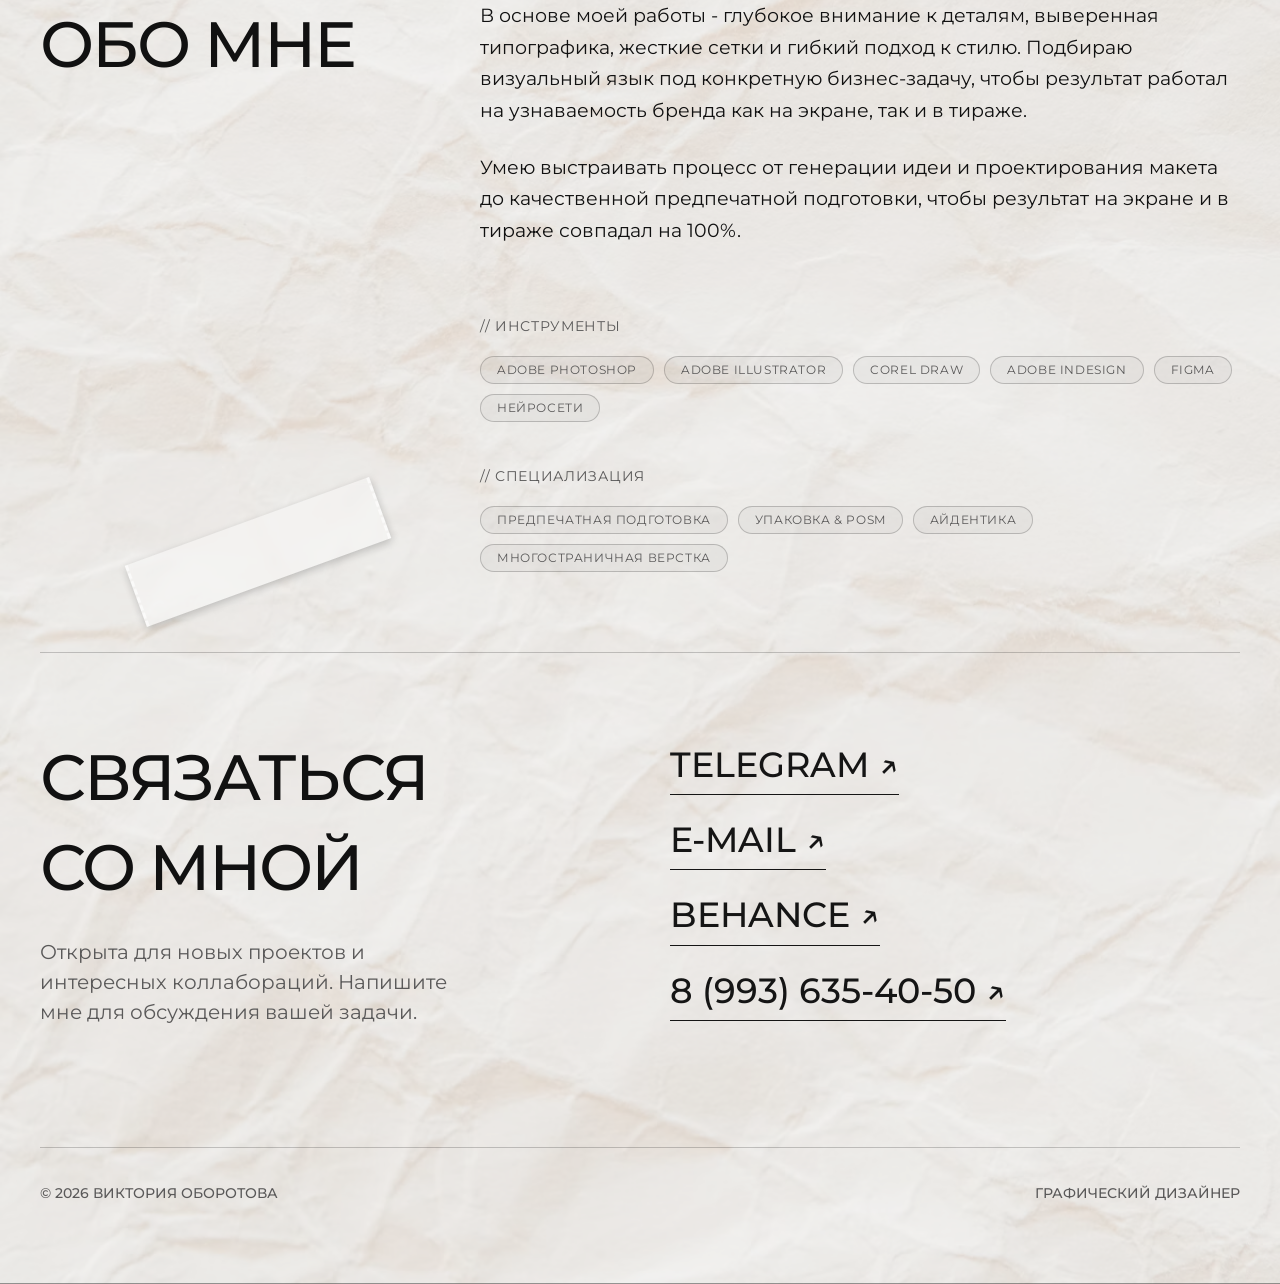
==== commit 62af5e6c: "logotypes" ====
--- a/index.html
+++ b/index.html
@@ -190,7 +190,7 @@
                         <div class="cases__col-title">
                             <h3 class="cases__title">Баннеры и соц.сети</h3>
                             <div class="cases__tags">
-                                <span>Figma</span><span>Photoshop</span><span>Illustrator</span><span>Нейросети</span>
+                                <span>Figma</span><span>Adobe Photoshop</span><span>Adobe Illustrator</span><span>Нейросети</span>
                             </div>
                         </div>
                         <div class="cases__col-desc">
@@ -198,6 +198,22 @@
                                 цепляющих веб-баннеров и адаптация постов под разные форматы соцсетей для повышения
                                 узнаваемости и вовлеченности аудитории.</p>
                             <a href="https://disk.yandex.ru/d/D0bwJGQxRH4D5Q" target="_blank"
+                                class="btn btn--outline">Смотреть все кейсы ↗</a>
+                        </div>
+                    </div>
+
+                    <div class="cases__item reveal">
+                        <div class="cases__num parallax-el" data-speed="-0.1">06</div>
+                        <div class="cases__col-title">
+                            <h3 class="cases__title">Логотипы и иконки</h3>
+                            <div class="cases__tags">
+                                <span>Adobe Illustrator</span>
+                                >
+                            </div>
+                        </div>
+                        <div class="cases__col-desc">
+                            <p>Разработка визуальной идентичности и фирменного стиля. Создание уникального логотипа и системы носителей айдентики для укрепления делового имиджа и уверенного выделения бренда среди конкурентов.</p>
+                            <a href="https://disk.yandex.ru/d/8knC8nWF3JEIBw" target="_blank"
                                 class="btn btn--outline">Смотреть все кейсы ↗</a>
                         </div>
                     </div>
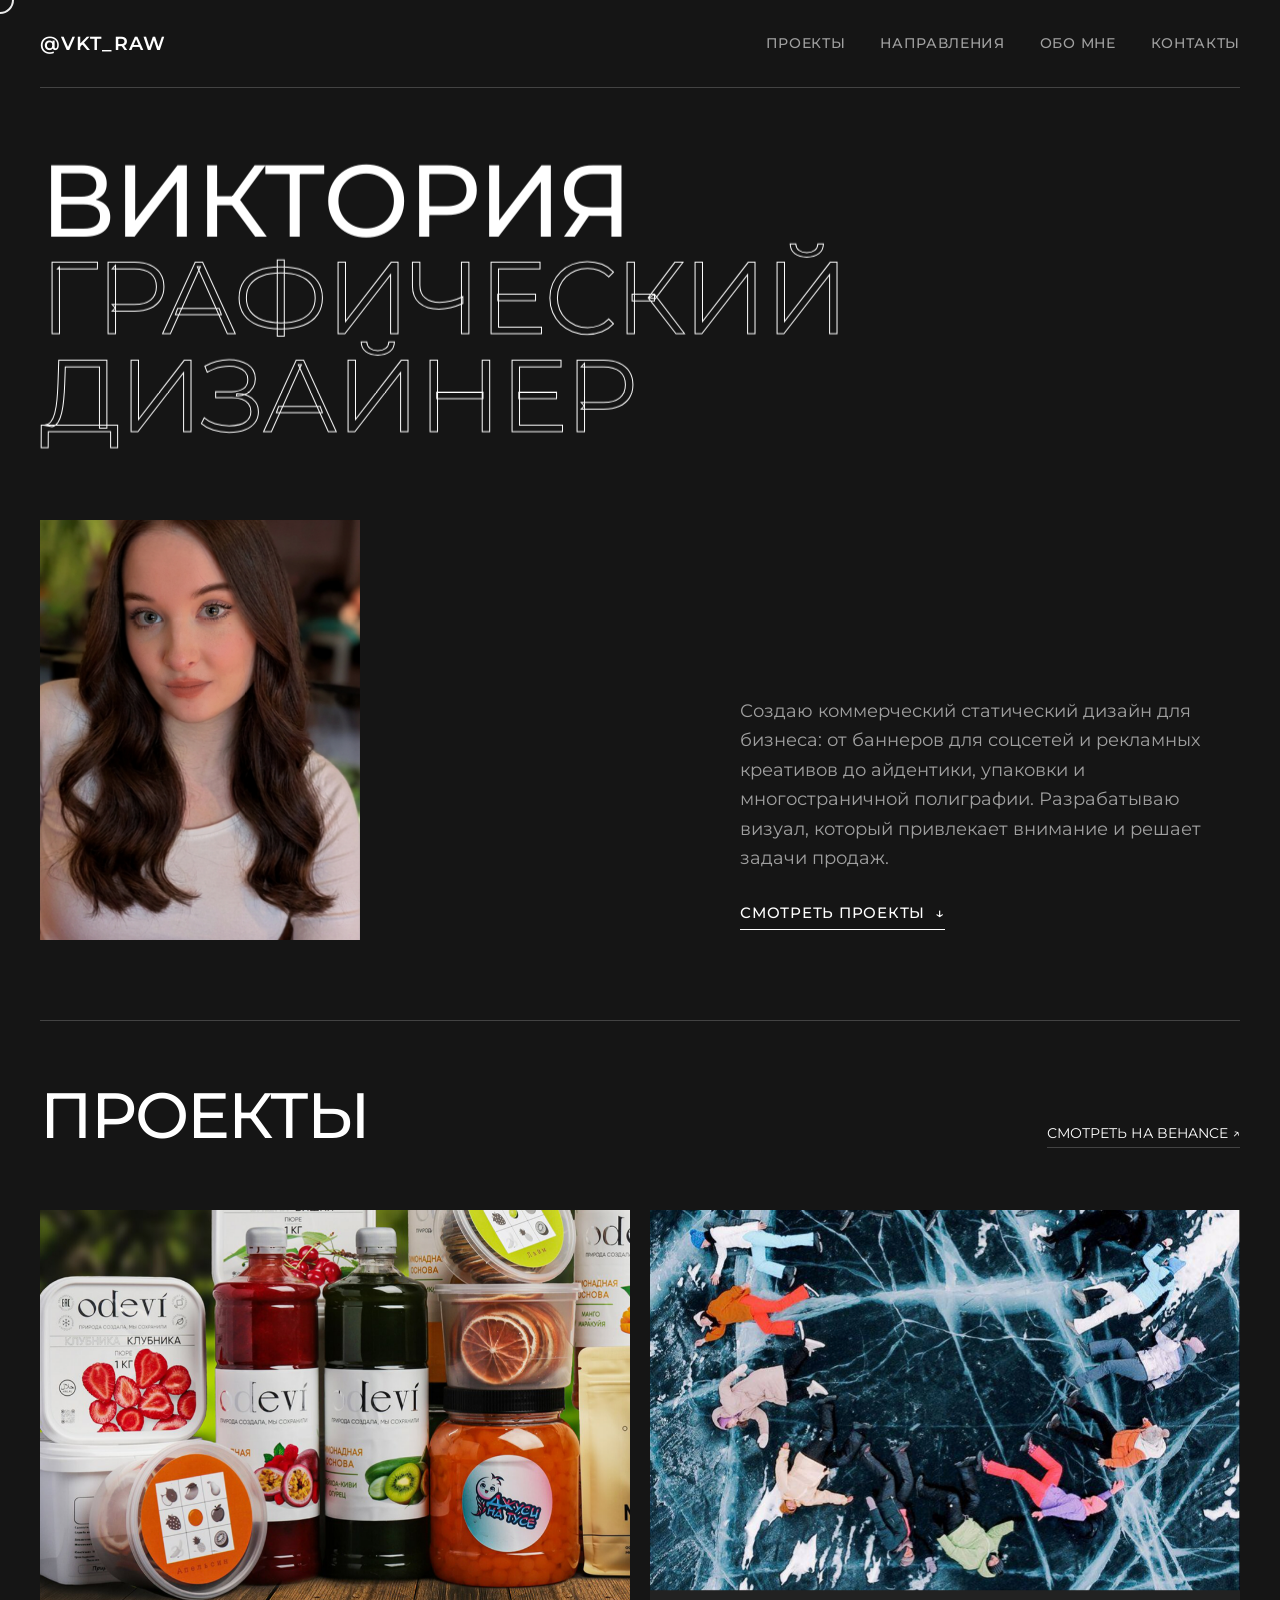
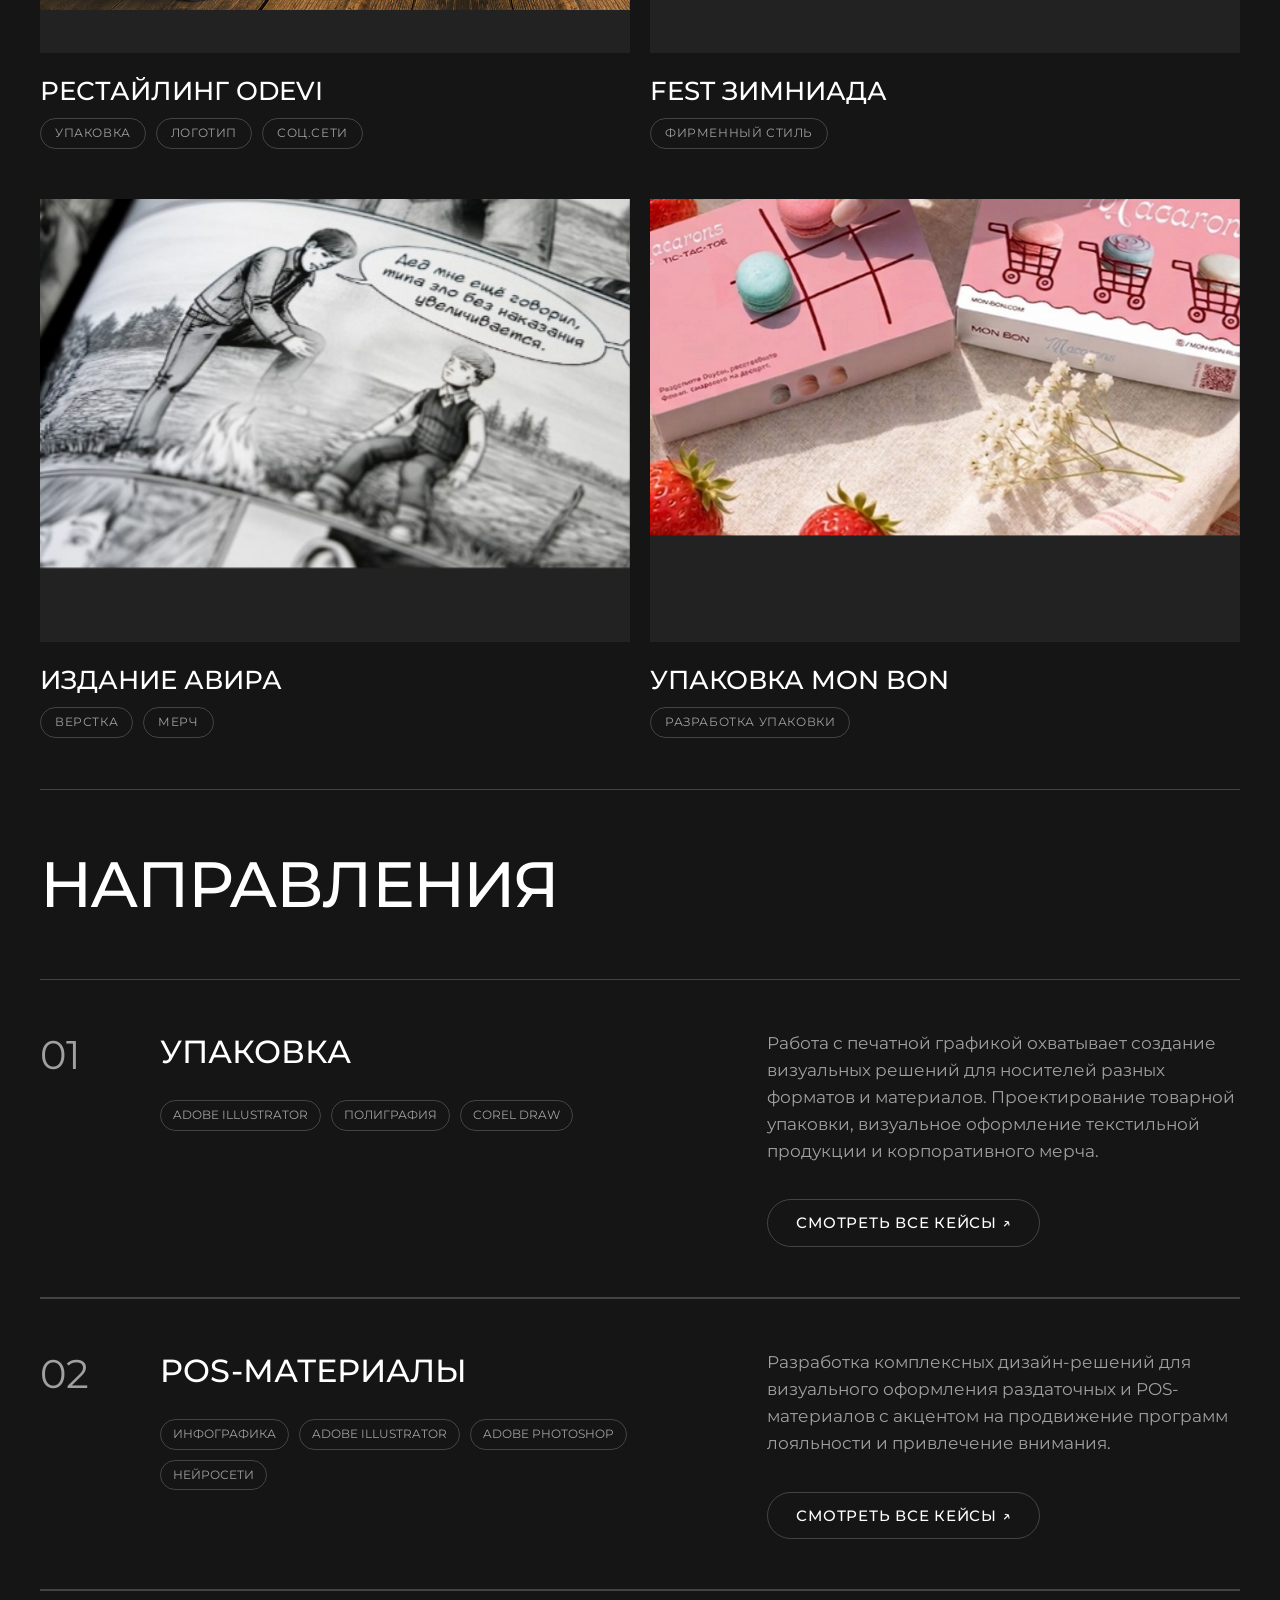
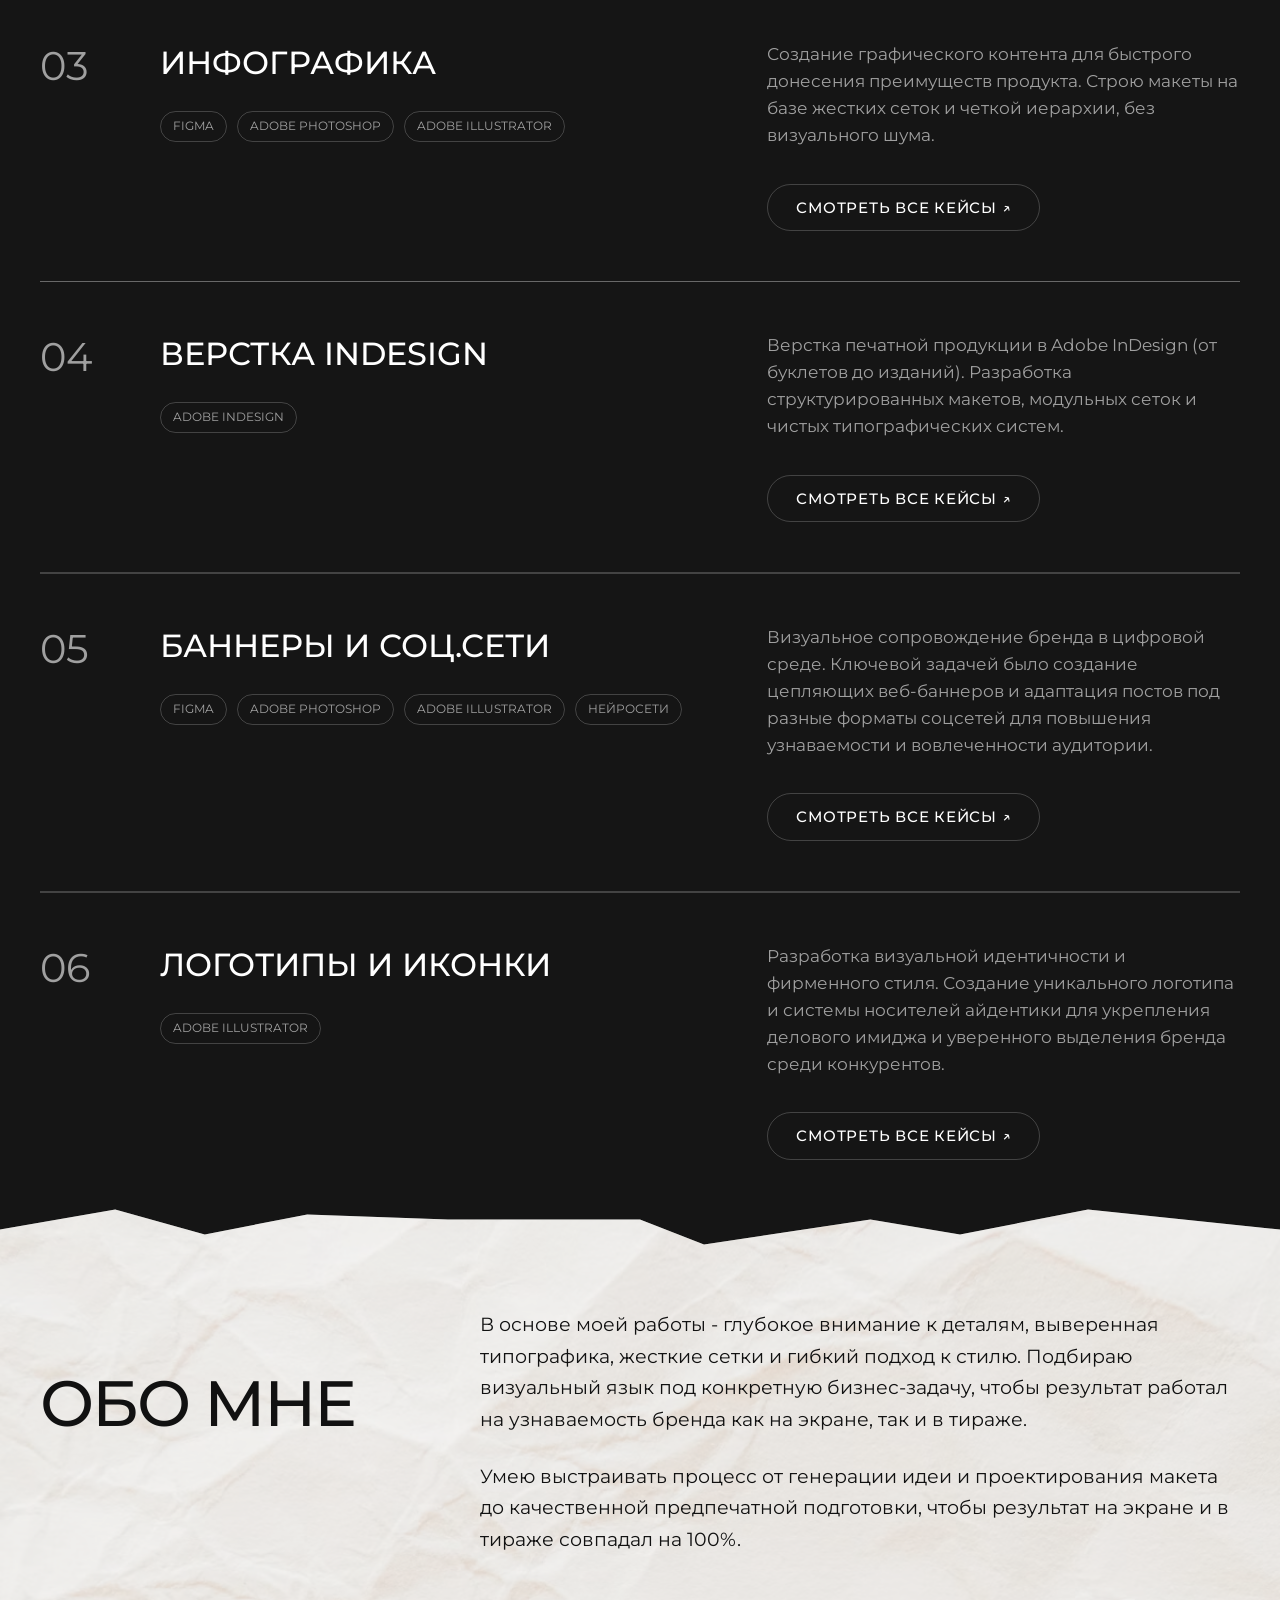
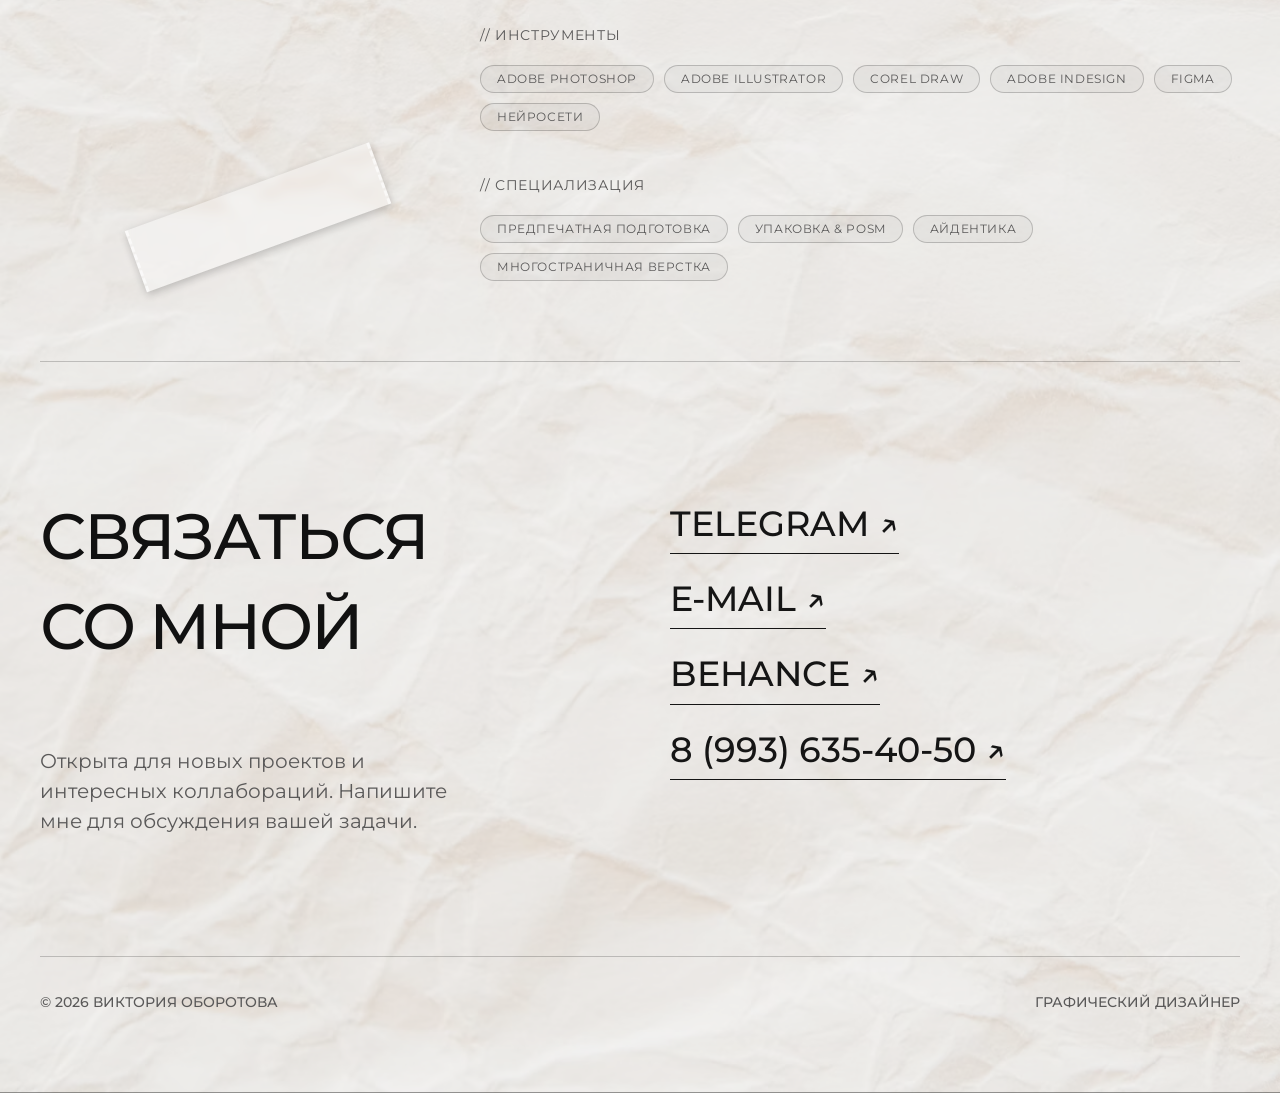
==== commit 2f21516d: "all upd" ====
--- a/index.html
+++ b/index.html
@@ -208,7 +208,7 @@
                             <h3 class="cases__title">Логотипы и иконки</h3>
                             <div class="cases__tags">
                                 <span>Adobe Illustrator</span>
-                                >
+                                
                             </div>
                         </div>
                         <div class="cases__col-desc">
--- a/style.css
+++ b/style.css
@@ -1 +1,670 @@
-.logo,.nav__link,.title{text-transform:uppercase}.nav__link:hover,body{color:var(--text-main-onblk)}.header,.hero{border-bottom:1px solid var(--border-dark)}.header,.hero__info,.nav{display:flex}.custom-cursor--hidden,.reveal{opacity:0}:root{--bg-color:#151515;--text-main-onblk:#ffffff;--text-muted-onblk:#a0a0a0;--text-main:#111111;--text-muted:#5a5959;--border-dark:rgba(255, 255, 255, 0.2);--border-light:rgba(0, 0, 0, 0.2);--bg-purple:#7e00c2}*{margin:0;padding:0;box-sizing:border-box;font-family:Montserrat,sans-serif}body{background-color:var(--bg-color);font-size:1rem;line-height:1.4;overflow-x:hidden;-webkit-font-smoothing:antialiased}.site-wrapper{animation:1s ease-out forwards smoothReveal}@keyframes smoothReveal{0%{opacity:0;transform:translateY(15px)}100%{opacity:1;transform:translateY(0)}}.container{max-width:1300px;margin:0 auto;padding:0 40px;width:100%}a{color:inherit;text-decoration:none}.parallax-el{will-change:transform}.title{font-weight:500}.title--main{font-size:clamp(3rem, 8vw, 7.5rem);line-height:.95;letter-spacing:-.02em}.title--outline{color:transparent;-webkit-text-stroke:1px var(--text-main-onblk);font-weight:400}.cases__col-desc p,.cases__num,.cases__tags span,.hero__desc,.nav__link,.project-card__tags span{color:var(--text-muted-onblk)}.title--section{font-size:clamp(2.5rem, 5vw, 4rem);font-weight:500;letter-spacing:-.03em;margin-bottom:40px}.btn,.logo,.nav__link,.paper-footer .cases__tags span,.project-card__tags span{letter-spacing:.05em}.hero__top,.section-header{margin-bottom:60px}.header{justify-content:space-between;align-items:center;padding:30px 0}.logo{font-weight:600;font-size:1.2rem}.nav{gap:35px}.nav__link{font-size:.85rem;font-weight:500;transition:color .3s}.btn,.footer__link,.section-link{transition:opacity .3s}.hero{padding:80px 0 100px}.hero__bottom{display:flex;gap:60px;align-items:flex-end;justify-content:space-between}.hero__photo-wrapper{width:320px;height:420px;flex-shrink:0;overflow:hidden;position:relative}.hero__photo{width:100%;height:130%;object-fit:cover;position:absolute;top:-15%;left:0}.hero__info{max-width:500px;flex-direction:column;gap:30px;padding-bottom:10px}.hero__desc{font-size:1.15rem;line-height:1.6;font-weight:400}.btn,.project-card__title{font-weight:500;text-transform:uppercase}.btn{display:inline-flex;align-items:center;gap:10px;font-size:.95rem;border-bottom:1px solid var(--text-main-onblk);padding-bottom:5px;width:fit-content}.btn--outline,.cases__item:last-child,.projects,.section-link{border-bottom:1px solid var(--border-dark)}.btn:hover,.section-link:hover{opacity:.7}.btn--outline{border:1px solid var(--border-dark);padding:12px 28px;border-radius:40px}.btn--outline:hover{background:var(--text-main-onblk);color:var(--bg-color)}.projects{padding:100px 0}.section-header{display:flex;justify-content:space-between;align-items:baseline}.section-link{font-size:.9rem;text-transform:uppercase;padding-bottom:4px}.projects__grid{display:grid;grid-template-columns:repeat(2,1fr);gap:70px 40px}.project-card{display:flex;flex-direction:column;gap:20px}.project-card__image{width:100%;aspect-ratio:4/3;overflow:hidden;background:#222;position:relative}.parallax-img-wrapper{width:100%;height:125%;position:absolute;top:-12.5%;left:0}.paper-footer,.paper-footer-wrapper{position:relative;width:100%}.project-card__image img{width:100%;height:100%;object-fit:cover;transition:transform .6s cubic-bezier(.16, 1, .3, 1),filter .6s}.project-card:hover .project-card__image img{transform:scale(1.04);filter:brightness(.9)}.project-card__title{font-size:1.6rem}.cases__tags,.project-card__tags{display:flex;gap:10px;flex-wrap:wrap}.project-card__tags span{font-size:.75rem;text-transform:uppercase;padding:6px 14px;border:1px solid var(--border-dark);border-radius:30px}.cases{padding:100px 0}.cases__list{display:flex;flex-direction:column}.cases__item{display:grid;grid-template-columns:80px 1.2fr 1fr;gap:40px;padding:50px 0;border-top:1px solid var(--border-dark)}.cases__num{font-size:1.2rem;font-weight:400}.cases__title,.footer__bottom,.footer__link{text-transform:uppercase;font-weight:500}.cases__title{font-size:2rem;margin-bottom:25px}.cases__tags span{font-size:.75rem;text-transform:uppercase;padding:6px 12px;border:1px solid var(--border-dark);border-radius:30px}.cases__col-desc p{font-size:1.05rem;line-height:1.6;margin-bottom:35px;font-weight:400}.paper-footer{background-color:#fdfdfc;clip-path:polygon(0% 20px,9% 0px,16% 25px,24% 5px,35% 10px,50% 10px,55% 35px,68% 10px,75% 25px,85% 0px,100% 20px,100% 100%,0% 100%);padding:100px 0 80px;color:var(--accent-purple);z-index:1;overflow:hidden}.about,.about .title--section,.about__text p{color:var(--text-main)}.paper-footer::before{content:'';position:absolute;top:0;left:0;width:100%;height:100%;background-image:url('assets/paper.avif');background-size:cover;background-position:center;background-attachment:fixed;opacity:.3;z-index:-1;pointer-events:none}.paper-footer .container{position:relative;z-index:2}.tape-wrapper{position:absolute;top:-20px;left:10%;z-index:20}.custom-cursor {position:fixed;top:0;left:0}.tape{width:260px;height:65px;background:rgba(255,255,255,.35);backdrop-filter:blur(5px);box-shadow:0 3px 8px rgba(0,0,0,.2);border-left:3px dashed rgba(255,255,255,.6);border-right:3px dashed rgba(255,255,255,.6)}.top-left-tape{transform:rotate(-20deg)}.about{padding-bottom:80px;margin-bottom:80px;border-bottom:1px solid var(--border-light)}.about__grid{display:grid;grid-template-columns:1fr 2fr;gap:60px}.about__text{display:flex;flex-direction:column;gap:25px;margin-bottom:70px}.about__text p{font-size:1.2rem;line-height:1.65;font-weight:400}.about__skills-wrap{display:flex;flex-direction:column;gap:45px}.about__skills-group>span:first-child{display:block;font-size:.85rem;text-transform:uppercase;color:var(--text-muted);margin-bottom:20px;letter-spacing:.05em}.paper-footer .cases__tags span{display:inline-flex;align-items:center;justify-content:center;font-size:.75rem;font-weight:400;text-transform:uppercase;padding:7px 16px;border:1px solid var(--border-light);border-radius:30px;color:var(--text-muted);background:rgba(0,0,0,.03);line-height:1;white-space:nowrap}.footer__grid{display:grid;grid-template-columns:1fr 1fr;gap:60px;margin-bottom:120px}.paper-footer .title--section{margin-bottom:25px;color:var(--text-main)}.footer__desc{font-size:1.25rem;line-height:1.5;color:var(--text-muted);max-width:450px}.footer__right{display:flex;flex-direction:column;gap:20px;align-items:flex-start;justify-content:center}.footer__link{font-size:2.2rem;border-bottom:1px solid var(--bg-color);padding-bottom:5px;color:#151515}.footer__link:hover{opacity:.5}.footer__bottom{display:flex;justify-content:space-between;padding-top:35px;border-top:1px solid var(--border-light);font-size:.9rem;color:var(--text-muted)}@media screen and (max-width:992px){.cases__item{grid-template-columns:1fr;gap:25px;padding:40px 0}.cases__num{display:none}.about__grid,.footer__grid{grid-template-columns:1fr;gap:50px}.hero__bottom{flex-direction:column;align-items:flex-start;gap:40px}.hero__photo-wrapper{width:100%;height:auto;aspect-ratio:4/3}}@media screen and (max-width:768px){.title--main{font-size:clamp(2.5rem, 10vw, 4rem)}.projects__grid{grid-template-columns:1fr;gap:50px}.header{flex-direction:column;gap:25px;align-items:flex-start}.nav{flex-wrap:wrap;gap:15px}.footer__link{font-size:1.5rem}}a,body,button{cursor:none}.custom-cursor{width:28px;height:28px;border:2px solid #fff;border-radius:50%;pointer-events:none;transform:translate(-50%,-50%);transition:transform .12s ease-out,width .25s,height .25s,background-color .25s;z-index:9999;mix-blend-mode:difference}.custom-cursor--hover{width:48px;height:48px;background-color:rgba(255,255,255,.15);border-width:1.5px}.reveal{transform:translateY(45px);transition:opacity .8s cubic-bezier(.16, 1, .3, 1),transform .8s cubic-bezier(.16, 1, .3, 1);will-change:opacity,transform}.reveal.active{opacity:1;transform:translateY(0)}.project-card.reveal:first-child{transition-delay:0s}.project-card.reveal:nth-child(2){transition-delay:0.15s}.project-card.reveal:nth-child(3){transition-delay:0.1s}.project-card.reveal:nth-child(4){transition-delay:0.25s}+/* =========================================
+ПЕРЕМЕННЫЕ И БАЗОВЫЕ СТИЛИ
+========================================= */
+:root {
+    --bg-color: #151515;
+    --text-main-onblk: #ffffff;
+    --text-muted-onblk: #a0a0a0;
+    --text-main: #111111;
+    --text-muted: #5a5959;
+    --border-dark: rgba(255, 255, 255, 0.2);
+    --border-light: rgba(0, 0, 0, 0.2);
+    --bg-purple: #7e00c2;
+}
+
+* {
+    margin: 0;
+    padding: 0;
+    box-sizing: border-box;
+    font-family: 'Montserrat', sans-serif;
+}
+
+body {
+    background-color: var(--bg-color);
+    color: var(--text-main-onblk);
+    font-size: 1rem;
+    line-height: 1.4;
+    overflow-x: hidden;
+    -webkit-font-smoothing: antialiased;
+}
+
+a, body, button {
+    cursor: none; /* Скрыт стандартный курсор */
+}
+
+a {
+    color: inherit;
+    text-decoration: none;
+}
+
+/* =========================================
+2. LAYOUT И УТИЛИТЫ
+========================================= */
+.site-wrapper {
+    animation: 1s ease-out forwards smoothReveal;
+}
+
+@keyframes smoothReveal {
+    0% { opacity: 0; transform: translateY(15px); }
+    100% { opacity: 1; transform: translateY(0); }
+}
+
+.container {
+    max-width: 1300px;
+    margin: 0 auto;
+    padding: 0 40px;
+    width: 100%;
+}
+
+.parallax-el {
+    will-change: transform;
+}
+
+/* Анимация появления элементов */
+.reveal {
+    opacity: 0;
+    transform: translateY(45px);
+    transition: opacity .8s cubic-bezier(.16, 1, .3, 1), transform .8s cubic-bezier(.16, 1, .3, 1);
+    will-change: opacity, transform;
+}
+
+.reveal.active {
+    opacity: 1;
+    transform: translateY(0);
+}
+
+.project-card.reveal:first-child { transition-delay: 0s; }
+.project-card.reveal:nth-child(2) { transition-delay: 0.15s; }
+.project-card.reveal:nth-child(3) { transition-delay: 0.1s; }
+.project-card.reveal:nth-child(4) { transition-delay: 0.25s; }
+
+/* =========================================
+3. ТИПОГРАФИКА
+========================================= */
+.title {
+    font-weight: 500;
+    text-transform: uppercase;
+}
+
+.title--main {
+    font-size: clamp(3rem, 8vw, 7.5rem);
+    line-height: .95;
+    letter-spacing: -.02em;
+}
+
+.title--outline {
+    color: transparent;
+    -webkit-text-stroke: 1px var(--text-main-onblk);
+    font-weight: 400;
+}
+
+.title--section {
+    font-size: clamp(2.5rem, 5vw, 4rem);
+    font-weight: 500;
+    letter-spacing: -.03em;
+    padding: 50px 0;
+}
+
+/* =========================================
+4. КНОПКИ И ССЫЛКИ
+========================================= */
+.btn, .footer__link, .section-link {
+    transition: opacity .3s;
+}
+
+.btn {
+    display: inline-flex;
+    align-items: center;
+    gap: 10px;
+    font-size: .95rem;
+    font-weight: 500;
+    text-transform: uppercase;
+    letter-spacing: .05em;
+    border-bottom: 1px solid var(--text-main-onblk);
+    padding-bottom: 5px;
+    width: fit-content;
+}
+
+.btn:hover, .section-link:hover {
+    opacity: .7;
+}
+
+.btn--outline {
+    border: 1px solid var(--border-dark);
+    padding: 12px 28px;
+    border-radius: 40px;
+}
+
+.btn--outline:hover {
+    background: var(--text-main-onblk);
+    color: var(--bg-color);
+}
+
+.section-link {
+    font-size: .9rem;
+    text-transform: uppercase;
+    padding-bottom: 4px;
+    border-bottom: 1px solid var(--border-dark);
+}
+
+/* =========================================
+5. HEADER И NAVIGATION
+========================================= */
+.header {
+    display: flex;
+    justify-content: space-between;
+    align-items: center;
+    padding: 30px 0;
+    border-bottom: 1px solid var(--border-dark);
+}
+
+.logo {
+    font-weight: 600;
+    font-size: 1.2rem;
+    text-transform: uppercase;
+    letter-spacing: .05em;
+}
+
+.nav {
+    display: flex;
+    gap: 35px;
+}
+
+.nav__link {
+    font-size: .85rem;
+    font-weight: 500;
+    text-transform: uppercase;
+    letter-spacing: .05em;
+    color: var(--text-muted-onblk);
+    transition: color .3s;
+}
+
+.nav__link:hover {
+    color: var(--text-main-onblk);
+}
+
+/* =========================================
+6. HERO SECTION
+========================================= */
+.hero {
+    display: flex;
+    flex-direction: column;
+    padding: 80px 0 80px;
+    border-bottom: 1px solid var(--border-dark);
+}
+
+.hero__top {
+    margin-bottom: 60px;
+}
+
+.hero__bottom {
+    display: flex;
+    gap: 60px;
+    align-items: flex-end;
+    justify-content: space-between;
+}
+
+.hero__photo-wrapper {
+    width: 320px;
+    height: 420px;
+    flex-shrink: 0;
+    overflow: hidden;
+    position: relative;
+}
+
+.hero__photo {
+    width: 100%;
+    height: 130%;
+    object-fit: cover;
+    position: absolute;
+    top: -15%;
+    left: 0;
+}
+
+.hero__info {
+    display: flex;
+    max-width: 500px;
+    flex-direction: column;
+    gap: 30px;
+    padding-bottom: 10px;
+}
+
+.hero__desc {
+    font-size: 1.15rem;
+    line-height: 1.6;
+    font-weight: 400;
+    color: var(--text-muted-onblk);
+}
+
+/* =========================================
+7. PROJECTS SECTION
+========================================= */
+.projects {
+    border-bottom: 1px solid var(--border-dark);
+}
+
+.section-header {
+    display: flex;
+    justify-content: space-between;
+    align-items: baseline;
+}
+
+.projects__grid {
+    display: grid;
+    grid-template-columns: repeat(2, 1fr);
+    column-gap: 20px;
+}
+
+.project-card {
+    display: flex;
+    flex-direction: column;
+    gap: 10px;
+}
+
+.project-card__image {
+    width: 100%;
+    aspect-ratio: 4/3;
+    overflow: hidden;
+    background: #222;
+    position: relative;
+}
+
+.parallax-img-wrapper {
+    width: 100%;
+    height: 125%;
+    position: absolute;
+    top: -12.5%;
+    left: 0;
+}
+
+.project-card__image img {
+    width: 100%;
+    height: 100%;
+    object-fit: cover;
+    transition: transform .6s cubic-bezier(.16, 1, .3, 1), filter .6s;
+}
+
+.project-card:hover .project-card__image img {
+    transform: scale(1.04);
+    filter: brightness(.9);
+}
+
+.project-card__title {
+    font-size: 1.6rem;
+    font-weight: 500;
+    text-transform: uppercase;
+    padding-bottom: 10px;
+    padding-top: 10px;
+}
+
+.project-card__tags {
+    display: flex;
+    gap: 10px;
+    flex-wrap: wrap;
+    padding-bottom: 50px;
+}
+
+.project-card__tags span {
+    font-size: 0.75rem;
+    text-transform: uppercase;
+    letter-spacing: .05em;
+    color: var(--text-muted-onblk);
+    padding: 6px 14px;
+    border: 1px solid var(--border-dark);
+    border-radius: 30px;
+}
+
+/* =========================================
+8. CASES SECTION
+========================================= */
+.cases__list {
+    display: flex;
+    flex-direction: column;
+}
+
+.cases__item {
+    display: grid;
+    grid-template-columns: 80px 1.2fr 1fr;
+    gap: 40px;
+    padding: 50px 0;
+    border-top: 1px solid var(--border-dark);
+}
+
+/* Добавляем границу снизу всем элементам, КРОМЕ последнего */
+.cases__item:not(:last-child) {
+    border-bottom: 1px solid var(--border-dark);
+}
+
+.cases__num {
+    align-self: start;
+    transform: none !important;
+    line-height: 1;
+    margin-top: 5px;
+    font-size: 2.5rem;
+    font-weight: 400;
+    color: var(--text-muted-onblk);
+}
+
+.cases__title {
+    font-size: 2rem;
+    font-weight: 500;
+    text-transform: uppercase;
+    margin-bottom: 25px;
+}
+
+.cases__tags {
+    display: flex;
+    gap: 10px;
+    flex-wrap: wrap;
+}
+
+.cases__tags span {
+    font-size: .75rem;
+    text-transform: uppercase;
+    color: var(--text-muted-onblk);
+    padding: 6px 12px;
+    border: 1px solid var(--border-dark);
+    border-radius: 30px;
+}
+
+.cases__col-desc p {
+    font-size: 1.05rem;
+    line-height: 1.6;
+    margin-bottom: 35px;
+    font-weight: 400;
+    color: var(--text-muted-onblk);
+}
+
+/* =========================================
+9. ABOUT SECTION
+========================================= */
+.about {
+    padding-bottom: 80px;
+    margin-bottom: 80px;
+    border-bottom: 1px solid var(--border-light);
+    color: var(--text-main);
+}
+
+.about .title--section {
+    color: var(--text-main);
+}
+
+.about__grid {
+    display: grid;
+    grid-template-columns: 1fr 2fr;
+    gap: 60px;
+}
+
+.about__text {
+    display: flex;
+    flex-direction: column;
+    gap: 25px;
+    margin-bottom: 70px;
+}
+
+.about__text p {
+    font-size: 1.2rem;
+    line-height: 1.65;
+    font-weight: 400;
+    color: var(--text-main);
+}
+
+.about__skills-wrap {
+    display: flex;
+    flex-direction: column;
+    gap: 45px;
+}
+
+.about__skills-group > span:first-child {
+    display: block;
+    font-size: .85rem;
+    text-transform: uppercase;
+    color: var(--text-muted);
+    margin-bottom: 20px;
+    letter-spacing: .05em;
+}
+
+/* =========================================
+10. FOOTER & PAPER FOOTER
+========================================= */
+.paper-footer-wrapper {
+    position: relative;
+    width: 100%;
+}
+
+.paper-footer {
+    position: relative;
+    width: 100%;
+    background-color: #fdfdfc;
+    clip-path: polygon(0% 20px, 9% 0px, 16% 25px, 24% 5px, 35% 10px, 50% 10px, 55% 35px, 68% 10px, 75% 25px, 85% 0px, 100% 20px, 100% 100%, 0% 100%);
+    padding: 100px 0 80px;
+    color: var(--accent-purple);
+    z-index: 1;
+    overflow: hidden;
+}
+
+.paper-footer::before {
+    content: '';
+    position: absolute;
+    top: 0; left: 0;
+    width: 100%; height: 100%;
+    background-image: url('assets/paper.avif');
+    background-size: cover;
+    background-position: center;
+    background-attachment: fixed;
+    opacity: .3;
+    z-index: -1;
+    pointer-events: none;
+}
+
+.paper-footer .container {
+    position: relative;
+    z-index: 2;
+}
+
+.paper-footer .title--section {
+    margin-bottom: 25px;
+    color: var(--text-main);
+}
+
+.paper-footer .cases__tags span {
+    display: inline-flex;
+    align-items: center;
+    justify-content: center;
+    font-size: .75rem;
+    font-weight: 400;
+    text-transform: uppercase;
+    letter-spacing: .05em;
+    padding: 7px 16px;
+    border: 1px solid var(--border-light);
+    border-radius: 30px;
+    color: var(--text-muted);
+    background: rgba(0, 0, 0, .03);
+    line-height: 1;
+    white-space: nowrap;
+}
+
+.footer__grid {
+    display: grid;
+    grid-template-columns: 1fr 1fr;
+    gap: 60px;
+    margin-bottom: 120px;
+}
+
+.footer__desc {
+    font-size: 1.25rem;
+    line-height: 1.5;
+    color: var(--text-muted);
+    max-width: 450px;
+}
+
+.footer__right {
+    display: flex;
+    flex-direction: column;
+    gap: 20px;
+    align-items: flex-start;
+    justify-content: center;
+}
+
+.footer__link {
+    font-size: 2.2rem;
+    font-weight: 500;
+    text-transform: uppercase;
+    border-bottom: 1px solid var(--bg-color);
+    padding-bottom: 5px;
+    color: #151515;
+}
+
+.footer__link:hover {
+    opacity: .5;
+}
+
+.footer__bottom {
+    display: flex;
+    justify-content: space-between;
+    padding-top: 35px;
+    border-top: 1px solid var(--border-light);
+    font-size: .9rem;
+    font-weight: 500;
+    text-transform: uppercase;
+    color: var(--text-muted);
+}
+
+/* Tape effect */
+.tape-wrapper {
+    position: absolute;
+    top: -20px;
+    left: 10%;
+    z-index: 20;
+}
+
+.tape {
+    width: 260px;
+    height: 65px;
+    background: rgba(255, 255, 255, .35);
+    backdrop-filter: blur(5px);
+    box-shadow: 0 3px 8px rgba(0, 0, 0, .2);
+    border-left: 3px dashed rgba(255, 255, 255, .6);
+    border-right: 3px dashed rgba(255, 255, 255, .6);
+}
+
+.top-left-tape {
+    transform: rotate(-20deg);
+}
+
+/* =========================================
+11. КАСТОМНЫЙ КУРСОР
+========================================= */
+.custom-cursor {
+    position: fixed;
+    top: 0; left: 0;
+    width: 28px; height: 28px;
+    border: 2px solid #fff;
+    border-radius: 50%;
+    pointer-events: none;
+    transform: translate(-50%, -50%);
+    transition: transform .12s ease-out, width .25s, height .25s, background-color .25s;
+    z-index: 9999;
+    mix-blend-mode: difference;
+}
+
+.custom-cursor--hidden {
+    opacity: 0;
+}
+
+.custom-cursor--hover {
+    width: 48px;
+    height: 48px;
+    background-color: rgba(255, 255, 255, .15);
+    border-width: 1.5px;
+}
+
+/* =========================================
+12. АДАПТИВНОСТЬ (MEDIA QUERIES)
+========================================= */
+
+/* Планшеты и небольшие десктопы */
+@media screen and (max-width: 992px) {
+
+    .cases__item {
+        grid-template-columns: 1fr;
+        gap: 25px;
+        padding: 40px 0;
+    }
+    
+    .cases__num {
+        display: none;
+    }
+    
+    .hero {
+        padding: 50px 0;
+    }
+.about__grid {
+
+    gap: 0px;
+}
+    .about__grid,
+    .footer__grid {
+        grid-template-columns: 1fr;
+
+    }
+    
+    .hero__bottom {
+        flex-direction: column;
+        align-items: flex-start;
+
+    }
+    
+    .hero__photo-wrapper {
+        width: 100%;
+        height: auto;
+        aspect-ratio: 4/3;
+    }
+
+}
+
+/* Мобильные устройства */
+@media screen and (max-width: 768px) {
+    .about {
+    padding-bottom: 30px;
+    margin-bottom: 0px;
+    border-bottom: 1px solid var(--border-light);
+    color: var(--text-main);
+}
+ .container {
+        padding: 15px;
+    }
+    .title--main {
+        font-size: clamp(2.5rem, 10vw, 4rem);
+    }
+
+    .projects__grid {
+        grid-template-columns: 1fr;
+        gap: 0px;
+    }
+
+    .header {
+        gap: 30px;
+        flex-direction: column;
+        align-items: flex-start;
+    }
+    
+    .nav {
+        flex-wrap: wrap;
+    }
+    
+    .footer__link {
+        font-size: 1.5rem;
+    }
+
+    .cases__title {
+        font-size: 1.5rem;
+
+    }
+    
+    .cases__col-desc p {
+        font-size: 1rem;
+
+    }
+}
+
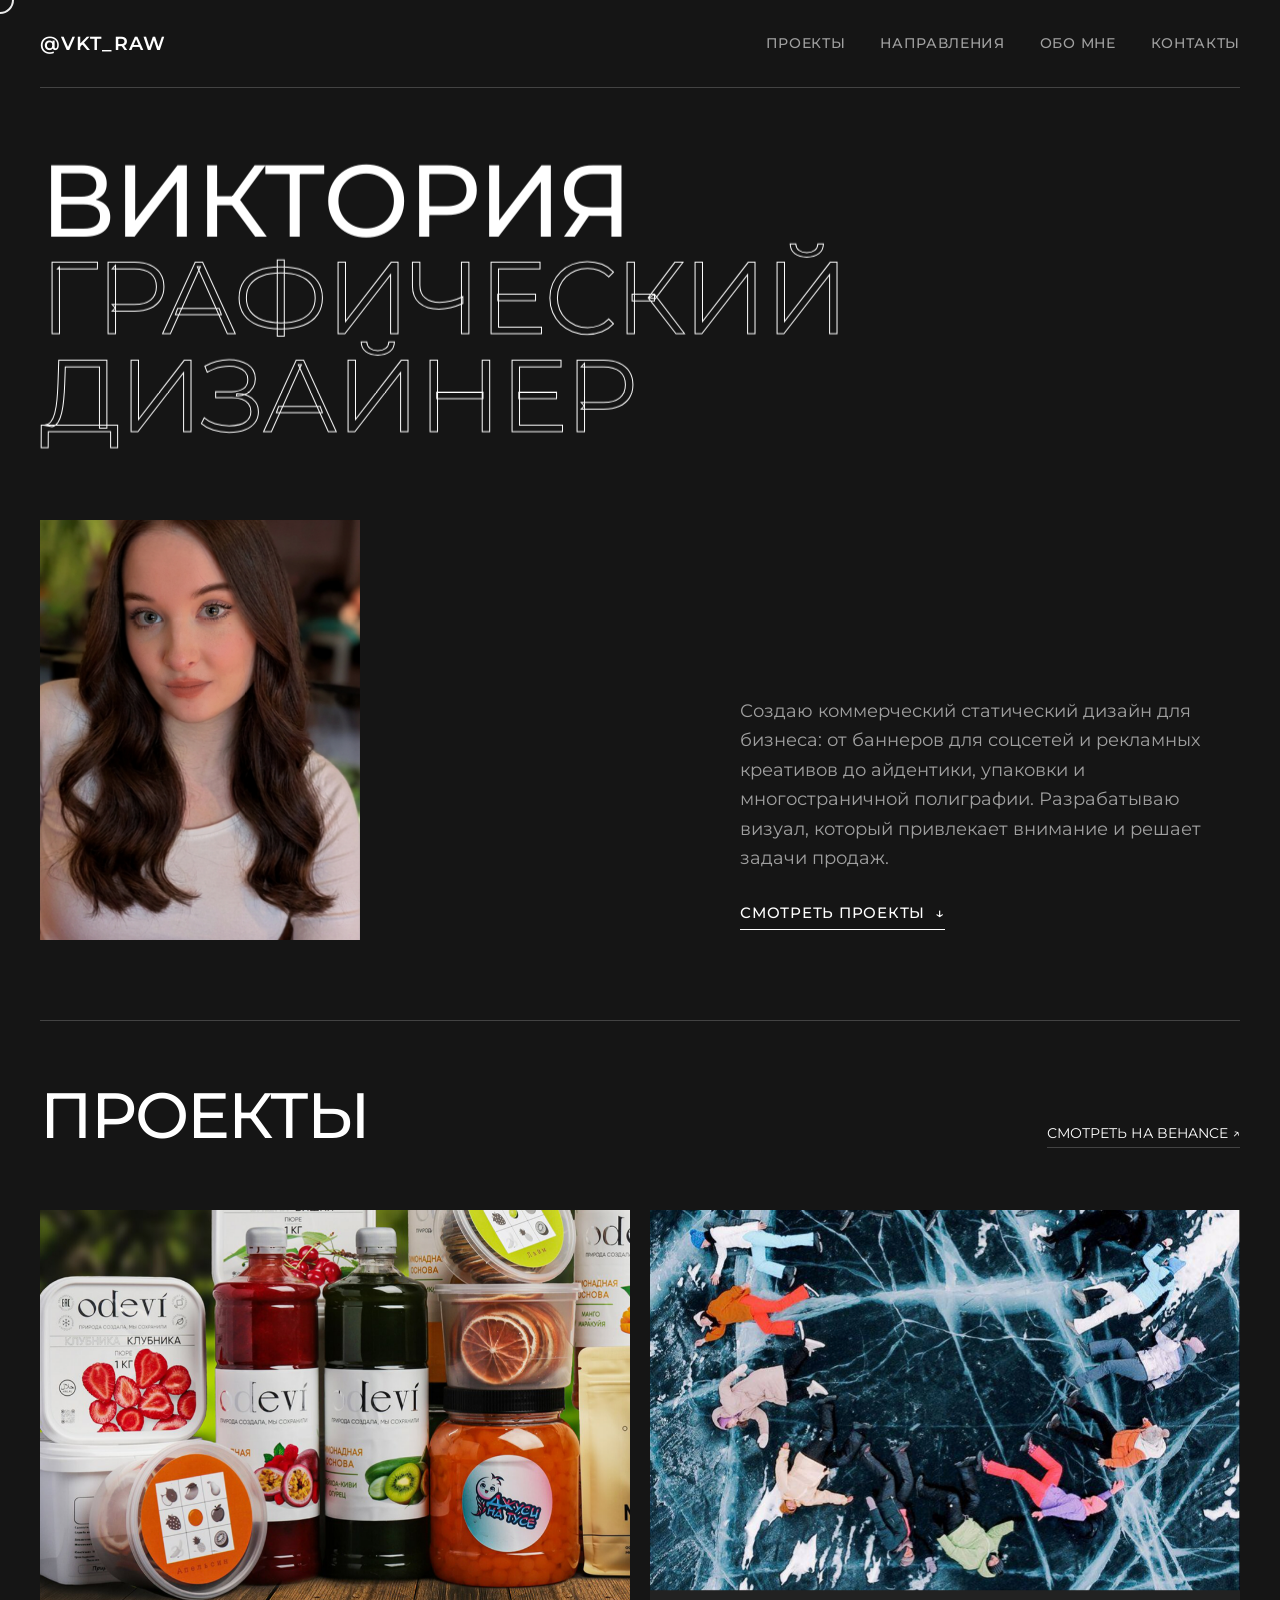
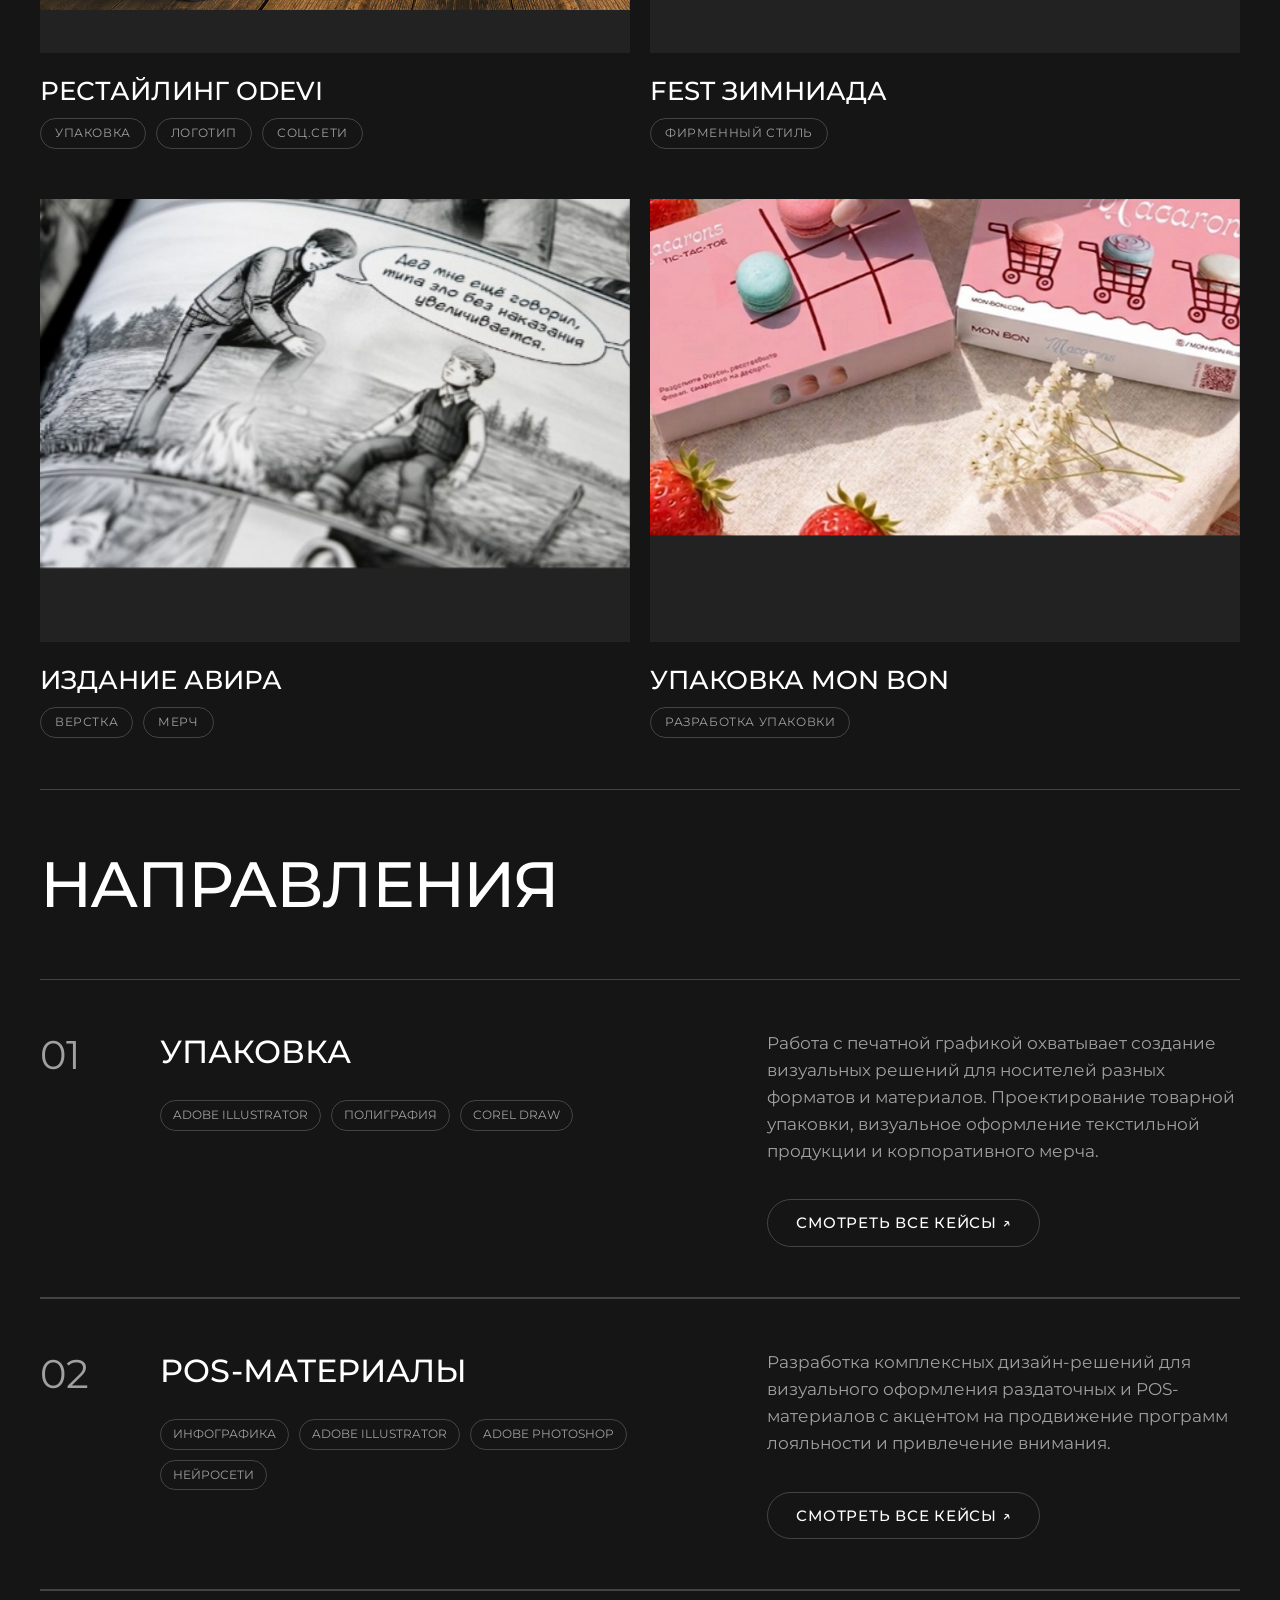
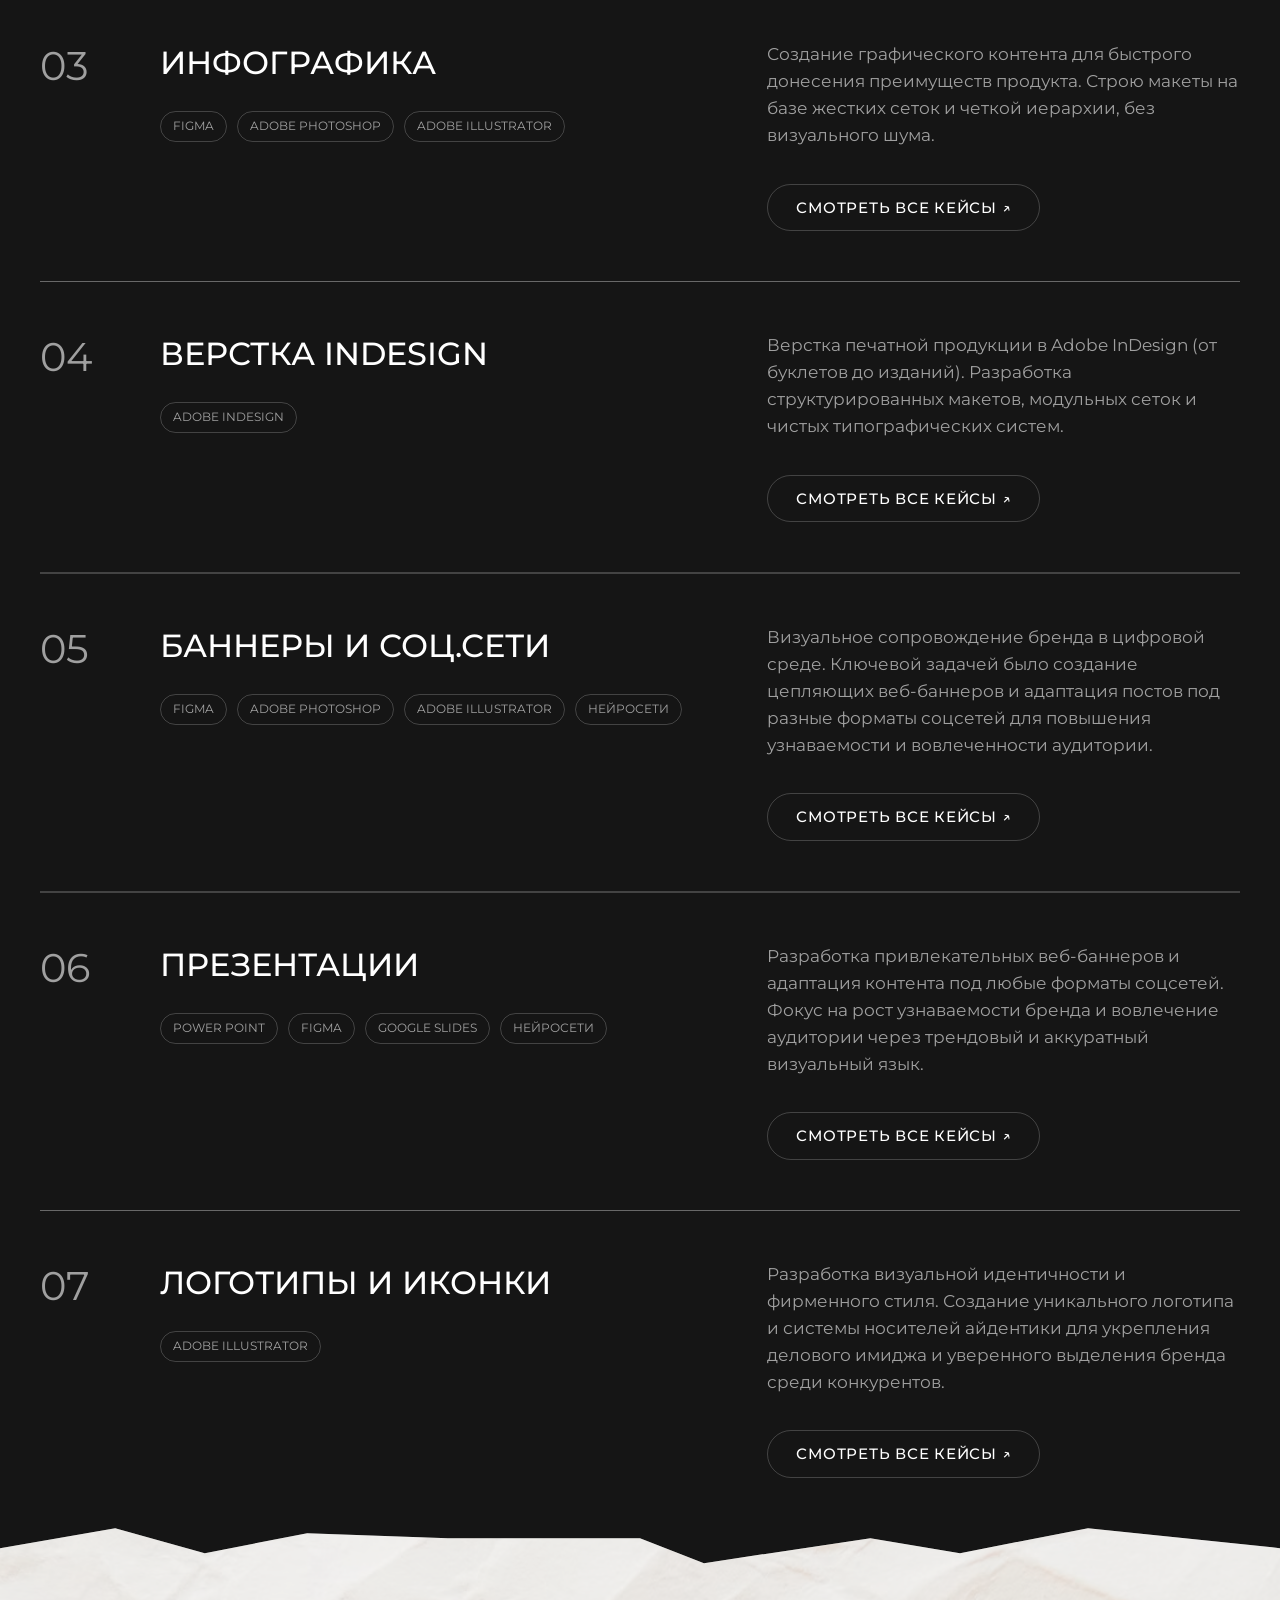
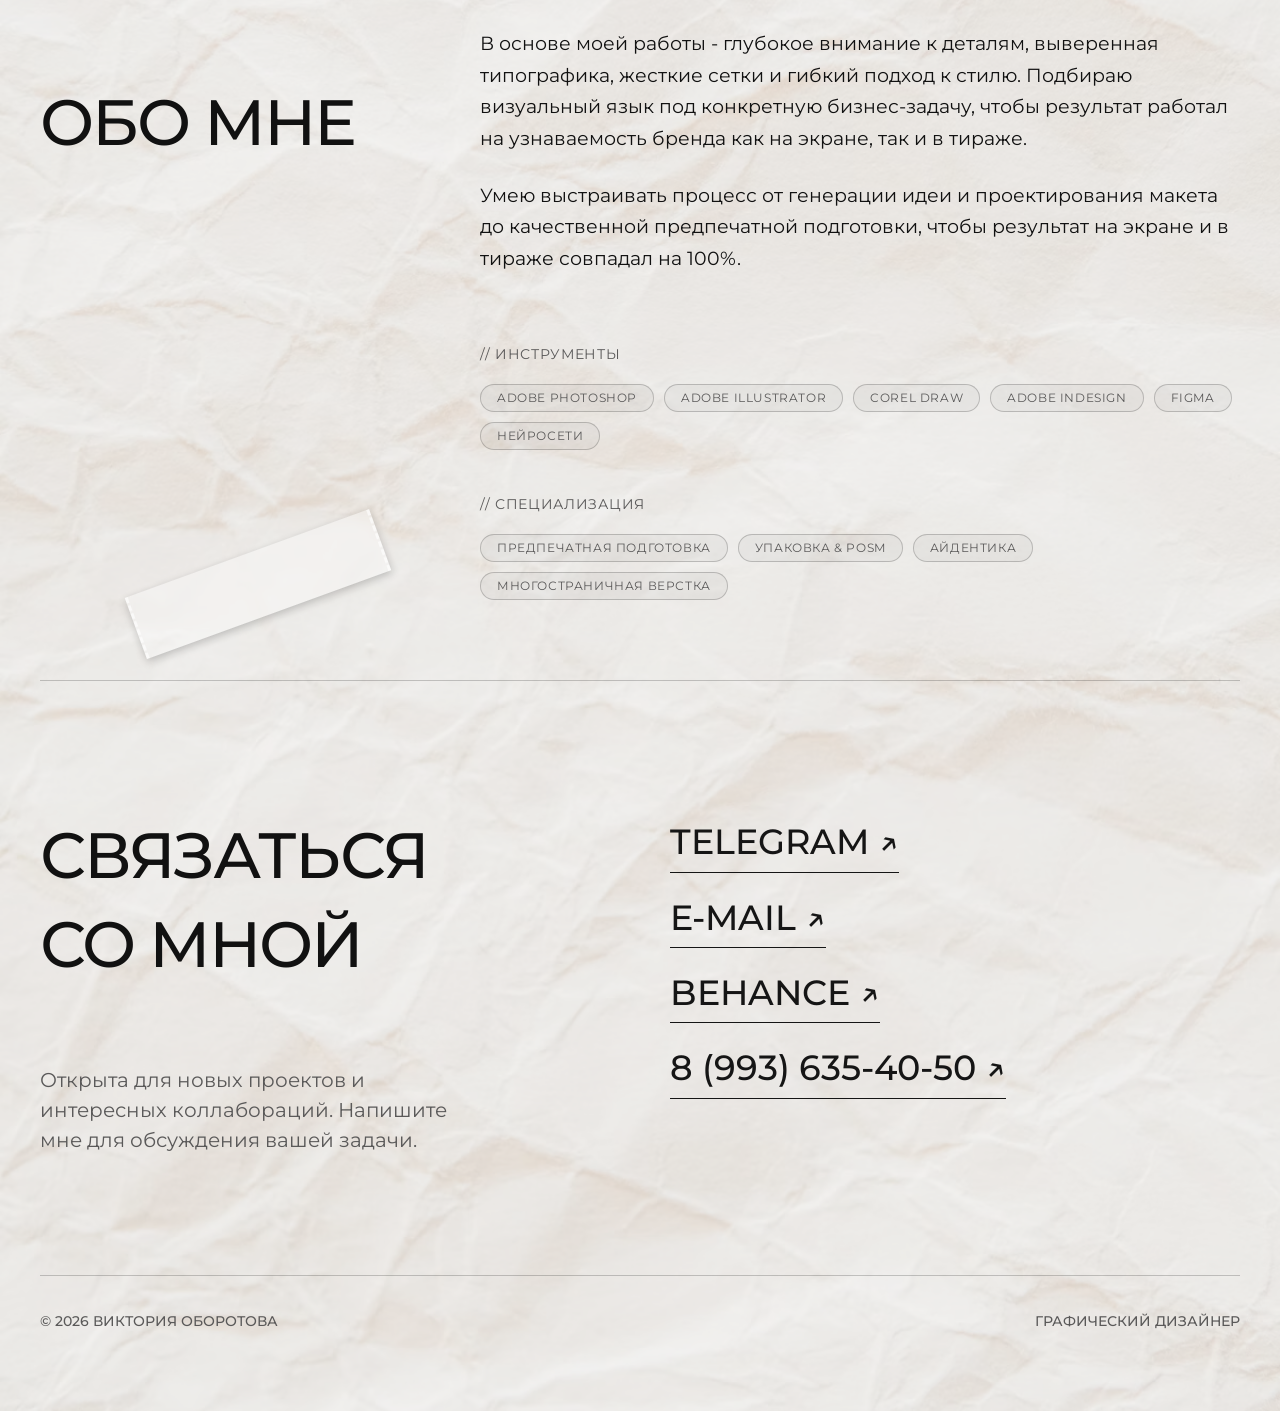
==== commit a74295db: "slides" ====
--- a/index.html
+++ b/index.html
@@ -201,9 +201,23 @@
                                 class="btn btn--outline">Смотреть все кейсы ↗</a>
                         </div>
                     </div>
-
-                    <div class="cases__item reveal">
+                                     <div class="cases__item reveal">
                         <div class="cases__num parallax-el" data-speed="-0.1">06</div>
+                        <div class="cases__col-title">
+                            <h3 class="cases__title">Презентации</h3>
+                            <div class="cases__tags">
+                                <span>Power Point</span><span>Figma</span><span>Google Slides</span><span>Нейросети</span>
+                            </div>
+                        </div>
+                        <div class="cases__col-desc">
+                            <p>Разработка привлекательных веб-баннеров и адаптация контента под любые форматы соцсетей. Фокус на рост узнаваемости бренда и вовлечение аудитории через трендовый и аккуратный визуальный язык.</p>
+                            <a href="https://disk.yandex.ru/d/NILR1Cvu7djiJA" target="_blank"
+                                class="btn btn--outline">Смотреть все кейсы ↗</a>
+                        </div>
+                    </div>
+
+                    <div class="cases__item reveal">
+                        <div class="cases__num parallax-el" data-speed="-0.1">07</div>
                         <div class="cases__col-title">
                             <h3 class="cases__title">Логотипы и иконки</h3>
                             <div class="cases__tags">
